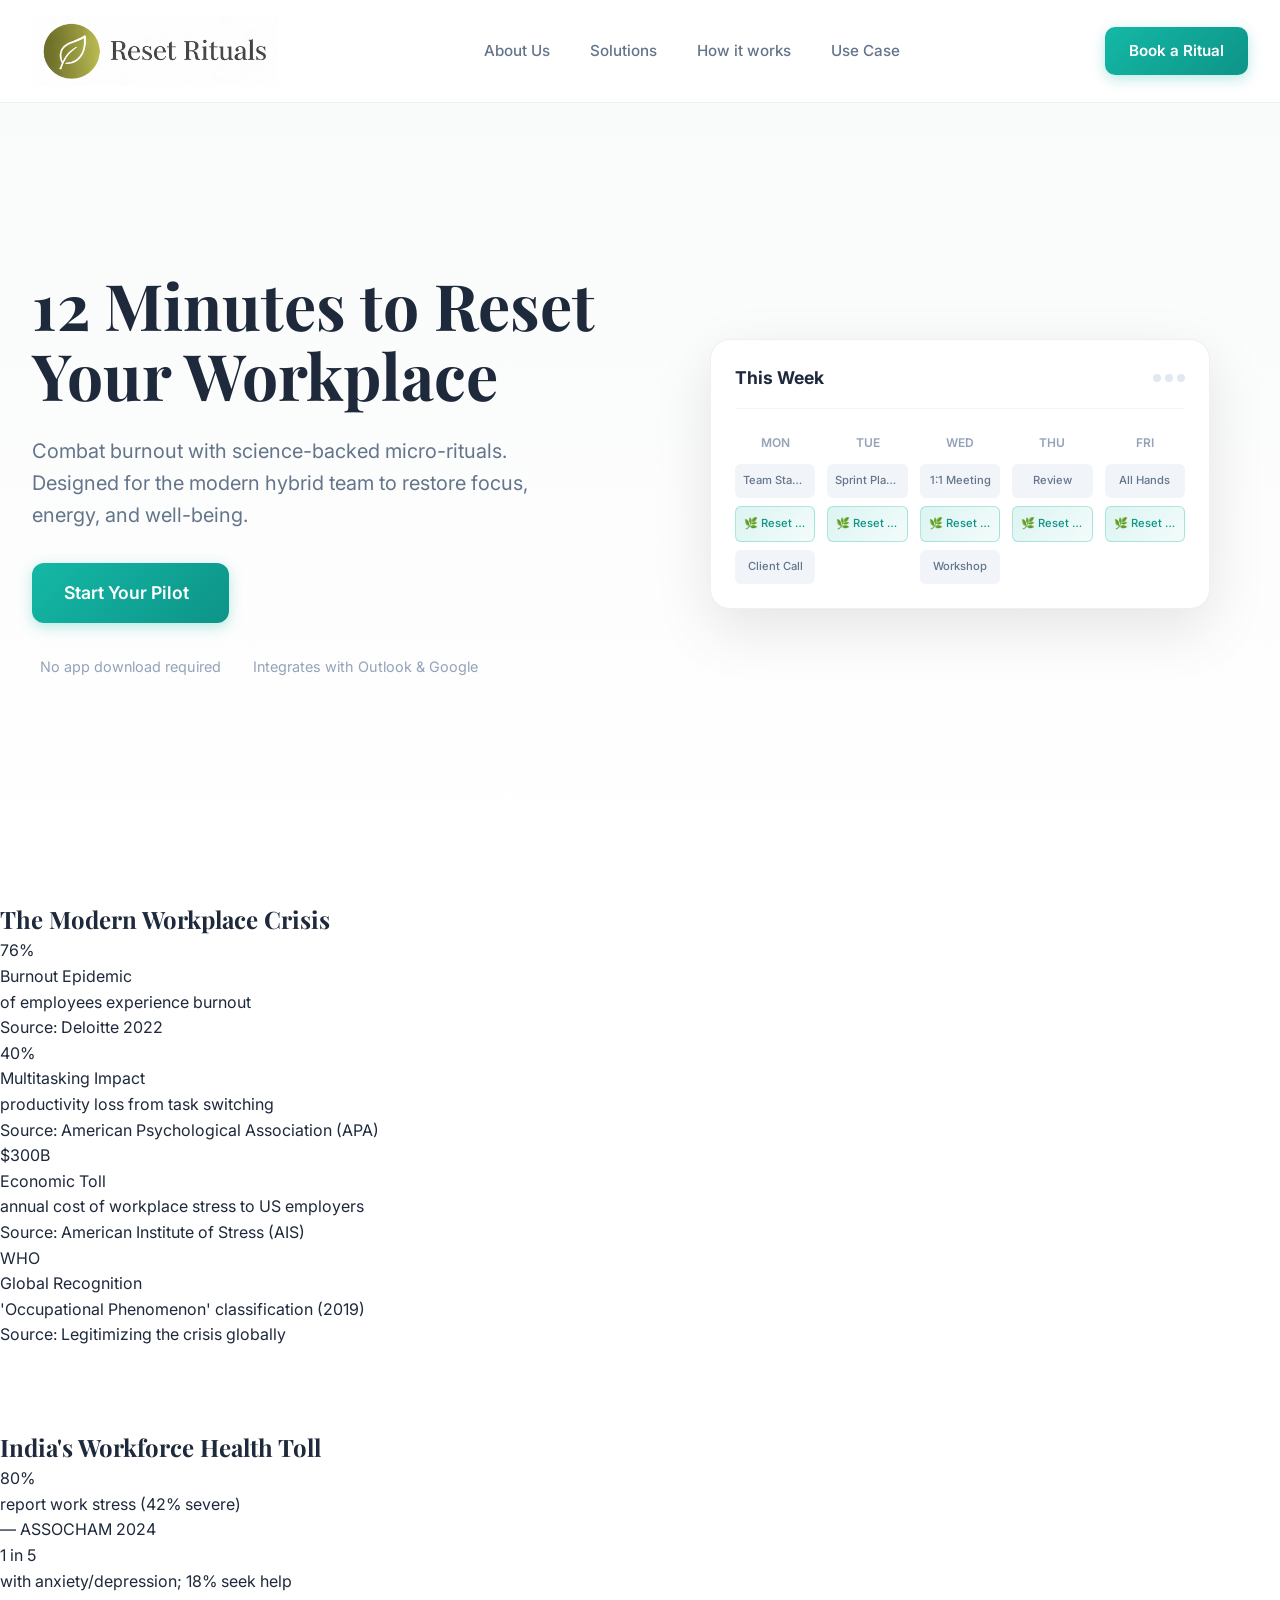
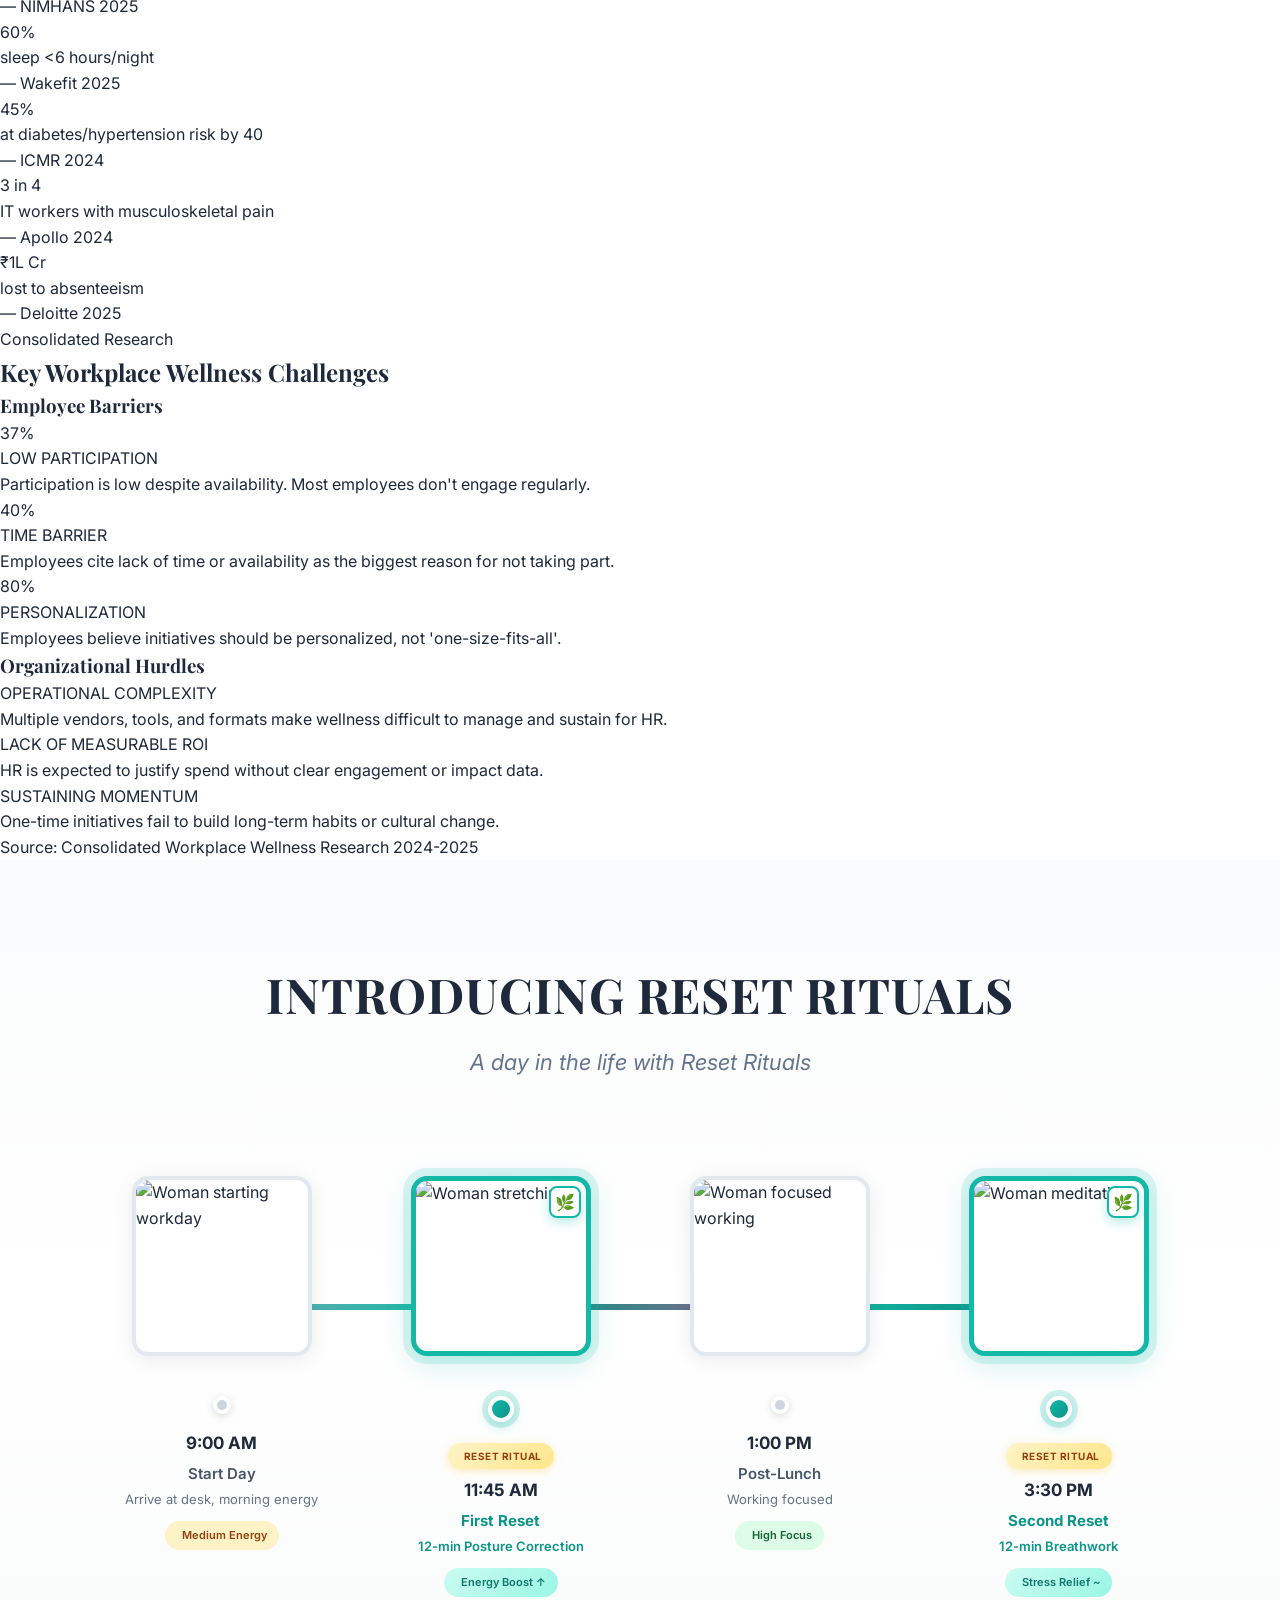
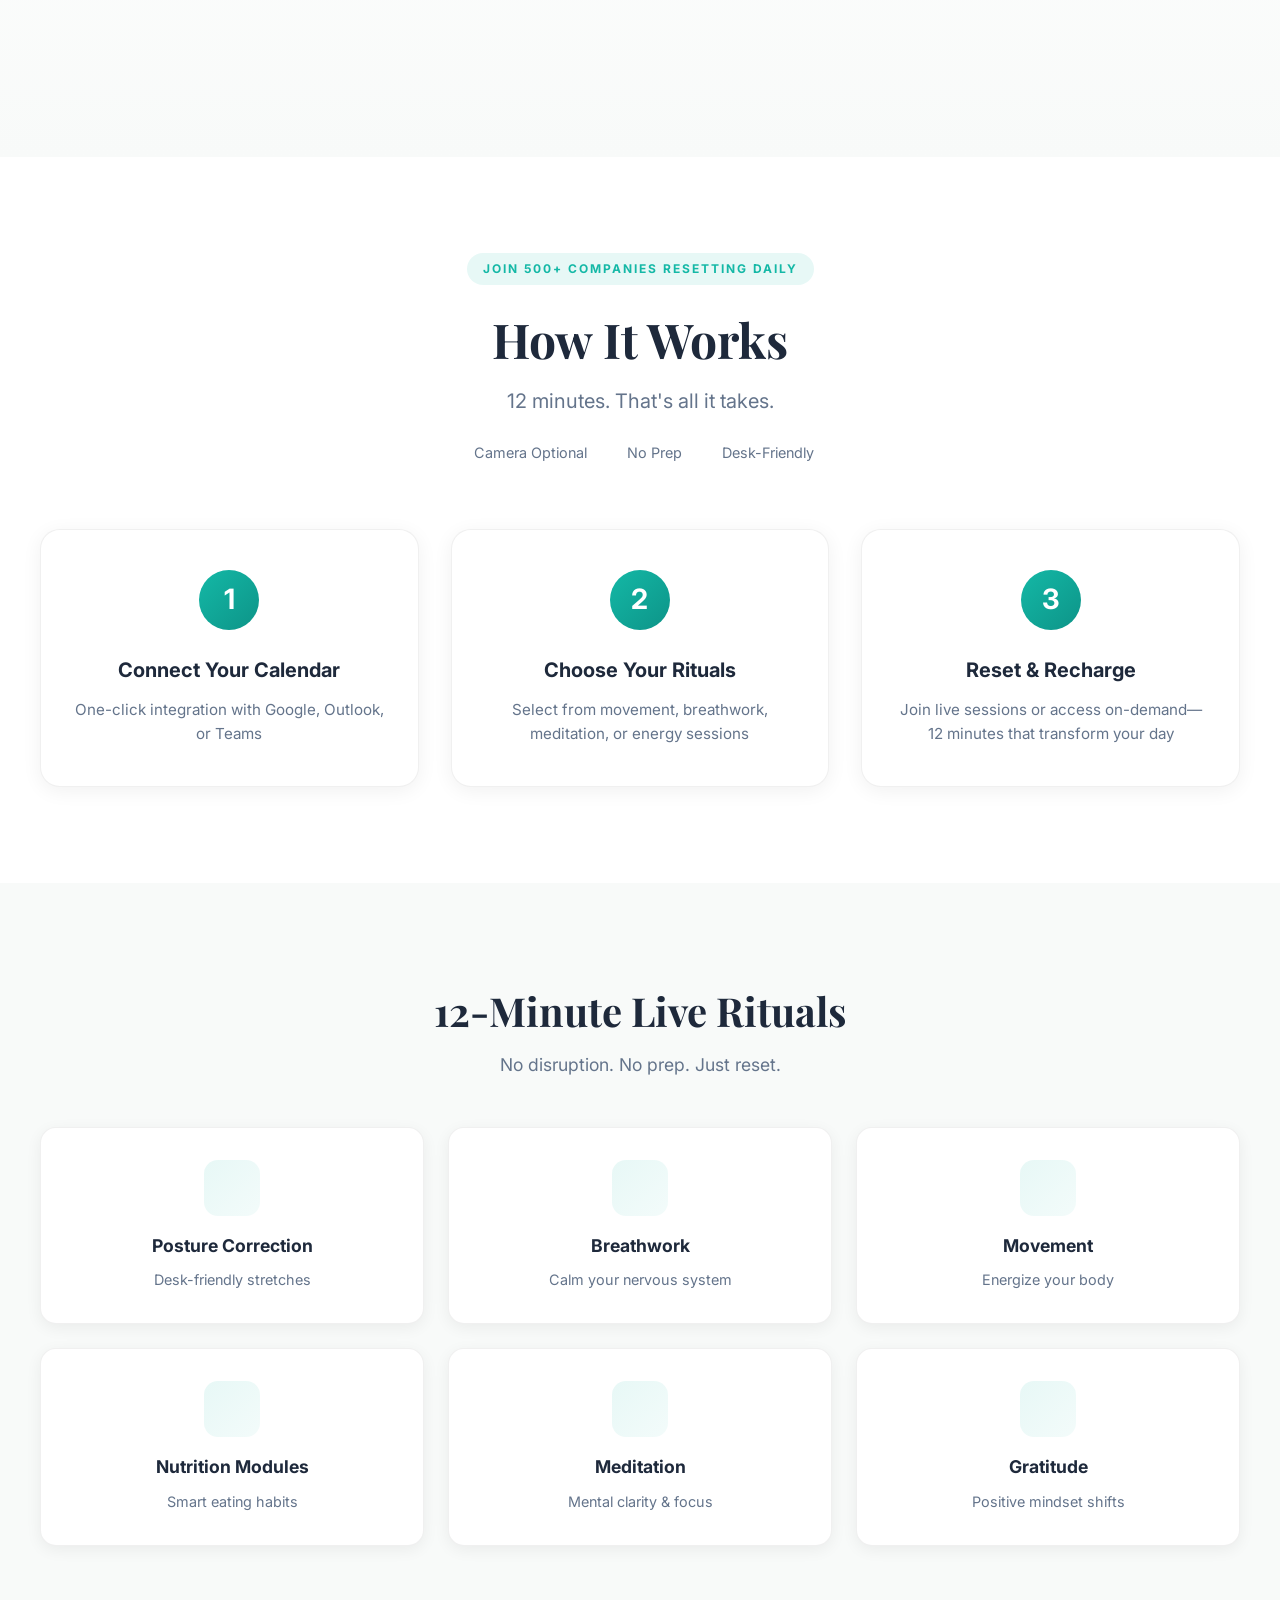
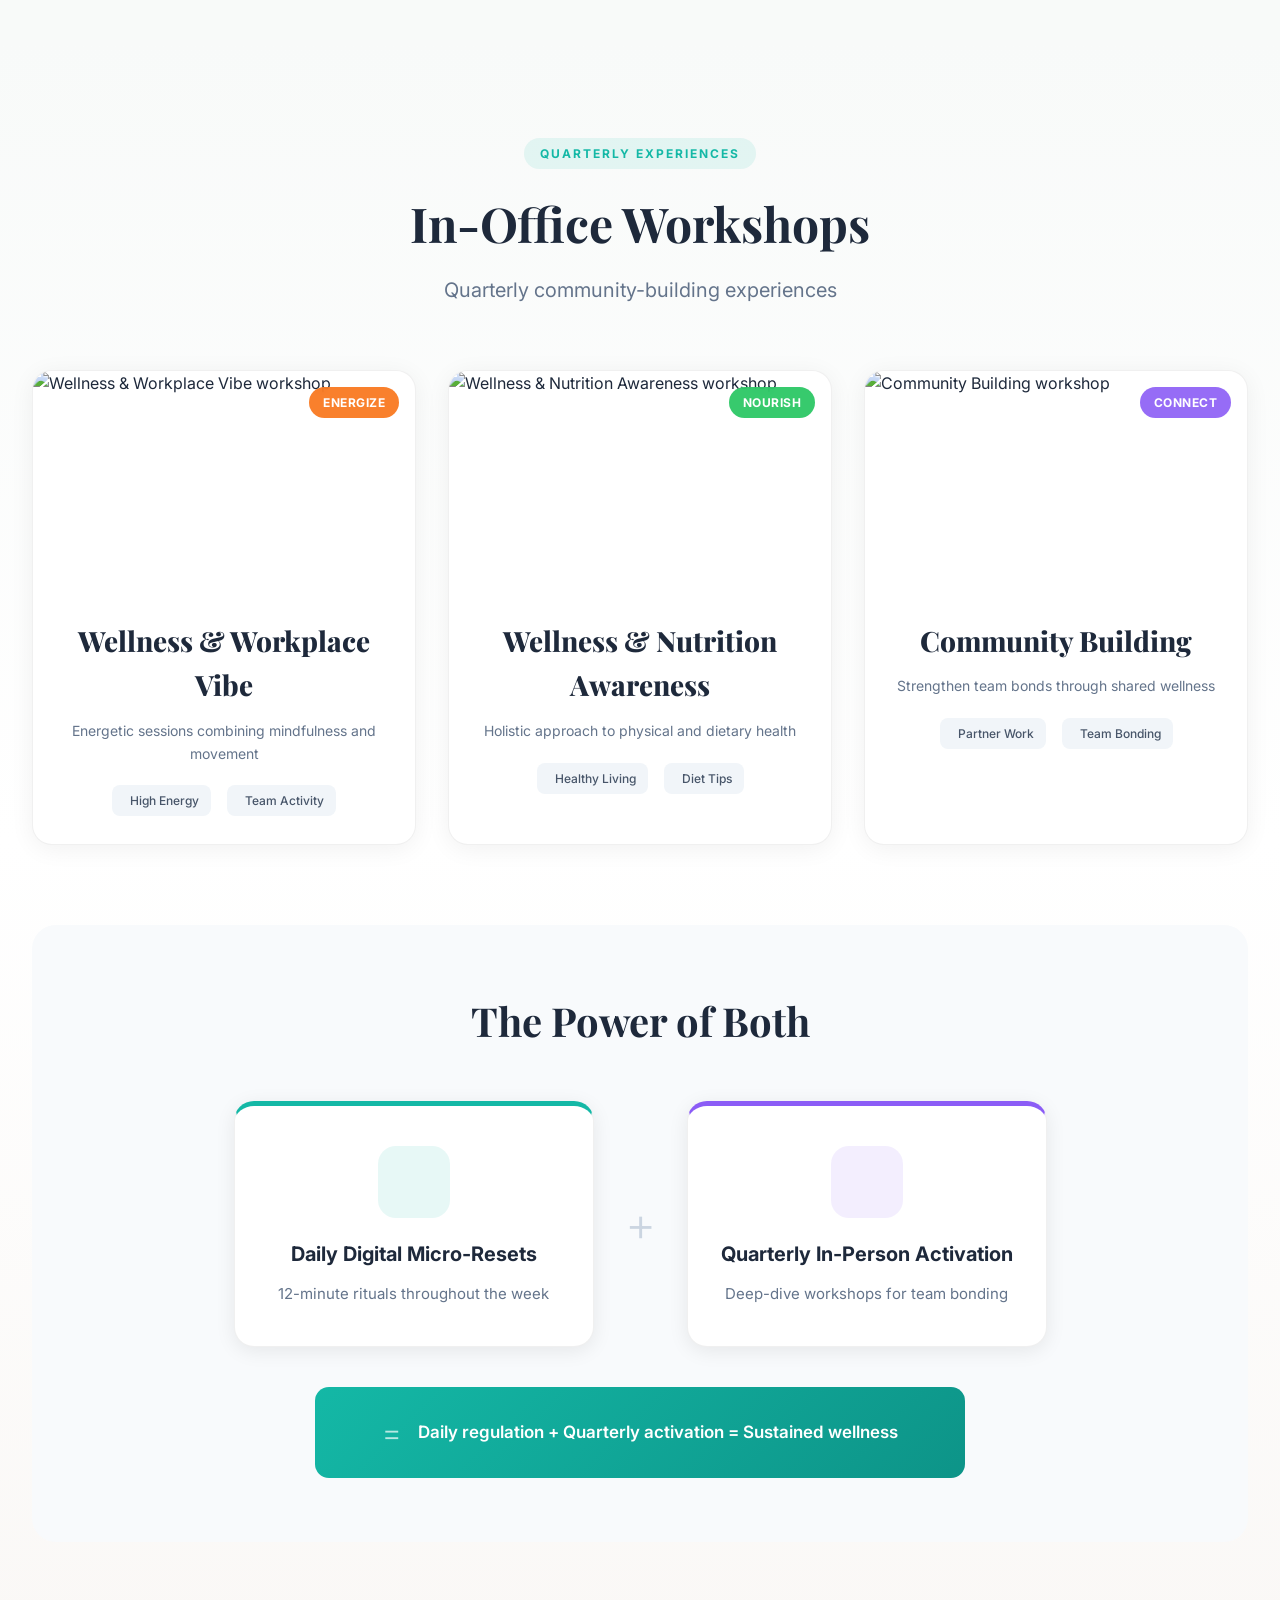
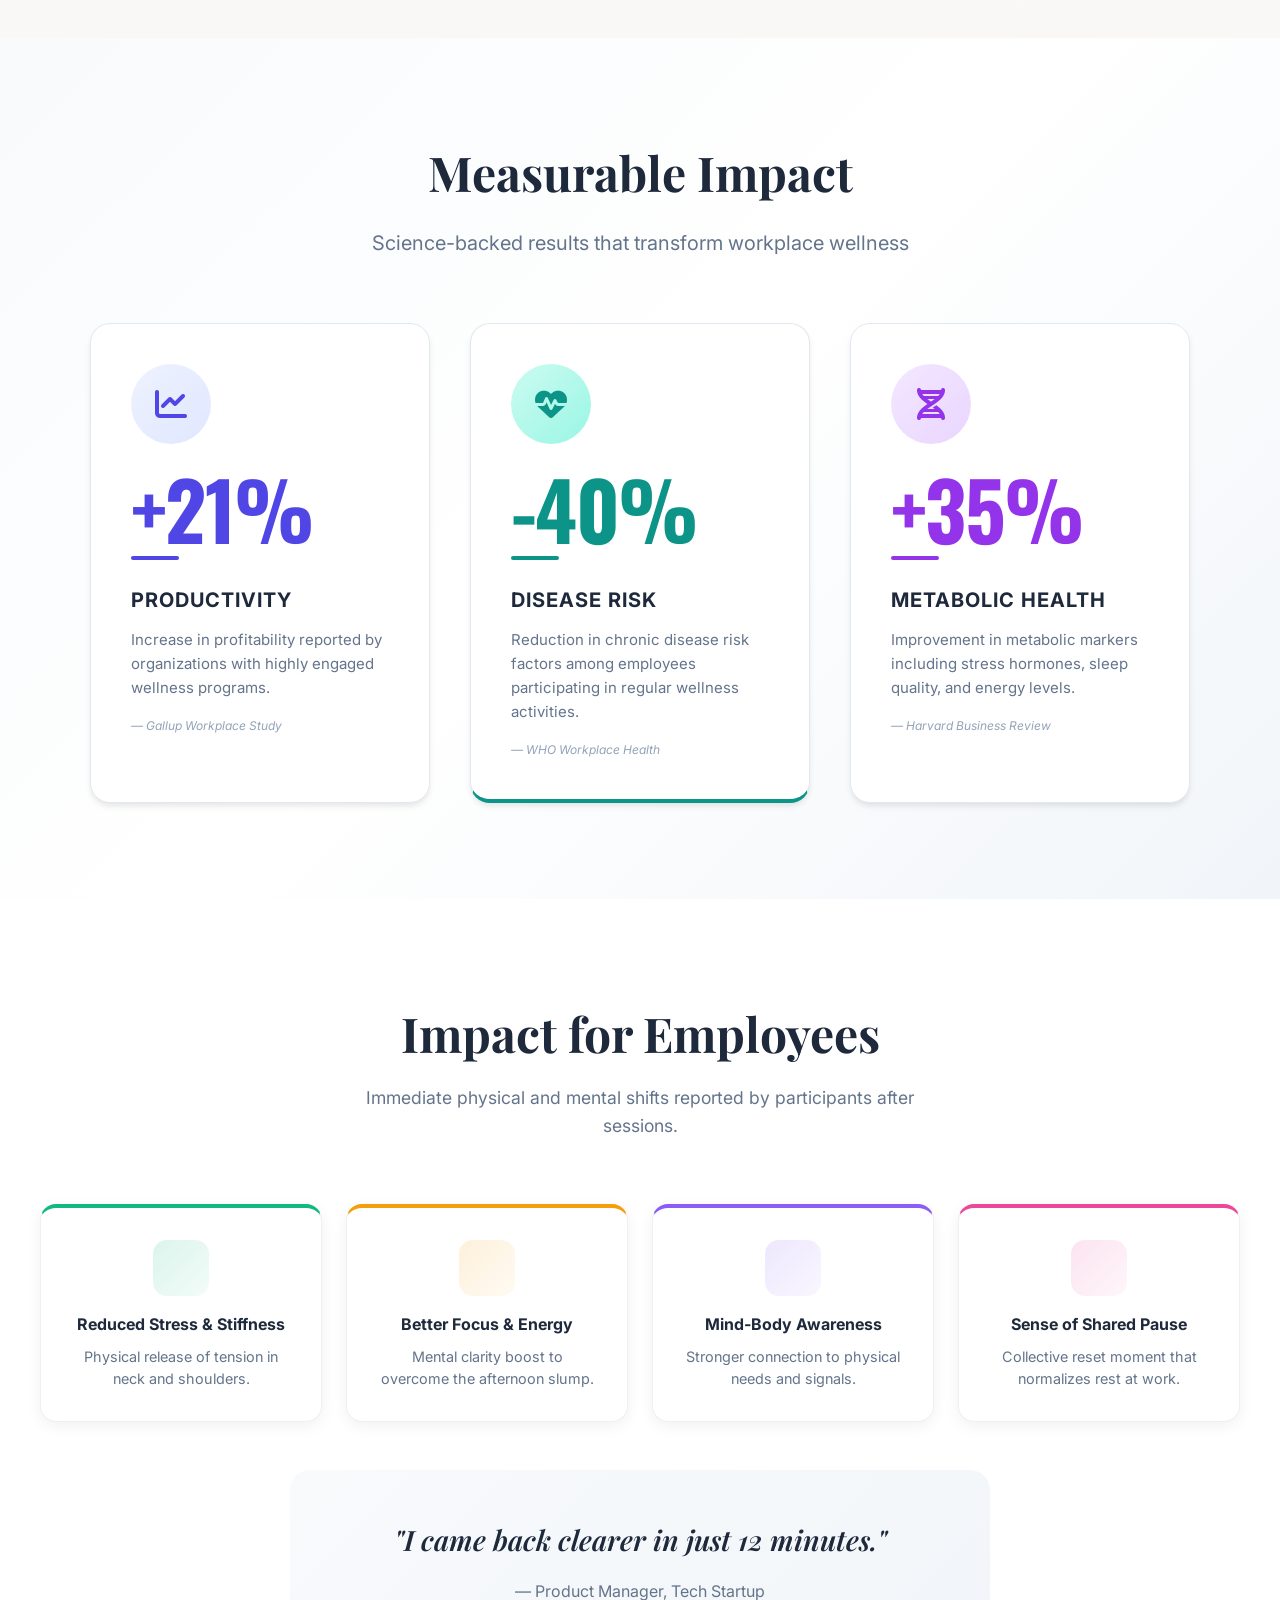
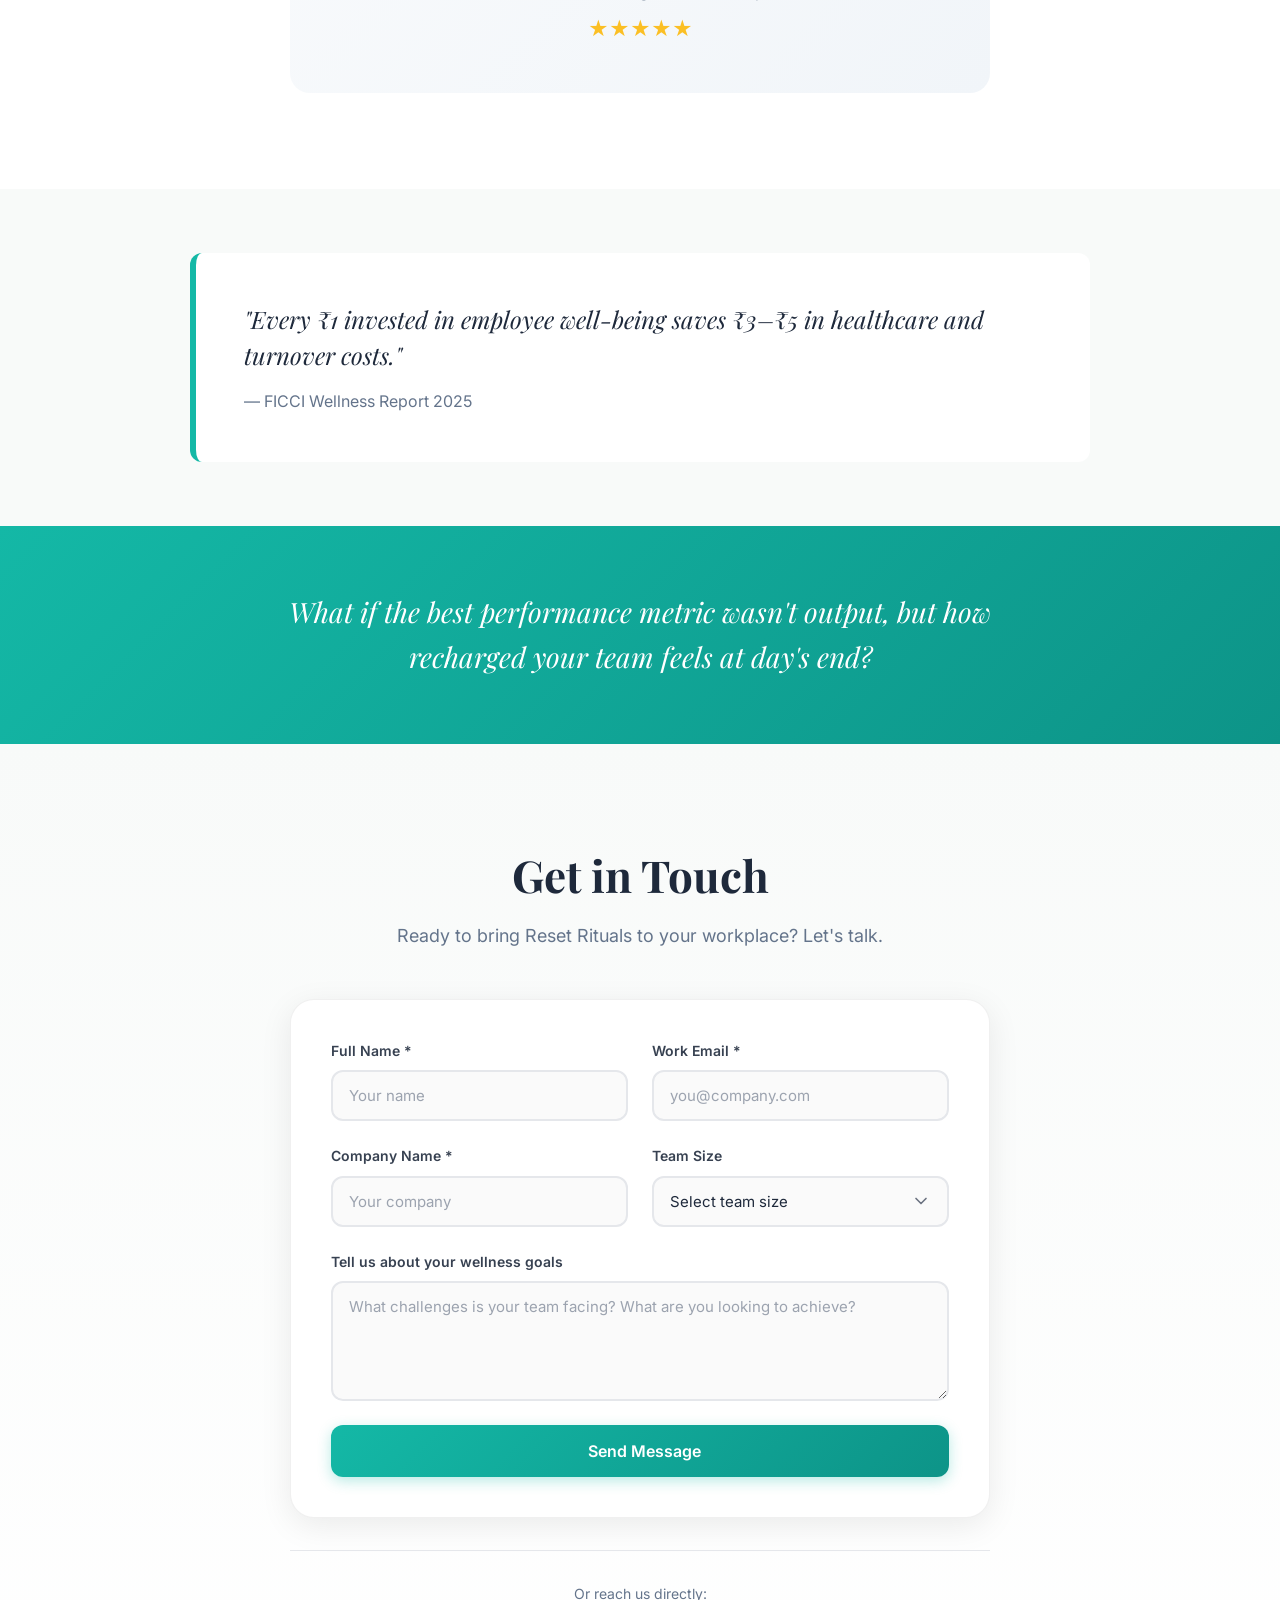
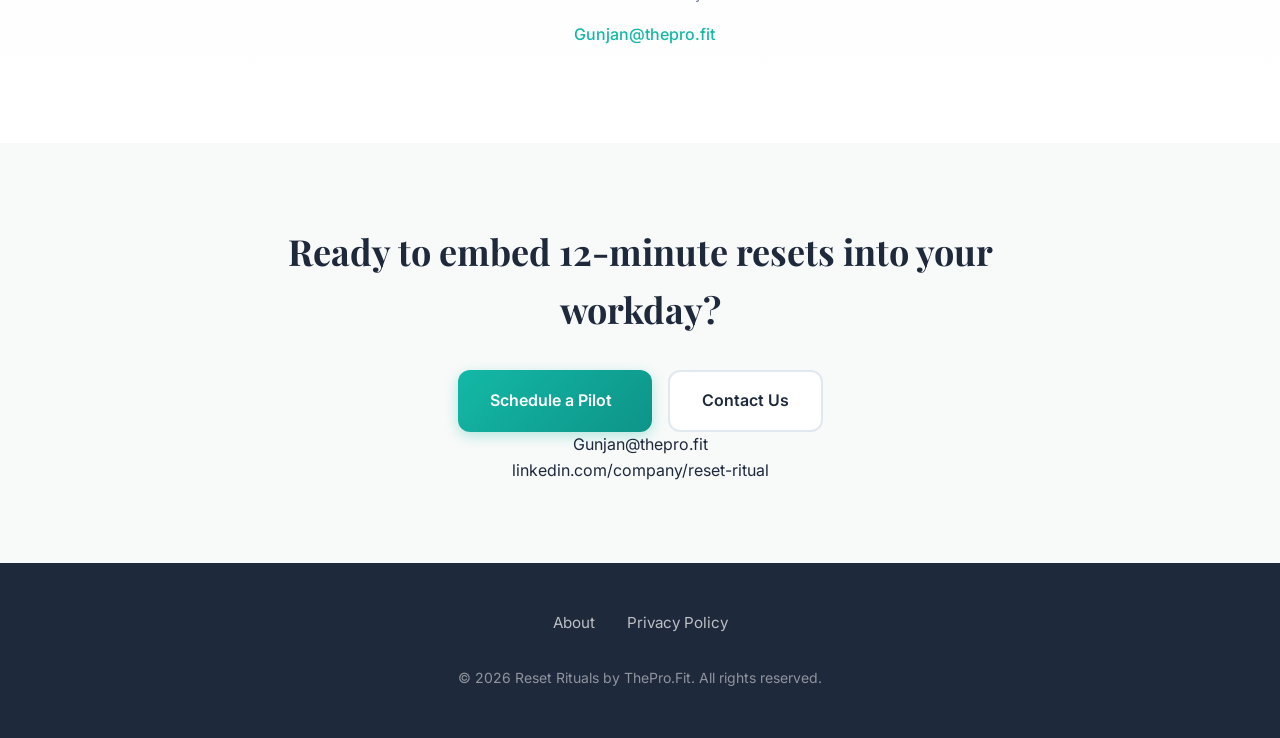
==== html-landing/index.html @ 515b5084 "auto-commit for e4793086-026e-4cef-b041-a10185ac1cf4" ====
<!DOCTYPE html>
<html lang="en">
<head>
  <meta charset="UTF-8">
  <meta name="viewport" content="width=device-width, initial-scale=1.0">
  <title>Reset Rituals - 12-Minute Workplace Wellness</title>
  <meta name="description" content="Combat burnout with science-backed micro-rituals. Designed for the modern hybrid team to restore focus, energy, and well-being.">
  
  <!-- Fonts -->
  <link rel="preconnect" href="https://fonts.googleapis.com">
  <link rel="preconnect" href="https://fonts.gstatic.com" crossorigin>
  <link href="https://fonts.googleapis.com/css2?family=Inter:wght@400;500;600;700&family=Playfair+Display:wght@600;700&family=Oswald:wght@400;500;600;700&display=swap" rel="stylesheet">
  
  <!-- Font Awesome Icons -->
  <link rel="stylesheet" href="https://cdn.jsdelivr.net/npm/@fortawesome/fontawesome-free@6.4.0/css/all.min.css">
  
  <!-- Lucide Icons -->
  <script src="https://unpkg.com/lucide@latest"></script>
  
  <!-- Styles -->
  <link rel="stylesheet" href="style.css">
</head>
<body>
  <!-- Navigation -->
  <nav class="nav-header">
    <div class="nav-content">
      <a href="#" class="nav-logo">
        <img src="logo.png" alt="Reset Rituals" class="nav-logo-image">
      </a>
      <div class="nav-menu">
        <a href="#" class="nav-link">About Us</a>
        <a href="#solutions" class="nav-link">Solutions</a>
        <a href="#how-it-works" class="nav-link">How it works</a>
        <a href="#insight" class="nav-link">Use Case</a>
      </div>
      <a href="#contact" class="nav-cta">Book a Ritual</a>
    </div>
  </nav>

  <!-- Hero Section -->
  <section class="hero-section" id="home">
    <div class="hero-container">
      <div class="hero-content">
        <h1 class="hero-headline">12 Minutes to Reset Your Workplace</h1>
        <p class="hero-subheadline">Combat burnout with science-backed micro-rituals. Designed for the modern hybrid team to restore focus, energy, and well-being.</p>
        <a href="#contact" class="hero-cta">
          Start Your Pilot
          <i data-lucide="arrow-right"></i>
        </a>
        <div class="trust-indicators">
          <span class="trust-item">
            <i data-lucide="check"></i>
            No app download required
          </span>
          <span class="trust-item">
            <i data-lucide="check"></i>
            Integrates with Outlook & Google
          </span>
        </div>
      </div>
      <div class="hero-visual">
        <div class="calendar-mockup">
          <div class="calendar-header">
            <span class="calendar-month">This Week</span>
            <div class="calendar-nav-dots">
              <span></span><span></span><span></span>
            </div>
          </div>
          <div class="calendar-days">
            <div class="calendar-day">
              <span class="day-name">Mon</span>
              <div class="day-events">
                <div class="event meeting">Team Standup</div>
                <div class="event reset">🌿 Reset Ritual</div>
                <div class="event meeting">Client Call</div>
              </div>
            </div>
            <div class="calendar-day">
              <span class="day-name">Tue</span>
              <div class="day-events">
                <div class="event meeting">Sprint Planning</div>
                <div class="event reset">🌿 Reset Ritual</div>
              </div>
            </div>
            <div class="calendar-day">
              <span class="day-name">Wed</span>
              <div class="day-events">
                <div class="event meeting">1:1 Meeting</div>
                <div class="event reset">🌿 Reset Ritual</div>
                <div class="event meeting">Workshop</div>
              </div>
            </div>
            <div class="calendar-day">
              <span class="day-name">Thu</span>
              <div class="day-events">
                <div class="event meeting">Review</div>
                <div class="event reset">🌿 Reset Ritual</div>
              </div>
            </div>
            <div class="calendar-day">
              <span class="day-name">Fri</span>
              <div class="day-events">
                <div class="event meeting">All Hands</div>
                <div class="event reset">🌿 Reset Ritual</div>
              </div>
            </div>
          </div>
        </div>
      </div>
    </div>
  </section>

  <!-- Problem Section: The Modern Workplace Crisis -->
  <section class="section" id="methodology">
    <div class="container">
      <div class="section-header">
        <h2 class="section-title">The Modern Workplace Crisis</h2>
      </div>
      
      <!-- Stats Grid -->
      <div class="stats-grid">
        <div class="stat-card">
          <div class="stat-icon"><i data-lucide="flame"></i></div>
          <div class="stat-number">76%</div>
          <div class="stat-title">Burnout Epidemic</div>
          <div class="stat-description">of employees experience burnout</div>
          <div class="stat-source">Source: Deloitte 2022</div>
        </div>
        <div class="stat-card">
          <div class="stat-icon"><i data-lucide="brain"></i></div>
          <div class="stat-number">40%</div>
          <div class="stat-title">Multitasking Impact</div>
          <div class="stat-description">productivity loss from task switching</div>
          <div class="stat-source">Source: American Psychological Association (APA)</div>
        </div>
        <div class="stat-card">
          <div class="stat-icon"><i data-lucide="dollar-sign"></i></div>
          <div class="stat-number">$300B</div>
          <div class="stat-title">Economic Toll</div>
          <div class="stat-description">annual cost of workplace stress to US employers</div>
          <div class="stat-source">Source: American Institute of Stress (AIS)</div>
        </div>
        <div class="stat-card">
          <div class="stat-icon"><i data-lucide="alert-triangle"></i></div>
          <div class="stat-number">WHO</div>
          <div class="stat-title">Global Recognition</div>
          <div class="stat-description">'Occupational Phenomenon' classification (2019)</div>
          <div class="stat-source">Source: Legitimizing the crisis globally</div>
        </div>
      </div>

      <!-- India Stats -->
      <div class="section-header" style="margin-top: 5rem;">
        <h2 class="section-title">India's Workforce Health Toll</h2>
      </div>
      <div class="india-stats-grid">
        <div class="india-stat-card">
          <div class="india-stat-number">80%</div>
          <div class="stat-description">report work stress (42% severe)</div>
          <div class="stat-source">— ASSOCHAM 2024</div>
        </div>
        <div class="india-stat-card">
          <div class="india-stat-number">1 in 5</div>
          <div class="stat-description">with anxiety/depression; 18% seek help</div>
          <div class="stat-source">— NIMHANS 2025</div>
        </div>
        <div class="india-stat-card">
          <div class="india-stat-number">60%</div>
          <div class="stat-description">sleep &lt;6 hours/night</div>
          <div class="stat-source">— Wakefit 2025</div>
        </div>
        <div class="india-stat-card">
          <div class="india-stat-number">45%</div>
          <div class="stat-description">at diabetes/hypertension risk by 40</div>
          <div class="stat-source">— ICMR 2024</div>
        </div>
        <div class="india-stat-card">
          <div class="india-stat-number">3 in 4</div>
          <div class="stat-description">IT workers with musculoskeletal pain</div>
          <div class="stat-source">— Apollo 2024</div>
        </div>
        <div class="india-stat-card">
          <div class="india-stat-number">₹1L Cr</div>
          <div class="stat-description">lost to absenteeism</div>
          <div class="stat-source">— Deloitte 2025</div>
        </div>
      </div>

      <!-- Challenges Section -->
      <section class="challenges-section">
        <div class="challenges-container">
          <div class="challenges-header">
            <div class="challenges-overline">Consolidated Research</div>
            <h2 class="challenges-title">Key Workplace Wellness Challenges</h2>
          </div>
          
          <div class="challenges-grid">
            <!-- Employee Barriers -->
            <div class="employee-barriers">
              <div class="column-header blue">
                <i data-lucide="users" class="column-header-icon blue"></i>
                <h3 class="column-header-title blue">Employee Barriers</h3>
              </div>
              <div class="barrier-item">
                <div class="barrier-percentage">37%</div>
                <div class="barrier-content">
                  <div class="barrier-title">LOW PARTICIPATION</div>
                  <p class="barrier-description">Participation is low despite availability. Most employees don't engage regularly.</p>
                </div>
              </div>
              <div class="barrier-item">
                <div class="barrier-percentage">40%</div>
                <div class="barrier-content">
                  <div class="barrier-title">TIME BARRIER</div>
                  <p class="barrier-description">Employees cite lack of time or availability as the biggest reason for not taking part.</p>
                </div>
              </div>
              <div class="barrier-item">
                <div class="barrier-percentage">80%</div>
                <div class="barrier-content">
                  <div class="barrier-title">PERSONALIZATION</div>
                  <p class="barrier-description">Employees believe initiatives should be personalized, not 'one-size-fits-all'.</p>
                </div>
              </div>
            </div>

            <!-- Organizational Hurdles -->
            <div class="organizational-hurdles">
              <div class="column-header teal">
                <i data-lucide="building" class="column-header-icon teal"></i>
                <h3 class="column-header-title teal">Organizational Hurdles</h3>
              </div>
              <div class="hurdle-card">
                <div class="hurdle-icon-badge"><i data-lucide="settings"></i></div>
                <div class="hurdle-title">OPERATIONAL COMPLEXITY</div>
                <p class="hurdle-description">Multiple vendors, tools, and formats make wellness difficult to manage and sustain for HR.</p>
              </div>
              <div class="hurdle-card">
                <div class="hurdle-icon-badge"><i data-lucide="pie-chart"></i></div>
                <div class="hurdle-title">LACK OF MEASURABLE ROI</div>
                <p class="hurdle-description">HR is expected to justify spend without clear engagement or impact data.</p>
              </div>
              <div class="hurdle-card">
                <div class="hurdle-icon-badge"><i data-lucide="refresh-cw"></i></div>
                <div class="hurdle-title">SUSTAINING MOMENTUM</div>
                <p class="hurdle-description">One-time initiatives fail to build long-term habits or cultural change.</p>
              </div>
            </div>
          </div>
          
          <div class="challenges-citation">Source: Consolidated Workplace Wellness Research 2024-2025</div>
        </div>
      </section>
    </div>
  </section>

  <!-- Journey Map Section -->
  <section class="journey-map-section" id="solutions">
    <div class="journey-map-container">
      <div class="journey-map-header">
        <h2 class="journey-map-title">Introducing Reset Rituals</h2>
        <p class="journey-map-subtitle">A day in the life with Reset Rituals</p>
      </div>

      <div class="journey-timeline-v2">
        <div class="timeline-track">
          <div class="timeline-progress"></div>
        </div>

        <div class="journey-scenes four-items">
          <!-- 9:00 AM -->
          <div class="journey-scene">
            <div class="scene-illustration square">
              <img src="https://static.prod-images.emergentagent.com/jobs/a4c3a9b8-c24e-4a97-835c-d84ae46bceea/images/841e541d6582d0bb032c5e66b49df1b6824e7a82c32ed0721f0ac07ed378cdba.png" alt="Woman starting workday" class="scene-image">
            </div>
            <div class="timeline-marker"></div>
            <div class="scene-info">
              <span class="scene-time">9:00 AM</span>
              <h4 class="scene-label">Start Day</h4>
              <p class="scene-desc">Arrive at desk, morning energy</p>
              <div class="energy-badge medium">
                <i data-lucide="activity"></i>
                <span>Medium Energy</span>
              </div>
            </div>
          </div>

          <!-- 11:45 AM -->
          <div class="journey-scene is-reset">
            <div class="reset-glow square"></div>
            <div class="scene-illustration square">
              <img src="https://static.prod-images.emergentagent.com/jobs/a4c3a9b8-c24e-4a97-835c-d84ae46bceea/images/73d11609e8ba3b41600d59f461b0cacd5966ce39d56d0f446b95ebd610f557b5.png" alt="Woman stretching" class="scene-image">
              <div class="calendar-notif">🌿</div>
            </div>
            <div class="timeline-marker reset"></div>
            <div class="scene-info">
              <div class="reset-badge">
                <i data-lucide="star"></i>
                <span>RESET RITUAL</span>
              </div>
              <span class="scene-time">11:45 AM</span>
              <h4 class="scene-label reset">First Reset</h4>
              <p class="scene-desc highlight">12-min Posture Correction</p>
              <div class="energy-badge boosted">
                <i data-lucide="trending-up"></i>
                <span>Energy Boost ↑</span>
              </div>
            </div>
          </div>

          <!-- 1:00 PM -->
          <div class="journey-scene">
            <div class="scene-illustration square">
              <img src="https://static.prod-images.emergentagent.com/jobs/a4c3a9b8-c24e-4a97-835c-d84ae46bceea/images/57ba1015fd7004246dd11dc64e9148227024897b9249e9c8bae0e9d17bd50adc.png" alt="Woman focused working" class="scene-image">
            </div>
            <div class="timeline-marker"></div>
            <div class="scene-info">
              <span class="scene-time">1:00 PM</span>
              <h4 class="scene-label">Post-Lunch</h4>
              <p class="scene-desc">Working focused</p>
              <div class="energy-badge high">
                <i data-lucide="target"></i>
                <span>High Focus</span>
              </div>
            </div>
          </div>

          <!-- 3:30 PM -->
          <div class="journey-scene is-reset">
            <div class="reset-glow square"></div>
            <div class="scene-illustration square">
              <img src="https://static.prod-images.emergentagent.com/jobs/a4c3a9b8-c24e-4a97-835c-d84ae46bceea/images/9adfbf380477e5c4d12b6859d56bc4b38b026202903f6e0455e566f000d97fb4.png" alt="Woman meditating" class="scene-image">
              <div class="calendar-notif">🌿</div>
            </div>
            <div class="timeline-marker reset"></div>
            <div class="scene-info">
              <div class="reset-badge">
                <i data-lucide="star"></i>
                <span>RESET RITUAL</span>
              </div>
              <span class="scene-time">3:30 PM</span>
              <h4 class="scene-label reset">Second Reset</h4>
              <p class="scene-desc highlight">12-min Breathwork</p>
              <div class="energy-badge recharged">
                <i data-lucide="wind"></i>
                <span>Stress Relief ~</span>
              </div>
            </div>
          </div>
        </div>
      </div>
    </div>
  </section>

  <!-- How It Works Section -->
  <section class="how-it-works-section" id="how-it-works">
    <div class="how-it-works-container">
      <div class="how-it-works-header">
        <span class="overline">Join 500+ companies resetting daily</span>
        <h2 class="how-it-works-title">How It Works</h2>
        <p class="how-it-works-subtitle">12 minutes. That's all it takes.</p>
        <div class="trust-signals">
          <span class="trust-signal"><i data-lucide="video-off"></i> Camera Optional</span>
          <span class="trust-signal"><i data-lucide="check-circle"></i> No Prep</span>
          <span class="trust-signal"><i data-lucide="monitor"></i> Desk-Friendly</span>
        </div>
      </div>

      <div class="steps-grid">
        <div class="step-card">
          <div class="step-number">1</div>
          <h3 class="step-title">Connect Your Calendar</h3>
          <p class="step-desc">One-click integration with Google, Outlook, or Teams</p>
        </div>
        <div class="step-card">
          <div class="step-number">2</div>
          <h3 class="step-title">Choose Your Rituals</h3>
          <p class="step-desc">Select from movement, breathwork, meditation, or energy sessions</p>
        </div>
        <div class="step-card">
          <div class="step-number">3</div>
          <h3 class="step-title">Reset & Recharge</h3>
          <p class="step-desc">Join live sessions or access on-demand—12 minutes that transform your day</p>
        </div>
      </div>
    </div>
  </section>

  <!-- 12-Minute Live Rituals -->
  <section class="rituals-section">
    <div class="rituals-container">
      <div class="rituals-header">
        <h2 class="rituals-title">12-Minute Live Rituals</h2>
        <p class="rituals-tagline">No disruption. No prep. Just reset.</p>
      </div>
      <div class="rituals-grid">
        <div class="ritual-card">
          <div class="ritual-icon"><i data-lucide="user-check"></i></div>
          <h3 class="ritual-name">Posture Correction</h3>
          <p class="ritual-desc">Desk-friendly stretches</p>
        </div>
        <div class="ritual-card">
          <div class="ritual-icon"><i data-lucide="wind"></i></div>
          <h3 class="ritual-name">Breathwork</h3>
          <p class="ritual-desc">Calm your nervous system</p>
        </div>
        <div class="ritual-card">
          <div class="ritual-icon"><i data-lucide="activity"></i></div>
          <h3 class="ritual-name">Movement</h3>
          <p class="ritual-desc">Energize your body</p>
        </div>
        <div class="ritual-card">
          <div class="ritual-icon"><i data-lucide="coffee"></i></div>
          <h3 class="ritual-name">Nutrition Modules</h3>
          <p class="ritual-desc">Smart eating habits</p>
        </div>
        <div class="ritual-card">
          <div class="ritual-icon"><i data-lucide="heart"></i></div>
          <h3 class="ritual-name">Meditation</h3>
          <p class="ritual-desc">Mental clarity & focus</p>
        </div>
        <div class="ritual-card">
          <div class="ritual-icon"><i data-lucide="smile"></i></div>
          <h3 class="ritual-name">Gratitude</h3>
          <p class="ritual-desc">Positive mindset shifts</p>
        </div>
      </div>
    </div>
  </section>

  <!-- Workshops Section -->
  <section class="workshops-section" id="workshops">
    <div class="workshops-container">
      <div class="workshops-header">
        <span class="workshops-overline">Quarterly Experiences</span>
        <h2 class="workshops-title">In-Office Workshops</h2>
        <p class="workshops-subtitle">Quarterly community-building experiences</p>
      </div>
      
      <div class="workshops-visual-grid">
        <div class="workshop-visual-card">
          <div class="workshop-image-wrapper">
            <img src="https://static.prod-images.emergentagent.com/jobs/a4c3a9b8-c24e-4a97-835c-d84ae46bceea/images/b8172f027412990e15efa5e1318b824f62bc2b217582eba6ca60068c31f5bde7.png" alt="Wellness & Workplace Vibe workshop" class="workshop-image">
            <div class="workshop-badge energy">Energize</div>
          </div>
          <div class="workshop-content">
            <h3 class="workshop-name">Wellness & Workplace Vibe</h3>
            <p class="workshop-desc">Energetic sessions combining mindfulness and movement</p>
            <div class="workshop-features">
              <span class="workshop-feature"><i data-lucide="activity"></i> High Energy</span>
              <span class="workshop-feature"><i data-lucide="users"></i> Team Activity</span>
            </div>
          </div>
        </div>

        <div class="workshop-visual-card">
          <div class="workshop-image-wrapper">
            <img src="https://static.prod-images.emergentagent.com/jobs/a4c3a9b8-c24e-4a97-835c-d84ae46bceea/images/871f295a9d080bd7bf556e88c100a6e66941bdbae3ad385b51c1e4ab62e101b9.png" alt="Wellness & Nutrition Awareness workshop" class="workshop-image">
            <div class="workshop-badge nourish">Nourish</div>
          </div>
          <div class="workshop-content">
            <h3 class="workshop-name">Wellness & Nutrition Awareness</h3>
            <p class="workshop-desc">Holistic approach to physical and dietary health</p>
            <div class="workshop-features">
              <span class="workshop-feature"><i data-lucide="heart"></i> Healthy Living</span>
              <span class="workshop-feature"><i data-lucide="coffee"></i> Diet Tips</span>
            </div>
          </div>
        </div>

        <div class="workshop-visual-card">
          <div class="workshop-image-wrapper">
            <img src="https://static.prod-images.emergentagent.com/jobs/a4c3a9b8-c24e-4a97-835c-d84ae46bceea/images/843197809989c9010318e48f204aacd6d6fd6399e773d7b8ac3923b262595a76.png" alt="Community Building workshop" class="workshop-image">
            <div class="workshop-badge connect">Connect</div>
          </div>
          <div class="workshop-content">
            <h3 class="workshop-name">Community Building</h3>
            <p class="workshop-desc">Strengthen team bonds through shared wellness</p>
            <div class="workshop-features">
              <span class="workshop-feature"><i data-lucide="users"></i> Partner Work</span>
              <span class="workshop-feature"><i data-lucide="smile"></i> Team Bonding</span>
            </div>
          </div>
        </div>
      </div>

      <!-- Power of Both -->
      <div class="power-of-both-section">
        <h3 class="power-title">The Power of Both</h3>
        <div class="power-grid">
          <div class="power-card daily">
            <div class="power-icon"><i data-lucide="monitor"></i></div>
            <h4 class="power-card-title">Daily Digital Micro-Resets</h4>
            <p class="power-card-desc">12-minute rituals throughout the week</p>
          </div>
          <div class="power-plus">+</div>
          <div class="power-card quarterly">
            <div class="power-icon"><i data-lucide="users"></i></div>
            <h4 class="power-card-title">Quarterly In-Person Activation</h4>
            <p class="power-card-desc">Deep-dive workshops for team bonding</p>
          </div>
        </div>
        <div class="power-synthesis">
          <span class="synthesis-equals">=</span>
          <span class="synthesis-text">Daily regulation + Quarterly activation = Sustained wellness</span>
        </div>
      </div>
    </div>
  </section>

  <!-- Infographic Section - Measurable Impact -->
  <section class="infographic-section" id="insight">
    <div class="infographic-container">
      <div class="infographic-header">
        <h2 class="infographic-title">Measurable Impact</h2>
        <p class="infographic-subtitle">Science-backed results that transform workplace wellness</p>
      </div>

      <!-- Infographic Cards Grid -->
      <div class="infographic-grid">
        <!-- Card 1: Productivity (Indigo) -->
        <div class="infographic-card indigo">
          <div class="infographic-icon-wrapper indigo">
            <i class="fas fa-chart-line"></i>
          </div>
          <h2 class="infographic-stat indigo">+21%</h2>
          <div class="infographic-stat-bar indigo"></div>
          <h3 class="infographic-card-title">Productivity</h3>
          <p class="infographic-card-desc">
            Increase in profitability reported by organizations with highly engaged wellness programs.
          </p>
          <p class="infographic-source">— Gallup Workplace Study</p>
        </div>

        <!-- Card 2: Disease Risk (Teal - Featured) -->
        <div class="infographic-card teal featured">
          <div class="infographic-icon-wrapper teal">
            <i class="fas fa-heart-pulse"></i>
          </div>
          <h2 class="infographic-stat teal">-40%</h2>
          <div class="infographic-stat-bar teal"></div>
          <h3 class="infographic-card-title">Disease Risk</h3>
          <p class="infographic-card-desc">
            Reduction in chronic disease risk factors among employees participating in regular wellness activities.
          </p>
          <p class="infographic-source">— WHO Workplace Health</p>
        </div>

        <!-- Card 3: Metabolic Health (Purple) -->
        <div class="infographic-card purple">
          <div class="infographic-icon-wrapper purple">
            <i class="fas fa-dna"></i>
          </div>
          <h2 class="infographic-stat purple">+35%</h2>
          <div class="infographic-stat-bar purple"></div>
          <h3 class="infographic-card-title">Metabolic Health</h3>
          <p class="infographic-card-desc">
            Improvement in metabolic markers including stress hormones, sleep quality, and energy levels.
          </p>
          <p class="infographic-source">— Harvard Business Review</p>
        </div>
      </div>
    </div>
  </section>

  <!-- Impact Section -->
  <section class="impact-section">
    <div class="impact-container">
      <div class="impact-header">
        <h2 class="impact-title">Impact for Employees</h2>
        <p class="impact-subtitle">Immediate physical and mental shifts reported by participants after sessions.</p>
      </div>
      
      <div class="benefits-grid">
        <div class="benefit-card" style="--card-color: #10b981;">
          <div class="benefit-icon"><i data-lucide="user-check"></i></div>
          <h3 class="benefit-title">Reduced Stress & Stiffness</h3>
          <p class="benefit-desc">Physical release of tension in neck and shoulders.</p>
        </div>
        <div class="benefit-card" style="--card-color: #f59e0b;">
          <div class="benefit-icon"><i data-lucide="zap"></i></div>
          <h3 class="benefit-title">Better Focus & Energy</h3>
          <p class="benefit-desc">Mental clarity boost to overcome the afternoon slump.</p>
        </div>
        <div class="benefit-card" style="--card-color: #8b5cf6;">
          <div class="benefit-icon"><i data-lucide="brain"></i></div>
          <h3 class="benefit-title">Mind-Body Awareness</h3>
          <p class="benefit-desc">Stronger connection to physical needs and signals.</p>
        </div>
        <div class="benefit-card" style="--card-color: #ec4899;">
          <div class="benefit-icon"><i data-lucide="users"></i></div>
          <h3 class="benefit-title">Sense of Shared Pause</h3>
          <p class="benefit-desc">Collective reset moment that normalizes rest at work.</p>
        </div>
      </div>

      <div class="testimonial-card">
        <div class="testimonial-quote">"I came back clearer in just 12 minutes."</div>
        <div class="testimonial-author">— Product Manager, Tech Startup</div>
        <div class="testimonial-stars">★★★★★</div>
      </div>
    </div>
  </section>

  <!-- ROI Quote -->
  <section class="roi-section">
    <div class="roi-container">
      <div class="roi-quote">
        <p class="roi-quote-text">"Every ₹1 invested in employee well-being saves ₹3–₹5 in healthcare and turnover costs."</p>
        <p class="roi-quote-source">— FICCI Wellness Report 2025</p>
      </div>
    </div>
  </section>

  <!-- Thought Line -->
  <section class="thought-line">
    <p class="thought-line-text">What if the best performance metric wasn't output, but how recharged your team feels at day's end?</p>
  </section>

  <!-- Contact Form -->
  <section class="contact-form-section" id="contact">
    <div class="contact-form-container">
      <div class="contact-form-header">
        <h2 class="contact-form-title">Get in Touch</h2>
        <p class="contact-form-subtitle">Ready to bring Reset Rituals to your workplace? Let's talk.</p>
      </div>
      
      <form action="https://formsubmit.co/Gunjan@thepro.fit" method="POST" class="contact-form">
        <input type="hidden" name="_subject" value="New Reset Rituals Inquiry">
        <input type="hidden" name="_captcha" value="false">
        <input type="hidden" name="_template" value="table">
        
        <div class="form-row">
          <div class="form-group">
            <label for="name" class="form-label">Full Name *</label>
            <input type="text" id="name" name="name" required class="form-input" placeholder="Your name">
          </div>
          <div class="form-group">
            <label for="email" class="form-label">Work Email *</label>
            <input type="email" id="email" name="email" required class="form-input" placeholder="you@company.com">
          </div>
        </div>
        
        <div class="form-row">
          <div class="form-group">
            <label for="company" class="form-label">Company Name *</label>
            <input type="text" id="company" name="company" required class="form-input" placeholder="Your company">
          </div>
          <div class="form-group">
            <label for="team_size" class="form-label">Team Size</label>
            <select id="team_size" name="team_size" class="form-input form-select">
              <option value="">Select team size</option>
              <option value="10-50">10-50 employees</option>
              <option value="50-100">50-100 employees</option>
              <option value="100-500">100-500 employees</option>
              <option value="500-1000">500-1000 employees</option>
              <option value="1000+">1000+ employees</option>
            </select>
          </div>
        </div>
        
        <div class="form-group full-width">
          <label for="message" class="form-label">Tell us about your wellness goals</label>
          <textarea id="message" name="message" rows="4" class="form-input form-textarea" placeholder="What challenges is your team facing? What are you looking to achieve?"></textarea>
        </div>
        
        <button type="submit" class="form-submit-btn">
          <i data-lucide="send"></i>
          Send Message
        </button>
      </form>
      
      <div class="contact-alternatives">
        <p>Or reach us directly:</p>
        <div class="contact-direct">
          <a href="mailto:Gunjan@thepro.fit" class="contact-link">
            <i data-lucide="mail"></i> Gunjan@thepro.fit
          </a>
        </div>
      </div>
    </div>
  </section>

  <!-- Final CTA -->
  <section class="final-cta">
    <div class="final-cta-container">
      <h2 class="final-cta-title">Ready to embed 12-minute resets into your workday?</h2>
      <div class="cta-buttons">
        <a href="#contact" class="btn btn-primary">Schedule a Pilot <i data-lucide="arrow-right"></i></a>
        <a href="#contact" class="btn btn-outline">Contact Us</a>
      </div>
      <div class="contact-info">
        <div class="contact-item">
          <i data-lucide="mail"></i>
          <a href="mailto:Gunjan@thepro.fit" class="contact-link-text">Gunjan@thepro.fit</a>
        </div>
        <div class="contact-item">
          <i data-lucide="linkedin"></i>
          <a href="https://www.linkedin.com/company/reset-ritual" target="_blank" rel="noopener noreferrer" class="contact-link-text">linkedin.com/company/reset-ritual</a>
        </div>
      </div>
    </div>
  </section>

  <!-- Footer -->
  <footer class="footer">
    <div class="footer-content">
      <div class="footer-nav">
        <a href="#" class="footer-link">About</a>
        <a href="privacy-policy.html" class="footer-link">Privacy Policy</a>
      </div>
      <div class="footer-copyright">
        © 2026 Reset Rituals by ThePro.Fit. All rights reserved.
      </div>
    </div>
  </footer>

  <!-- Initialize Lucide Icons -->
  <script>
    lucide.createIcons();
  </script>
</body>
</html>
---- html-landing/style.css ----
/* Reset Rituals - Landing Page CSS */

/* ========================================
   BASE STYLES & VARIABLES
   ======================================== */

* {
  margin: 0;
  padding: 0;
  box-sizing: border-box;
}

:root {
  --teal-primary: #14b8a6;
  --teal-dark: #0d9488;
  --text-primary: #1e293b;
  --text-secondary: #64748b;
  --text-muted: #94a3b8;
  --bg-light: #f8faf9;
  --bg-white: #ffffff;
  --border-subtle: rgba(0, 0, 0, 0.06);
}

body {
  font-family: 'Inter', -apple-system, BlinkMacSystemFont, sans-serif;
  color: var(--text-primary);
  line-height: 1.6;
  background: var(--bg-white);
}

h1, h2, h3, h4 {
  font-family: 'Playfair Display', Georgia, serif;
}

a {
  text-decoration: none;
  color: inherit;
}

img {
  max-width: 100%;
  height: auto;
}

/* ========================================
   NAVIGATION
   ======================================== */

.nav-header {
  position: fixed;
  top: 0;
  left: 0;
  right: 0;
  background: rgba(255, 255, 255, 0.95);
  backdrop-filter: blur(10px);
  z-index: 1000;
  border-bottom: 1px solid var(--border-subtle);
}

.nav-content {
  max-width: 1400px;
  margin: 0 auto;
  padding: 1rem 2rem;
  display: flex;
  align-items: center;
  justify-content: space-between;
}

.nav-logo {
  display: flex;
  align-items: center;
  gap: 0.75rem;
  text-decoration: none;
}

.nav-logo-image {
  height: 70px;
  width: auto;
  object-fit: contain;
}

.nav-logo-icon {
  width: 40px;
  height: 40px;
  background: linear-gradient(135deg, var(--teal-primary), var(--teal-dark));
  border-radius: 12px;
  display: flex;
  align-items: center;
  justify-content: center;
  color: white;
}

.nav-logo-icon svg {
  width: 22px;
  height: 22px;
}

.nav-logo-text {
  font-family: 'Playfair Display', serif;
  font-size: 1.5rem;
  font-weight: 700;
  color: var(--text-primary);
}

.nav-menu {
  display: flex;
  gap: 2.5rem;
}

.nav-link {
  font-size: 0.95rem;
  font-weight: 500;
  color: var(--text-secondary);
  transition: color 0.2s;
}

.nav-link:hover {
  color: var(--teal-primary);
}

.nav-cta {
  background: linear-gradient(135deg, var(--teal-primary), var(--teal-dark));
  color: white;
  padding: 0.75rem 1.5rem;
  border-radius: 10px;
  font-weight: 600;
  font-size: 0.95rem;
  transition: all 0.3s ease;
  box-shadow: 0 4px 14px rgba(20, 184, 166, 0.3);
}

.nav-cta:hover {
  transform: translateY(-2px);
  box-shadow: 0 6px 20px rgba(20, 184, 166, 0.4);
}

/* ========================================
   HERO SECTION
   ======================================== */

.hero-section {
  padding: 8rem 2rem 5rem;
  background: linear-gradient(180deg, #f8faf9 0%, #ffffff 100%);
  min-height: 100vh;
  display: flex;
  align-items: center;
}

.hero-container {
  max-width: 1400px;
  margin: 0 auto;
  display: grid;
  grid-template-columns: 1fr 1fr;
  gap: 4rem;
  align-items: center;
}

.hero-headline {
  font-size: clamp(2.5rem, 5vw, 4rem);
  font-weight: 700;
  color: var(--text-primary);
  line-height: 1.1;
  margin-bottom: 1.5rem;
}

.hero-subheadline {
  font-size: clamp(1rem, 2vw, 1.25rem);
  color: var(--text-secondary);
  margin-bottom: 2rem;
  max-width: 500px;
}

.hero-cta {
  display: inline-flex;
  align-items: center;
  gap: 0.5rem;
  background: linear-gradient(135deg, var(--teal-primary), var(--teal-dark));
  color: white;
  padding: 1rem 2rem;
  border-radius: 12px;
  font-weight: 600;
  font-size: 1.1rem;
  transition: all 0.3s ease;
  box-shadow: 0 4px 14px rgba(20, 184, 166, 0.3);
}

.hero-cta:hover {
  transform: translateY(-2px);
  box-shadow: 0 8px 25px rgba(20, 184, 166, 0.4);
}

.hero-cta svg {
  width: 20px;
  height: 20px;
}

.trust-indicators {
  display: flex;
  gap: 1.5rem;
  margin-top: 2rem;
  flex-wrap: wrap;
}

.trust-item {
  display: flex;
  align-items: center;
  gap: 0.5rem;
  font-size: 0.9rem;
  color: var(--text-muted);
}

.trust-item svg {
  width: 16px;
  height: 16px;
  color: var(--teal-primary);
}

/* Calendar Mockup */
.hero-visual {
  display: flex;
  justify-content: center;
}

.calendar-mockup {
  background: white;
  border-radius: 20px;
  padding: 1.5rem;
  box-shadow: 0 20px 60px rgba(0, 0, 0, 0.1);
  border: 1px solid var(--border-subtle);
  max-width: 500px;
  width: 100%;
}

.calendar-header {
  display: flex;
  justify-content: space-between;
  align-items: center;
  margin-bottom: 1.5rem;
  padding-bottom: 1rem;
  border-bottom: 1px solid #f1f5f9;
}

.calendar-month {
  font-weight: 700;
  font-size: 1.1rem;
  color: var(--text-primary);
}

.calendar-nav-dots {
  display: flex;
  gap: 4px;
}

.calendar-nav-dots span {
  width: 8px;
  height: 8px;
  background: #e2e8f0;
  border-radius: 50%;
}

.calendar-days {
  display: flex;
  gap: 0.75rem;
}

.calendar-day {
  flex: 1;
  min-width: 0;
}

.day-name {
  display: block;
  font-size: 0.75rem;
  font-weight: 600;
  color: var(--text-muted);
  text-align: center;
  margin-bottom: 0.75rem;
  text-transform: uppercase;
}

.day-events {
  display: flex;
  flex-direction: column;
  gap: 0.5rem;
}

.event {
  padding: 0.5rem;
  border-radius: 6px;
  font-size: 0.7rem;
  font-weight: 500;
  text-align: center;
  white-space: nowrap;
  overflow: hidden;
  text-overflow: ellipsis;
}

.event.meeting {
  background: #f1f5f9;
  color: var(--text-secondary);
}

.event.reset {
  background: linear-gradient(135deg, rgba(20, 184, 166, 0.15), rgba(20, 184, 166, 0.05));
  color: var(--teal-dark);
  border: 1px solid rgba(20, 184, 166, 0.3);
}

/* ========================================
   JOURNEY MAP SECTION
   ======================================== */

.journey-map-section {
  background: linear-gradient(180deg, #fafbfc 0%, #ffffff 50%, #f8faf9 100%);
  padding: 6rem 2rem;
}

.journey-map-container {
  max-width: 1400px;
  margin: 0 auto;
}

.journey-map-header {
  text-align: center;
  margin-bottom: 4rem;
}

.journey-map-title {
  font-size: clamp(2rem, 5vw, 3rem);
  font-weight: 700;
  color: var(--text-primary);
  margin-bottom: 0.75rem;
  text-transform: uppercase;
  letter-spacing: 0.02em;
}

.journey-map-subtitle {
  font-size: clamp(1rem, 2.5vw, 1.375rem);
  color: var(--text-secondary);
  font-style: italic;
}

.journey-timeline-v2 {
  position: relative;
  padding: 2rem 0;
  margin: 2rem 0;
}

.timeline-track {
  position: absolute;
  top: 160px;
  left: 10%;
  right: 10%;
  height: 6px;
  background: #e2e8f0;
  border-radius: 3px;
  z-index: 1;
}

.timeline-progress {
  position: absolute;
  top: 0;
  left: 0;
  right: 0;
  height: 100%;
  background: linear-gradient(90deg, #94a3b8 0%, var(--teal-primary) 30%, var(--teal-dark) 40%, #64748b 55%, var(--teal-primary) 70%, var(--teal-dark) 85%, #94a3b8 100%);
  border-radius: 3px;
}

.journey-scenes {
  display: flex;
  justify-content: space-between;
  gap: 1rem;
  position: relative;
  z-index: 10;
}

.journey-scenes.four-items {
  max-width: 1100px;
  margin: 0 auto;
  justify-content: space-around;
}

.journey-scene {
  flex: 1;
  display: flex;
  flex-direction: column;
  align-items: center;
  position: relative;
  max-width: 220px;
}

.journey-scene.is-reset {
  z-index: 20;
}

.reset-glow {
  position: absolute;
  top: -10px;
  left: 50%;
  transform: translateX(-50%);
  width: 200px;
  height: 200px;
  background: radial-gradient(ellipse, rgba(20, 184, 166, 0.3) 0%, rgba(20, 184, 166, 0.1) 40%, transparent 70%);
  border-radius: 24px;
  animation: glow-pulse 3s ease-in-out infinite;
  pointer-events: none;
}

@keyframes glow-pulse {
  0%, 100% { transform: translateX(-50%) scale(1); opacity: 0.8; }
  50% { transform: translateX(-50%) scale(1.2); opacity: 1; }
}

.scene-illustration {
  width: 140px;
  height: 140px;
  background: white;
  border-radius: 50%;
  display: flex;
  align-items: center;
  justify-content: center;
  margin-bottom: 1.5rem;
  border: 4px solid #e2e8f0;
  box-shadow: 0 4px 20px rgba(0, 0, 0, 0.08);
  position: relative;
  overflow: hidden;
  transition: all 0.4s ease;
}

.scene-illustration.square {
  border-radius: 16px;
  width: 180px;
  height: 180px;
}

.journey-scene:hover .scene-illustration {
  transform: scale(1.05);
  box-shadow: 0 8px 30px rgba(0, 0, 0, 0.12);
}

.journey-scene.is-reset .scene-illustration {
  border-color: var(--teal-primary);
  border-width: 5px;
  box-shadow: 0 0 0 8px rgba(20, 184, 166, 0.15), 0 8px 30px rgba(20, 184, 166, 0.2);
}

.scene-image {
  width: 100%;
  height: 100%;
  object-fit: cover;
  border-radius: 12px;
  transition: transform 0.4s ease;
}

.journey-scene:hover .scene-image {
  transform: scale(1.1);
}

.calendar-notif {
  position: absolute;
  top: 5px;
  right: 5px;
  width: 32px;
  height: 32px;
  background: white;
  border: 2px solid var(--teal-primary);
  border-radius: 8px;
  display: flex;
  align-items: center;
  justify-content: center;
  font-size: 16px;
  box-shadow: 0 4px 12px rgba(20, 184, 166, 0.3);
  animation: notif-bounce 2s ease-in-out infinite;
  z-index: 10;
}

@keyframes notif-bounce {
  0%, 100% { transform: translateY(0) scale(1); }
  50% { transform: translateY(-3px) scale(1.05); }
}

.timeline-marker {
  width: 18px;
  height: 18px;
  background: #cbd5e1;
  border-radius: 50%;
  border: 4px solid white;
  box-shadow: 0 2px 8px rgba(0, 0, 0, 0.15);
  margin: 1rem 0;
  position: relative;
  z-index: 10;
}

.timeline-marker.reset {
  width: 26px;
  height: 26px;
  background: linear-gradient(135deg, var(--teal-primary), var(--teal-dark));
  box-shadow: 0 0 0 6px rgba(20, 184, 166, 0.2), 0 4px 12px rgba(20, 184, 166, 0.3);
}

.scene-info {
  text-align: center;
  padding: 0 0.5rem;
}

.reset-badge {
  display: inline-flex;
  align-items: center;
  gap: 4px;
  background: linear-gradient(135deg, #fef3c7, #fde68a);
  padding: 5px 12px;
  border-radius: 14px;
  font-size: 10px;
  font-weight: 700;
  color: #92400e;
  margin-bottom: 8px;
  text-transform: uppercase;
  letter-spacing: 0.5px;
  box-shadow: 0 2px 8px rgba(251, 191, 36, 0.3);
}

.reset-badge svg {
  width: 14px;
  height: 14px;
  fill: #fbbf24;
  color: #fbbf24;
}

.scene-time {
  display: block;
  font-size: 17px;
  font-weight: 700;
  color: var(--text-primary);
  margin-bottom: 4px;
}

.scene-label {
  font-family: 'Inter', sans-serif;
  font-size: 15px;
  font-weight: 600;
  color: #475569;
  margin-bottom: 4px;
}

.scene-label.reset {
  color: var(--teal-dark);
  font-weight: 700;
}

.scene-desc {
  font-size: 13px;
  color: var(--text-secondary);
  margin-bottom: 10px;
  line-height: 1.4;
}

.scene-desc.highlight {
  color: var(--teal-dark);
  font-weight: 600;
}

.energy-badge {
  display: inline-flex;
  align-items: center;
  gap: 5px;
  padding: 6px 12px;
  border-radius: 16px;
  font-size: 11px;
  font-weight: 600;
}

.energy-badge svg {
  width: 12px;
  height: 12px;
}

.energy-badge.medium {
  background: #fef3c7;
  color: #92400e;
}

.energy-badge.high {
  background: #dcfce7;
  color: #166534;
}

.energy-badge.boosted,
.energy-badge.recharged {
  background: linear-gradient(135deg, #ccfbf1, #99f6e4);
  color: #0f766e;
}

/* ========================================
   HOW IT WORKS SECTION
   ======================================== */

.how-it-works-section {
  background: var(--bg-white);
  padding: 6rem 2rem;
}

.how-it-works-container {
  max-width: 1200px;
  margin: 0 auto;
}

.how-it-works-header {
  text-align: center;
  margin-bottom: 4rem;
}

.overline {
  display: inline-block;
  font-size: 12px;
  font-weight: 700;
  text-transform: uppercase;
  letter-spacing: 2px;
  color: var(--teal-primary);
  background: rgba(20, 184, 166, 0.1);
  padding: 6px 16px;
  border-radius: 20px;
  margin-bottom: 1rem;
}

.how-it-works-title {
  font-size: clamp(2rem, 5vw, 3rem);
  font-weight: 700;
  color: var(--text-primary);
  margin-bottom: 0.5rem;
}

.how-it-works-subtitle {
  font-size: 1.25rem;
  color: var(--text-secondary);
  margin-bottom: 1.5rem;
}

.trust-signals {
  display: flex;
  justify-content: center;
  gap: 2rem;
  flex-wrap: wrap;
}

.trust-signal {
  display: flex;
  align-items: center;
  gap: 0.5rem;
  font-size: 0.9rem;
  color: var(--text-secondary);
}

.trust-signal svg {
  width: 18px;
  height: 18px;
  color: var(--teal-primary);
}

.steps-grid {
  display: grid;
  grid-template-columns: repeat(3, 1fr);
  gap: 2rem;
}

.step-card {
  background: white;
  border-radius: 20px;
  padding: 2.5rem 2rem;
  text-align: center;
  box-shadow: 0 4px 20px rgba(0, 0, 0, 0.06);
  border: 1px solid var(--border-subtle);
  transition: all 0.3s ease;
}

.step-card:hover {
  transform: translateY(-6px);
  box-shadow: 0 12px 32px rgba(0, 0, 0, 0.1);
}

.step-number {
  width: 60px;
  height: 60px;
  background: linear-gradient(135deg, var(--teal-primary), var(--teal-dark));
  color: white;
  font-size: 1.75rem;
  font-weight: 700;
  border-radius: 50%;
  display: flex;
  align-items: center;
  justify-content: center;
  margin: 0 auto 1.5rem;
}

.step-title {
  font-family: 'Inter', sans-serif;
  font-size: 1.25rem;
  font-weight: 700;
  color: var(--text-primary);
  margin-bottom: 0.75rem;
}

.step-desc {
  font-size: 0.95rem;
  color: var(--text-secondary);
  line-height: 1.6;
}

/* ========================================
   RITUALS SECTION
   ======================================== */

.rituals-section {
  background: var(--bg-light);
  padding: 6rem 2rem;
}

.rituals-container {
  max-width: 1200px;
  margin: 0 auto;
}

.rituals-header {
  text-align: center;
  margin-bottom: 3rem;
}

.rituals-title {
  font-size: clamp(1.75rem, 4vw, 2.5rem);
  font-weight: 700;
  color: var(--text-primary);
  margin-bottom: 0.5rem;
}

.rituals-tagline {
  font-size: 1.1rem;
  color: var(--text-secondary);
}

.rituals-grid {
  display: grid;
  grid-template-columns: repeat(3, 1fr);
  gap: 1.5rem;
}

.ritual-card {
  background: white;
  border-radius: 16px;
  padding: 2rem;
  text-align: center;
  box-shadow: 0 4px 16px rgba(0, 0, 0, 0.06);
  border: 1px solid var(--border-subtle);
  transition: all 0.3s ease;
}

.ritual-card:hover {
  transform: translateY(-4px);
  box-shadow: 0 8px 24px rgba(0, 0, 0, 0.1);
}

.ritual-icon {
  width: 56px;
  height: 56px;
  background: linear-gradient(135deg, rgba(20, 184, 166, 0.1), rgba(20, 184, 166, 0.05));
  border-radius: 14px;
  display: flex;
  align-items: center;
  justify-content: center;
  margin: 0 auto 1rem;
  color: var(--teal-primary);
}

.ritual-icon svg {
  width: 28px;
  height: 28px;
}

.ritual-name {
  font-family: 'Inter', sans-serif;
  font-size: 1.1rem;
  font-weight: 700;
  color: var(--text-primary);
  margin-bottom: 0.5rem;
}

.ritual-desc {
  font-size: 0.9rem;
  color: var(--text-secondary);
}

/* ========================================
   WORKSHOPS SECTION
   ======================================== */

.workshops-section {
  background: linear-gradient(180deg, #f8faf9 0%, #ffffff 50%, #faf8f6 100%);
  padding: 6rem 2rem;
}

.workshops-container {
  max-width: 1300px;
  margin: 0 auto;
}

.workshops-header {
  text-align: center;
  margin-bottom: 4rem;
}

.workshops-overline {
  display: inline-block;
  font-size: 12px;
  font-weight: 700;
  text-transform: uppercase;
  letter-spacing: 2px;
  color: var(--teal-primary);
  background: rgba(20, 184, 166, 0.1);
  padding: 6px 16px;
  border-radius: 20px;
  margin-bottom: 1rem;
}

.workshops-title {
  font-size: clamp(2rem, 5vw, 3rem);
  font-weight: 700;
  color: var(--text-primary);
  margin-bottom: 0.75rem;
}

.workshops-subtitle {
  font-size: clamp(1rem, 2vw, 1.25rem);
  color: var(--text-secondary);
}

.workshops-visual-grid {
  display: grid;
  grid-template-columns: repeat(3, 1fr);
  gap: 2rem;
  margin-bottom: 5rem;
}

.workshop-visual-card {
  background: white;
  border-radius: 20px;
  overflow: hidden;
  box-shadow: 0 4px 24px rgba(0, 0, 0, 0.06);
  border: 1px solid var(--border-subtle);
  transition: all 0.4s ease;
}

.workshop-visual-card:hover {
  transform: translateY(-8px);
  box-shadow: 0 12px 40px rgba(0, 0, 0, 0.12);
}

.workshop-image-wrapper {
  position: relative;
  width: 100%;
  height: 220px;
  overflow: hidden;
}

.workshop-image {
  width: 100%;
  height: 100%;
  object-fit: cover;
  transition: transform 0.5s ease;
}

.workshop-visual-card:hover .workshop-image {
  transform: scale(1.08);
}

.workshop-badge {
  position: absolute;
  top: 16px;
  right: 16px;
  padding: 6px 14px;
  border-radius: 20px;
  font-size: 12px;
  font-weight: 700;
  text-transform: uppercase;
  letter-spacing: 0.5px;
  backdrop-filter: blur(8px);
}

.workshop-badge.energy {
  background: rgba(249, 115, 22, 0.9);
  color: white;
}

.workshop-badge.nourish {
  background: rgba(34, 197, 94, 0.9);
  color: white;
}

.workshop-badge.connect {
  background: rgba(139, 92, 246, 0.9);
  color: white;
}

.workshop-content {
  padding: 1.75rem;
  text-align: center;
}

.workshop-category {
  display: block;
  font-size: 11px;
  font-weight: 600;
  text-transform: uppercase;
  letter-spacing: 1px;
  color: var(--text-muted);
  margin-bottom: 8px;
}

.workshop-name {
  font-family: 'Playfair Display', serif;
  font-size: 1.75rem;
  font-weight: 800;
  color: var(--text-primary);
  margin-bottom: 12px;
  text-align: center;
}

.workshop-desc {
  font-size: 14px;
  color: var(--text-secondary);
  line-height: 1.6;
  margin-bottom: 1.25rem;
  text-align: center;
}

.workshop-features {
  display: flex;
  gap: 1rem;
  flex-wrap: wrap;
  justify-content: center;
}

.workshop-feature {
  display: inline-flex;
  align-items: center;
  gap: 6px;
  font-size: 12px;
  font-weight: 500;
  color: #475569;
  background: #f1f5f9;
  padding: 6px 12px;
  border-radius: 8px;
}

.workshop-feature svg {
  width: 14px;
  height: 14px;
  color: var(--teal-primary);
}

/* Power of Both */
.power-of-both-section {
  background: #f8fafc;
  border-radius: 24px;
  padding: 4rem 3rem;
  text-align: center;
}

.power-title {
  font-size: clamp(1.75rem, 4vw, 2.5rem);
  font-weight: 700;
  color: var(--text-primary);
  margin-bottom: 3rem;
}

.power-grid {
  display: flex;
  align-items: stretch;
  justify-content: center;
  gap: 2rem;
  margin-bottom: 2.5rem;
}

.power-card {
  background: white;
  border-radius: 20px;
  padding: 2.5rem 2rem;
  flex: 1;
  max-width: 360px;
  box-shadow: 0 4px 20px rgba(0, 0, 0, 0.08);
  border: 1px solid var(--border-subtle);
  transition: all 0.3s ease;
}

.power-card:hover {
  transform: translateY(-6px);
  box-shadow: 0 12px 32px rgba(0, 0, 0, 0.12);
}

.power-card.daily {
  border-top: 5px solid var(--teal-primary);
}

.power-card.quarterly {
  border-top: 5px solid #8b5cf6;
}

.power-icon {
  width: 72px;
  height: 72px;
  border-radius: 18px;
  display: flex;
  align-items: center;
  justify-content: center;
  margin: 0 auto 1.25rem;
}

.power-card.daily .power-icon {
  background: rgba(20, 184, 166, 0.1);
  color: var(--teal-dark);
}

.power-card.quarterly .power-icon {
  background: rgba(139, 92, 246, 0.1);
  color: #7c3aed;
}

.power-icon svg {
  width: 36px;
  height: 36px;
}

.power-card-title {
  font-family: 'Inter', sans-serif;
  font-size: 1.25rem;
  font-weight: 700;
  color: var(--text-primary);
  margin-bottom: 0.75rem;
}

.power-card-desc {
  font-size: 15px;
  color: var(--text-secondary);
  line-height: 1.6;
}

.power-plus {
  font-size: 48px;
  font-weight: 300;
  color: #cbd5e1;
  display: flex;
  align-items: center;
}

.power-synthesis {
  display: flex;
  align-items: center;
  justify-content: center;
  gap: 1rem;
  background: linear-gradient(135deg, var(--teal-primary), var(--teal-dark));
  padding: 1.25rem 2.5rem;
  border-radius: 14px;
  max-width: 650px;
  margin: 0 auto;
}

.synthesis-equals {
  font-size: 32px;
  font-weight: 300;
  color: rgba(255, 255, 255, 0.7);
}

.synthesis-text {
  font-size: 17px;
  font-weight: 600;
  color: white;
}

/* ========================================
   IMPACT SECTION
   ======================================== */

.impact-section {
  background: var(--bg-white);
  padding: 6rem 2rem;
}

.impact-container {
  max-width: 1200px;
  margin: 0 auto;
}

.impact-header {
  text-align: center;
  margin-bottom: 4rem;
}

.impact-title {
  font-size: clamp(2rem, 5vw, 3rem);
  font-weight: 700;
  color: var(--text-primary);
  margin-bottom: 0.75rem;
}

.impact-subtitle {
  font-size: 1.1rem;
  color: var(--text-secondary);
  max-width: 600px;
  margin: 0 auto;
}

.benefits-grid {
  display: grid;
  grid-template-columns: repeat(4, 1fr);
  gap: 1.5rem;
  margin-bottom: 3rem;
}

.benefit-card {
  background: white;
  border-radius: 16px;
  padding: 2rem;
  text-align: center;
  box-shadow: 0 4px 16px rgba(0, 0, 0, 0.06);
  border: 1px solid var(--border-subtle);
  border-top: 4px solid var(--card-color);
  transition: all 0.3s ease;
}

.benefit-card:hover {
  transform: translateY(-4px);
  box-shadow: 0 8px 24px rgba(0, 0, 0, 0.1);
}

.benefit-icon {
  width: 56px;
  height: 56px;
  background: linear-gradient(135deg, color-mix(in srgb, var(--card-color) 15%, transparent), color-mix(in srgb, var(--card-color) 5%, transparent));
  border-radius: 14px;
  display: flex;
  align-items: center;
  justify-content: center;
  margin: 0 auto 1rem;
  color: var(--card-color);
}

.benefit-icon svg {
  width: 28px;
  height: 28px;
}

.benefit-title {
  font-family: 'Inter', sans-serif;
  font-size: 1rem;
  font-weight: 700;
  color: var(--text-primary);
  margin-bottom: 0.5rem;
}

.benefit-desc {
  font-size: 0.9rem;
  color: var(--text-secondary);
  line-height: 1.5;
}

.testimonial-card {
  background: linear-gradient(135deg, #f8fafc, #f1f5f9);
  border-radius: 20px;
  padding: 3rem;
  text-align: center;
  max-width: 700px;
  margin: 0 auto;
}

.testimonial-quote {
  font-family: 'Playfair Display', serif;
  font-size: 1.75rem;
  font-weight: 600;
  color: var(--text-primary);
  font-style: italic;
  margin-bottom: 1rem;
}

.testimonial-author {
  font-size: 1rem;
  color: var(--text-secondary);
  margin-bottom: 0.5rem;
}

.testimonial-stars {
  color: #fbbf24;
  font-size: 1.25rem;
}

/* ========================================
   ROI SECTION
   ======================================== */

.roi-section {
  background: var(--bg-light);
  padding: 4rem 2rem;
}

.roi-container {
  max-width: 900px;
  margin: 0 auto;
}

.roi-quote {
  background: white;
  border-left: 6px solid var(--teal-primary);
  border-radius: 12px;
  padding: 3rem;
}

.roi-quote-text {
  font-family: 'Playfair Display', serif;
  font-size: 1.5rem;
  line-height: 1.5;
  color: var(--text-primary);
  font-style: italic;
  margin-bottom: 1rem;
}

.roi-quote-source {
  font-size: 1rem;
  color: var(--text-secondary);
}

/* ========================================
   THOUGHT LINE
   ======================================== */

.thought-line {
  background: linear-gradient(135deg, var(--teal-primary), var(--teal-dark));
  padding: 4rem 2rem;
  text-align: center;
}

.thought-line-text {
  font-family: 'Playfair Display', serif;
  font-size: clamp(1.25rem, 3vw, 1.75rem);
  color: white;
  max-width: 800px;
  margin: 0 auto;
  font-style: italic;
  line-height: 1.6;
}

/* ========================================
   CONTACT FORM SECTION
   ======================================== */

.contact-form-section {
  background: linear-gradient(180deg, #f8faf9 0%, #ffffff 100%);
  padding: 6rem 2rem;
}

.contact-form-container {
  max-width: 700px;
  margin: 0 auto;
}

.contact-form-header {
  text-align: center;
  margin-bottom: 3rem;
}

.contact-form-title {
  font-size: clamp(2rem, 5vw, 2.75rem);
  font-weight: 700;
  color: var(--text-primary);
  margin-bottom: 0.75rem;
}

.contact-form-subtitle {
  font-size: clamp(1rem, 2vw, 1.125rem);
  color: var(--text-secondary);
}

.contact-form {
  background: white;
  border-radius: 24px;
  padding: 2.5rem;
  box-shadow: 0 8px 32px rgba(0, 0, 0, 0.08);
  border: 1px solid var(--border-subtle);
}

.form-row {
  display: grid;
  grid-template-columns: 1fr 1fr;
  gap: 1.5rem;
  margin-bottom: 1.5rem;
}

.form-group {
  display: flex;
  flex-direction: column;
}

.form-group.full-width {
  grid-column: 1 / -1;
  margin-bottom: 1.5rem;
}

.form-label {
  font-size: 14px;
  font-weight: 600;
  color: #374151;
  margin-bottom: 0.5rem;
}

.form-input {
  padding: 0.875rem 1rem;
  border: 2px solid #e5e7eb;
  border-radius: 12px;
  font-size: 15px;
  font-family: 'Inter', sans-serif;
  color: var(--text-primary);
  transition: all 0.2s ease;
  background: #fafafa;
}

.form-input:focus {
  outline: none;
  border-color: var(--teal-primary);
  background: white;
  box-shadow: 0 0 0 4px rgba(20, 184, 166, 0.1);
}

.form-input::placeholder {
  color: #9ca3af;
}

.form-select {
  cursor: pointer;
  appearance: none;
  background-image: url("data:image/svg+xml,%3Csvg xmlns='http://www.w3.org/2000/svg' width='20' height='20' viewBox='0 0 24 24' fill='none' stroke='%236b7280' stroke-width='2' stroke-linecap='round' stroke-linejoin='round'%3E%3Cpolyline points='6 9 12 15 18 9'%3E%3C/polyline%3E%3C/svg%3E");
  background-repeat: no-repeat;
  background-position: right 1rem center;
  padding-right: 3rem;
}

.form-textarea {
  resize: vertical;
  min-height: 120px;
}

.form-submit-btn {
  display: inline-flex;
  align-items: center;
  justify-content: center;
  gap: 0.5rem;
  width: 100%;
  padding: 1rem 2rem;
  background: linear-gradient(135deg, var(--teal-primary), var(--teal-dark));
  color: white;
  font-size: 16px;
  font-weight: 600;
  font-family: 'Inter', sans-serif;
  border: none;
  border-radius: 12px;
  cursor: pointer;
  transition: all 0.3s ease;
  box-shadow: 0 4px 14px rgba(20, 184, 166, 0.3);
}

.form-submit-btn:hover {
  transform: translateY(-2px);
  box-shadow: 0 6px 20px rgba(20, 184, 166, 0.4);
}

.form-submit-btn svg {
  width: 18px;
  height: 18px;
}

.contact-alternatives {
  text-align: center;
  margin-top: 2rem;
  padding-top: 2rem;
  border-top: 1px solid #e5e7eb;
}

.contact-alternatives p {
  font-size: 14px;
  color: var(--text-secondary);
  margin-bottom: 1rem;
}

.contact-direct {
  display: flex;
  justify-content: center;
  gap: 1.5rem;
  flex-wrap: wrap;
}

.contact-link {
  display: inline-flex;
  align-items: center;
  gap: 0.5rem;
  color: var(--teal-primary);
  font-weight: 500;
  transition: color 0.2s ease;
}

.contact-link:hover {
  color: var(--teal-dark);
}

.contact-link svg {
  width: 16px;
  height: 16px;
}

/* ========================================
   FINAL CTA
   ======================================== */

.final-cta {
  background: var(--bg-light);
  padding: 5rem 2rem;
  text-align: center;
}

.final-cta-container {
  max-width: 800px;
  margin: 0 auto;
}

.final-cta-title {
  font-size: clamp(1.5rem, 4vw, 2.25rem);
  font-weight: 700;
  color: var(--text-primary);
  margin-bottom: 2rem;
}

.cta-buttons {
  display: flex;
  justify-content: center;
  gap: 1rem;
  flex-wrap: wrap;
}

.btn {
  display: inline-flex;
  align-items: center;
  gap: 0.5rem;
  padding: 1rem 2rem;
  border-radius: 12px;
  font-weight: 600;
  font-size: 1rem;
  transition: all 0.3s ease;
  cursor: pointer;
}

.btn-primary {
  background: linear-gradient(135deg, var(--teal-primary), var(--teal-dark));
  color: white;
  box-shadow: 0 4px 14px rgba(20, 184, 166, 0.3);
}

.btn-primary:hover {
  transform: translateY(-2px);
  box-shadow: 0 6px 20px rgba(20, 184, 166, 0.4);
}

.btn-primary svg {
  width: 18px;
  height: 18px;
}

.btn-outline {
  background: white;
  color: var(--text-primary);
  border: 2px solid #e2e8f0;
}

.btn-outline:hover {
  border-color: var(--teal-primary);
  color: var(--teal-primary);
}

/* ========================================
   FOOTER
   ======================================== */

.footer {
  background: var(--text-primary);
  padding: 3rem 2rem;
}

.footer-content {
  max-width: 1200px;
  margin: 0 auto;
  text-align: center;
}

.footer-nav {
  display: flex;
  justify-content: center;
  gap: 2rem;
  flex-wrap: wrap;
  margin-bottom: 2rem;
}

.footer-link {
  color: rgba(255, 255, 255, 0.7);
  font-size: 0.95rem;
  transition: color 0.2s;
}

.footer-link:hover {
  color: white;
}

.footer-copyright {
  color: rgba(255, 255, 255, 0.5);
  font-size: 0.875rem;
}

/* ========================================
   RESPONSIVE STYLES
   ======================================== */

@media (max-width: 1024px) {
  .hero-container {
    grid-template-columns: 1fr;
    text-align: center;
  }
  
  .hero-subheadline {
    margin: 0 auto 2rem;
  }
  
  .trust-indicators {
    justify-content: center;
  }
  
  .steps-grid {
    grid-template-columns: 1fr;
    max-width: 400px;
    margin: 0 auto;
  }
  
  .rituals-grid {
    grid-template-columns: repeat(2, 1fr);
  }
  
  .workshops-visual-grid {
    grid-template-columns: repeat(2, 1fr);
  }
  
  .benefits-grid {
    grid-template-columns: repeat(2, 1fr);
  }
  
  .power-grid {
    flex-direction: column;
    align-items: center;
  }
  
  .power-card {
    max-width: 100%;
    width: 100%;
  }
  
  .power-plus {
    transform: rotate(90deg);
    font-size: 40px;
    margin: 1rem 0;
  }
  
  .journey-scenes {
    flex-wrap: wrap;
    justify-content: center;
    gap: 2rem;
  }
  
  .journey-scenes.four-items {
    justify-content: center;
  }
  
  .journey-scene {
    flex: 0 0 calc(50% - 2rem);
    max-width: 250px;
  }
  
  .timeline-track {
    display: none;
  }
}

@media (max-width: 768px) {
  .nav-menu {
    display: none;
  }
  
  .hero-section {
    padding: 6rem 1.5rem 4rem;
    min-height: auto;
  }
  
  .journey-map-section,
  .how-it-works-section,
  .rituals-section,
  .workshops-section,
  .impact-section {
    padding: 4rem 1.5rem;
  }
  
  .journey-scenes {
    flex-direction: column;
    align-items: center;
  }
  
  .journey-scene {
    flex: 1;
    width: 100%;
    max-width: 280px;
  }
  
  .scene-illustration.square {
    width: 160px;
    height: 160px;
  }
  
  .timeline-marker {
    display: none;
  }
  
  .rituals-grid {
    grid-template-columns: 1fr;
  }
  
  .workshops-visual-grid {
    grid-template-columns: 1fr;
    gap: 1.5rem;
  }
  
  .workshop-image-wrapper {
    height: 180px;
  }
  
  .benefits-grid {
    grid-template-columns: 1fr;
  }
  
  .form-row {
    grid-template-columns: 1fr;
    gap: 1rem;
  }
  
  .contact-form {
    padding: 1.5rem;
  }
  
  .power-of-both-section {
    padding: 2.5rem 1.5rem;
  }
  
  .power-synthesis {
    flex-direction: column;
    gap: 0.5rem;
    padding: 1rem 1.5rem;
  }
  
  .cta-buttons {
    flex-direction: column;
    align-items: center;
  }
  
  .btn {
    width: 100%;
    max-width: 300px;
    justify-content: center;
  }
}


/* ========================================
   INFOGRAPHIC SECTION - Impact Metrics
   ======================================== */

.infographic-section {
  background: linear-gradient(135deg, #f8fafc 0%, #ffffff 50%, #f1f5f9 100%);
  padding: 6rem 2rem;
  position: relative;
  overflow: hidden;
}

.infographic-container {
  max-width: 1200px;
  margin: 0 auto;
}

.infographic-header {
  text-align: center;
  margin-bottom: 4rem;
}

.infographic-title {
  font-family: 'Playfair Display', serif;
  font-size: clamp(32px, 5vw, 48px);
  font-weight: 700;
  color: #1e293b;
  margin-bottom: 1rem;
}

.infographic-subtitle {
  font-size: clamp(16px, 2vw, 20px);
  color: #64748b;
  max-width: 600px;
  margin: 0 auto;
}

/* Infographic Cards Grid */
.infographic-grid {
  display: grid;
  grid-template-columns: repeat(3, 1fr);
  gap: 2.5rem;
  max-width: 1100px;
  margin: 0 auto;
}

/* Individual Card Styling */
.infographic-card {
  background: white;
  border-radius: 20px;
  padding: 2.5rem;
  box-shadow: 0 4px 6px -1px rgba(0, 0, 0, 0.1);
  border: 1px solid #e2e8f0;
  transition: all 0.3s cubic-bezier(0.4, 0, 0.2, 1);
  position: relative;
  overflow: hidden;
  animation: fadeInUp 0.8s cubic-bezier(0.4, 0, 0.2, 1) forwards;
}

.infographic-card:hover {
  transform: translateY(-12px);
  box-shadow: 0 20px 25px -5px rgba(0, 0, 0, 0.1), 0 10px 10px -5px rgba(0, 0, 0, 0.04);
}

/* Featured Card (Teal - middle) */
.infographic-card.featured {
  transform: scale(1.05);
  border-bottom: 4px solid #0d9488;
  z-index: 10;
}

.infographic-card.featured:hover {
  transform: scale(1.05) translateY(-12px);
}

/* Icon Wrapper */
.infographic-icon-wrapper {
  width: 80px;
  height: 80px;
  border-radius: 50%;
  display: flex;
  align-items: center;
  justify-content: center;
  font-size: 32px;
  margin-bottom: 1.5rem;
  transition: transform 0.3s ease;
}

.infographic-card:hover .infographic-icon-wrapper {
  transform: scale(1.1);
}

/* Color Variants - Icon Wrappers */
.infographic-icon-wrapper.indigo {
  background: linear-gradient(135deg, #eef2ff 0%, #e0e7ff 100%);
  color: #4f46e5;
}

.infographic-icon-wrapper.teal {
  background: linear-gradient(135deg, #ccfbf1 0%, #99f6e4 100%);
  color: #0d9488;
}

.infographic-icon-wrapper.purple {
  background: linear-gradient(135deg, #f3e8ff 0%, #e9d5ff 100%);
  color: #9333ea;
}

/* Large Stat Number - Oswald Font */
.infographic-stat {
  font-family: 'Oswald', sans-serif;
  font-size: clamp(56px, 8vw, 80px);
  font-weight: 700;
  line-height: 1;
  margin-bottom: 0.5rem;
  letter-spacing: -0.02em;
}

.infographic-stat.indigo {
  color: #4f46e5;
}

.infographic-stat.teal {
  color: #0d9488;
}

.infographic-stat.purple {
  color: #9333ea;
}

/* Decorative Bar Under Stat */
.infographic-stat-bar {
  width: 48px;
  height: 4px;
  border-radius: 2px;
  margin-bottom: 1.5rem;
}

.infographic-stat-bar.indigo {
  background: #4f46e5;
}

.infographic-stat-bar.teal {
  background: #0d9488;
}

.infographic-stat-bar.purple {
  background: #9333ea;
}

/* Card Title */
.infographic-card-title {
  font-family: 'Inter', sans-serif;
  font-size: 20px;
  font-weight: 700;
  text-transform: uppercase;
  letter-spacing: 0.05em;
  color: #1e293b;
  margin-bottom: 0.75rem;
}

/* Card Description */
.infographic-card-desc {
  font-size: 15px;
  color: #64748b;
  line-height: 1.6;
  margin-bottom: 1rem;
}

/* Source Citation */
.infographic-source {
  font-size: 12px;
  color: #94a3b8;
  font-style: italic;
}

/* Animation */
@keyframes fadeInUp {
  from {
    opacity: 0;
    transform: translateY(30px);
  }
  to {
    opacity: 1;
    transform: translateY(0);
  }
}

.infographic-card:nth-child(1) {
  animation-delay: 0.1s;
}

.infographic-card:nth-child(2) {
  animation-delay: 0.2s;


/* Contact Info in Final CTA */
.contact-info {
  display: flex;
  justify-content: center;
  gap: 3rem;
  margin-top: 2rem;
  flex-wrap: wrap;
}

.contact-item {
  display: flex;
  align-items: center;
  gap: 0.5rem;
  color: var(--text-secondary);
  font-size: 0.9375rem;
}

.contact-item i {
  color: var(--olive-primary);
  width: 18px;
  height: 18px;
}

.contact-link-text {
  color: var(--text-secondary);
  text-decoration: none;
  transition: color 0.2s ease;
}

.contact-link-text:hover {
  color: var(--olive-primary);
}
}

.infographic-card:nth-child(3) {
  animation-delay: 0.3s;
}

/* Responsive Design */
@media (max-width: 1024px) {
  .infographic-grid {
    grid-template-columns: 1fr;
    gap: 2rem;
    max-width: 500px;
  }
  
  .infographic-card.featured {
    transform: scale(1);
  }
  
  .infographic-card.featured:hover {
    transform: translateY(-12px);
  }
}

@media (max-width: 640px) {
  .infographic-section {
    padding: 4rem 1.5rem;
  }
  
  .infographic-card {
    padding: 2rem;
  }
  
  .infographic-stat {
    font-size: 56px;
  }
  
  .infographic-icon-wrapper {
    width: 64px;
    height: 64px;
    font-size: 26px;
  }
}
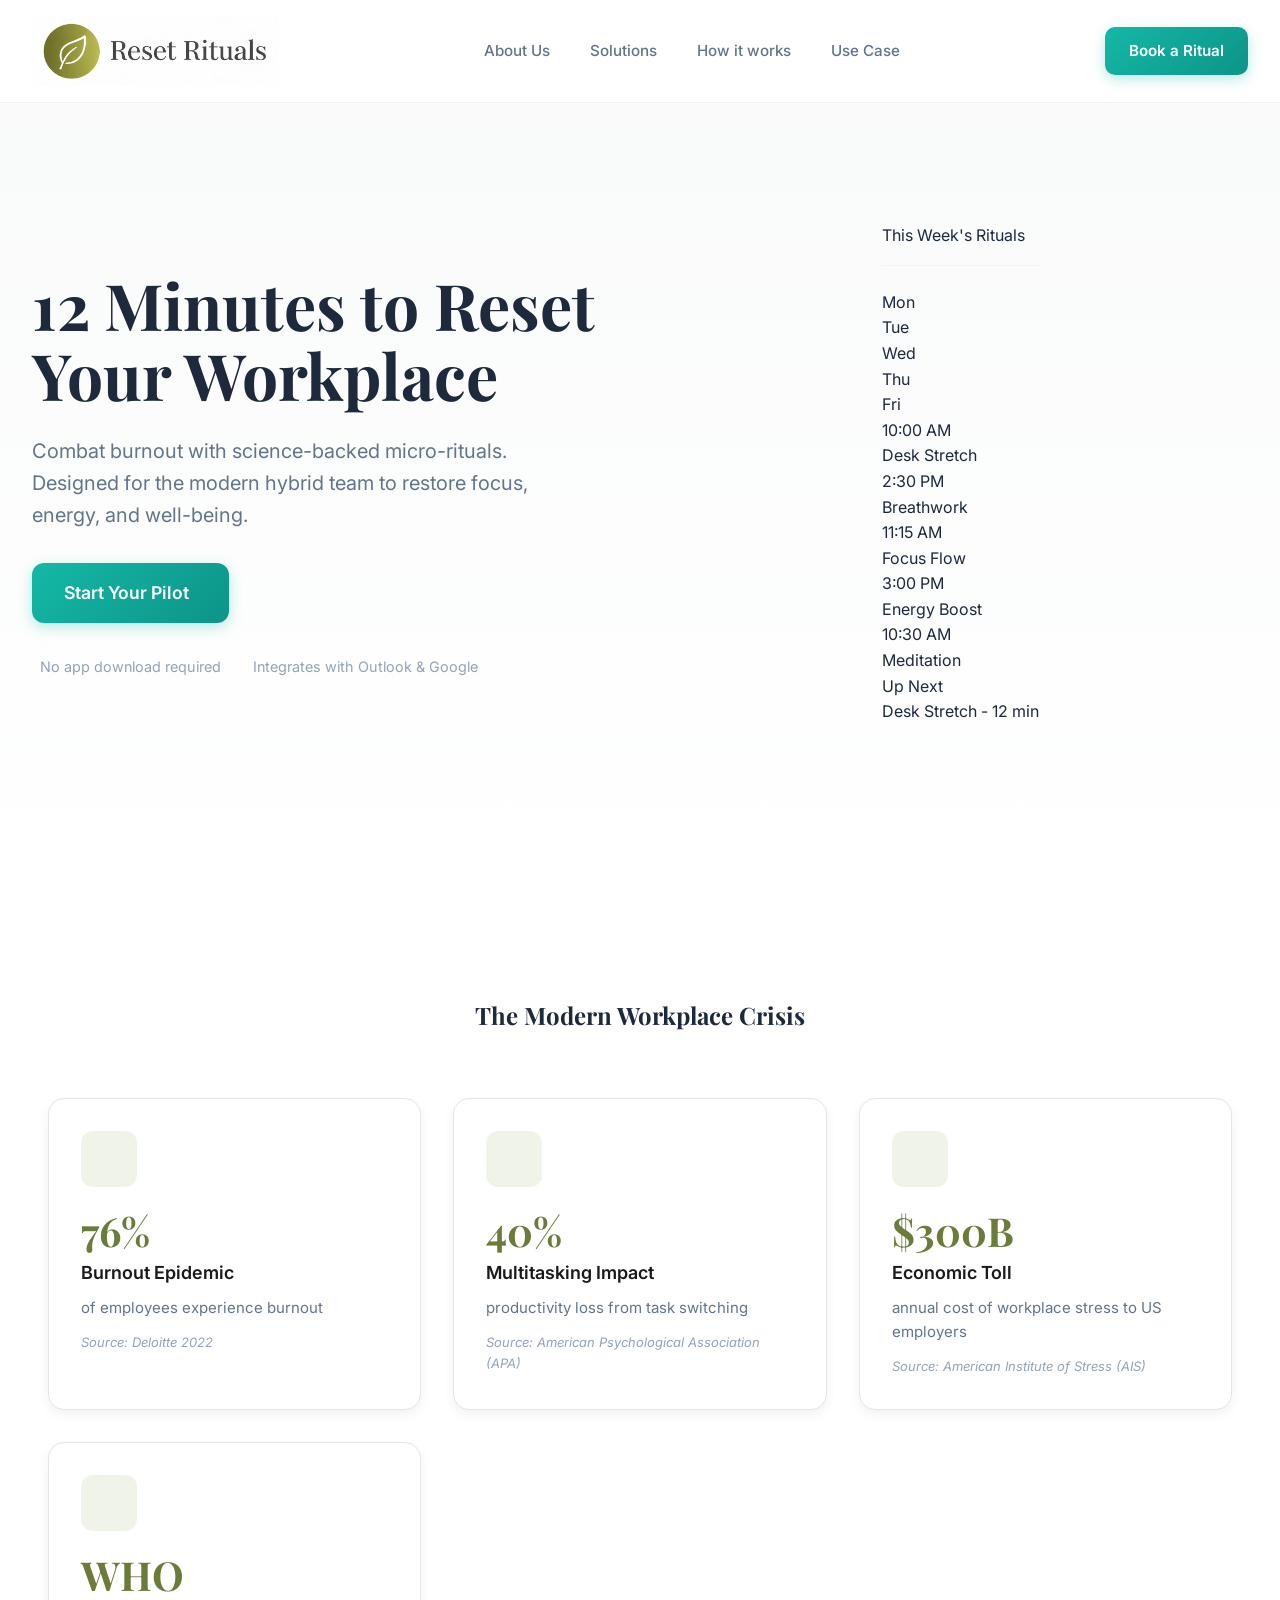
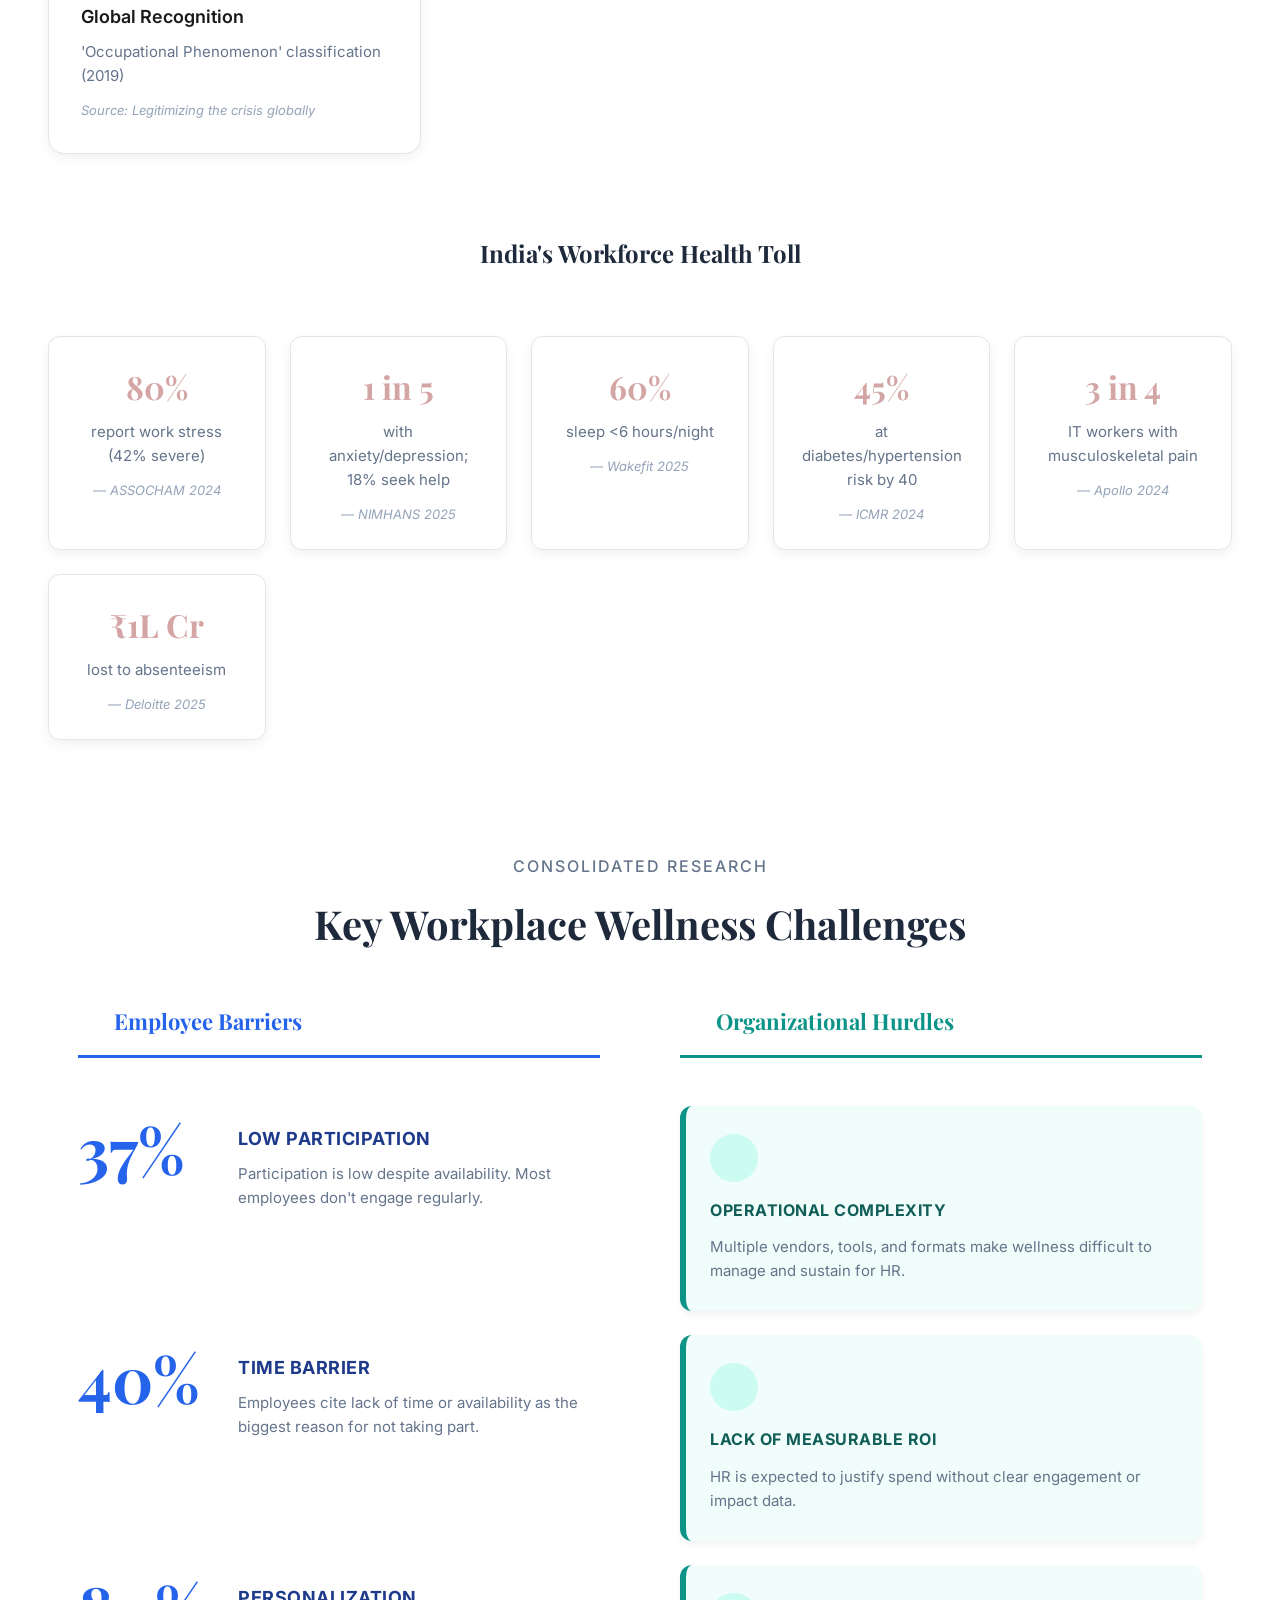
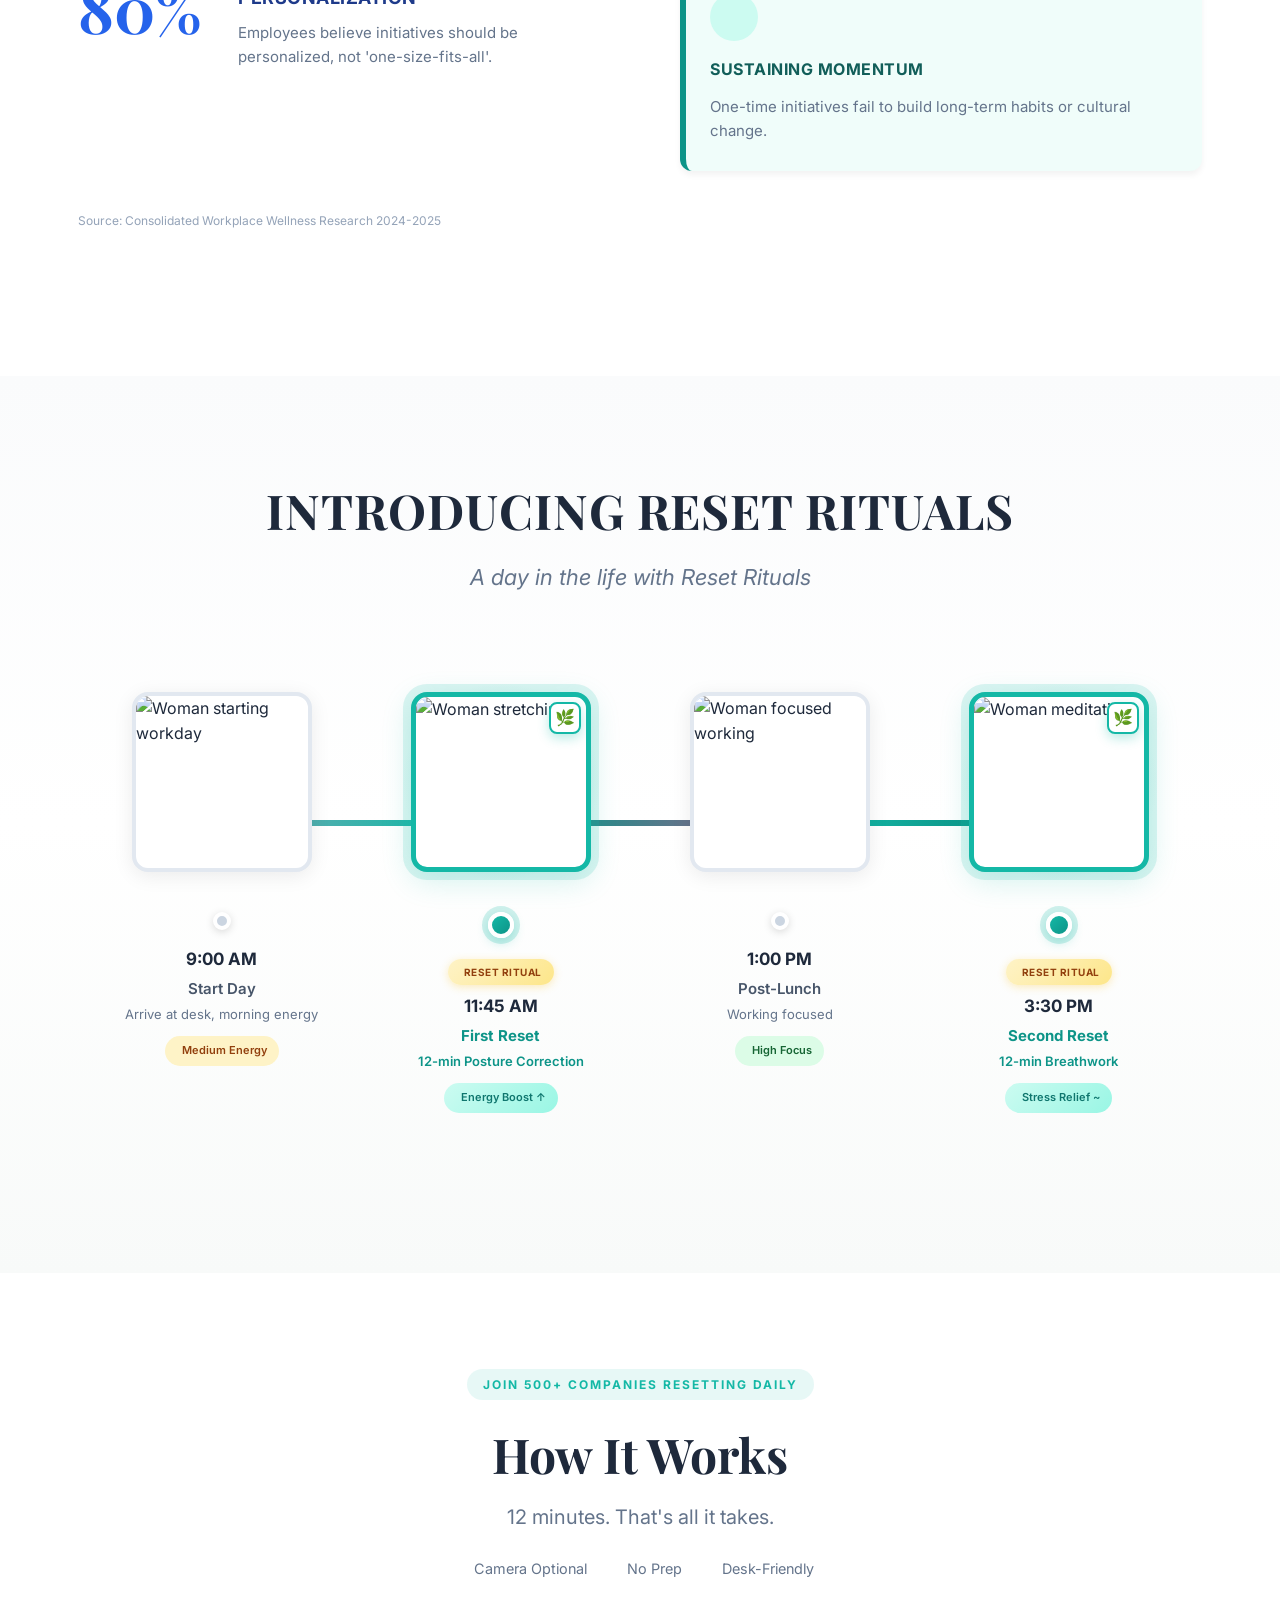
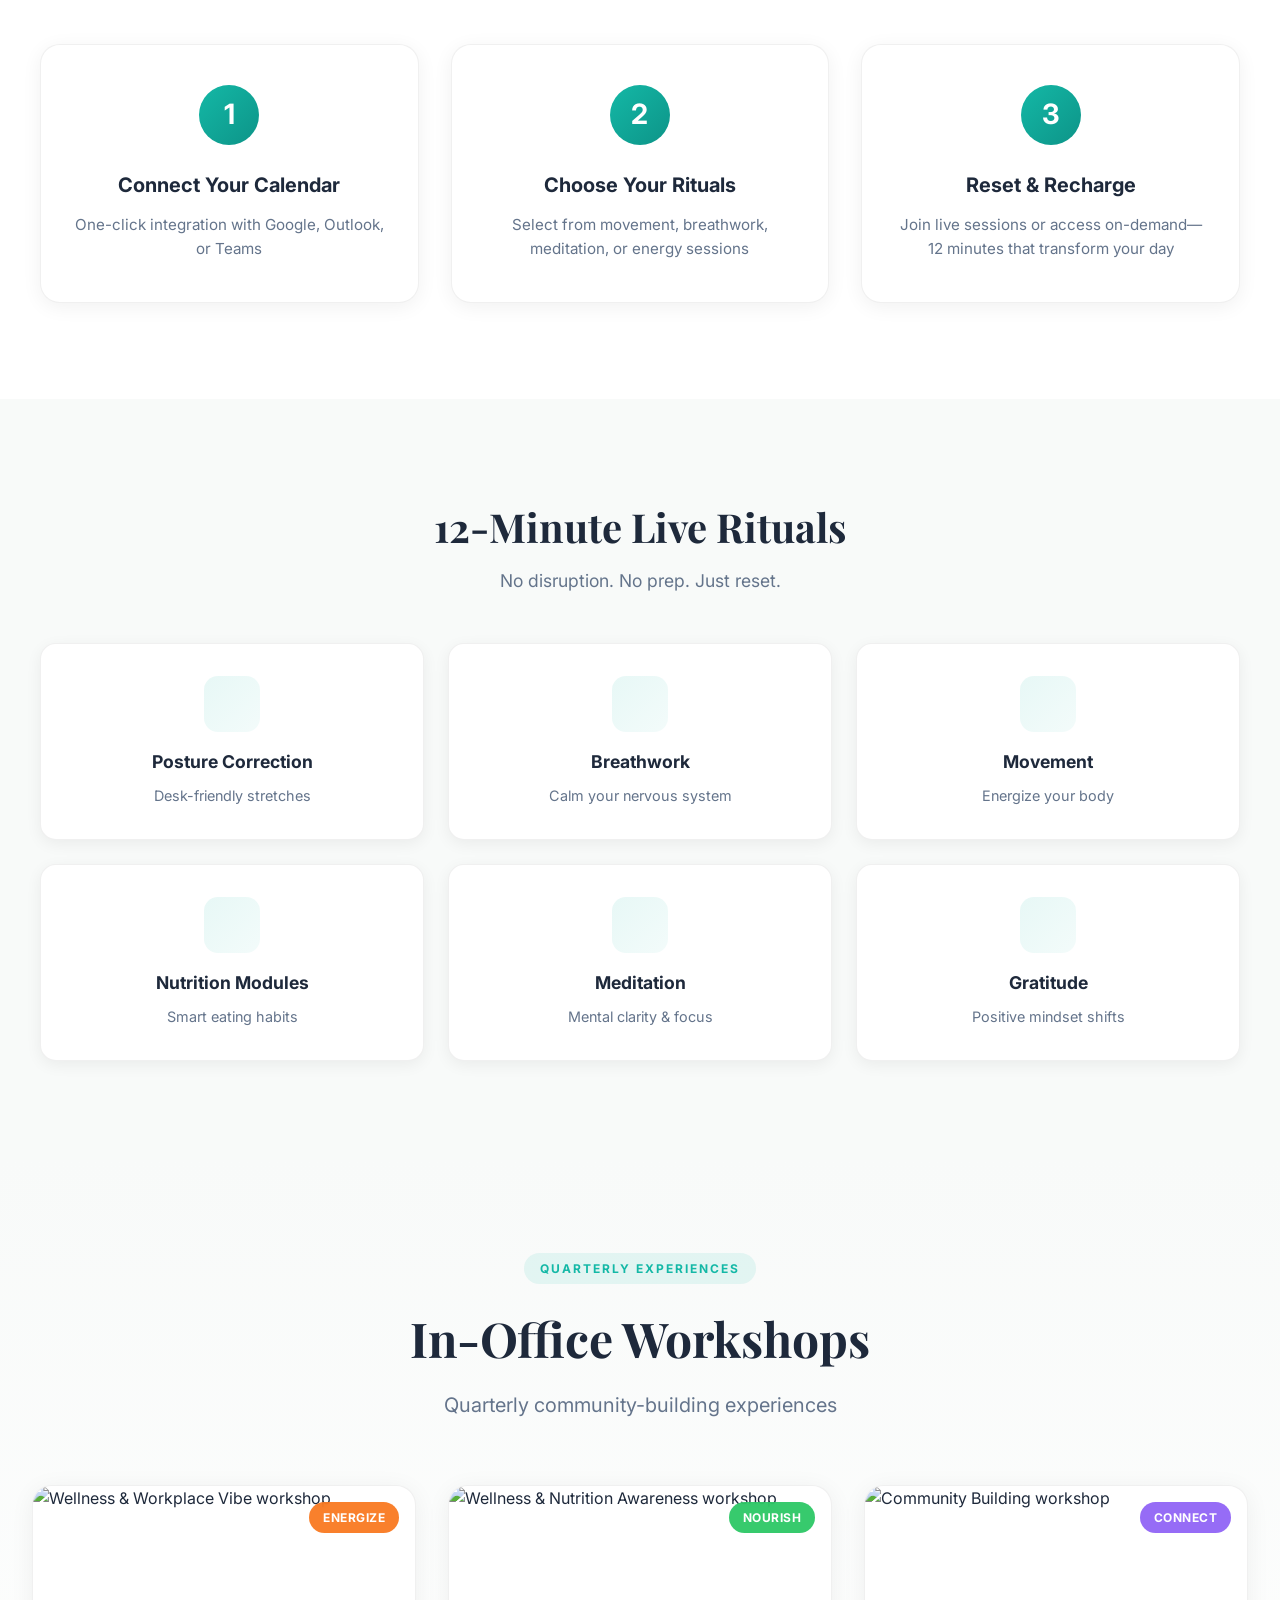
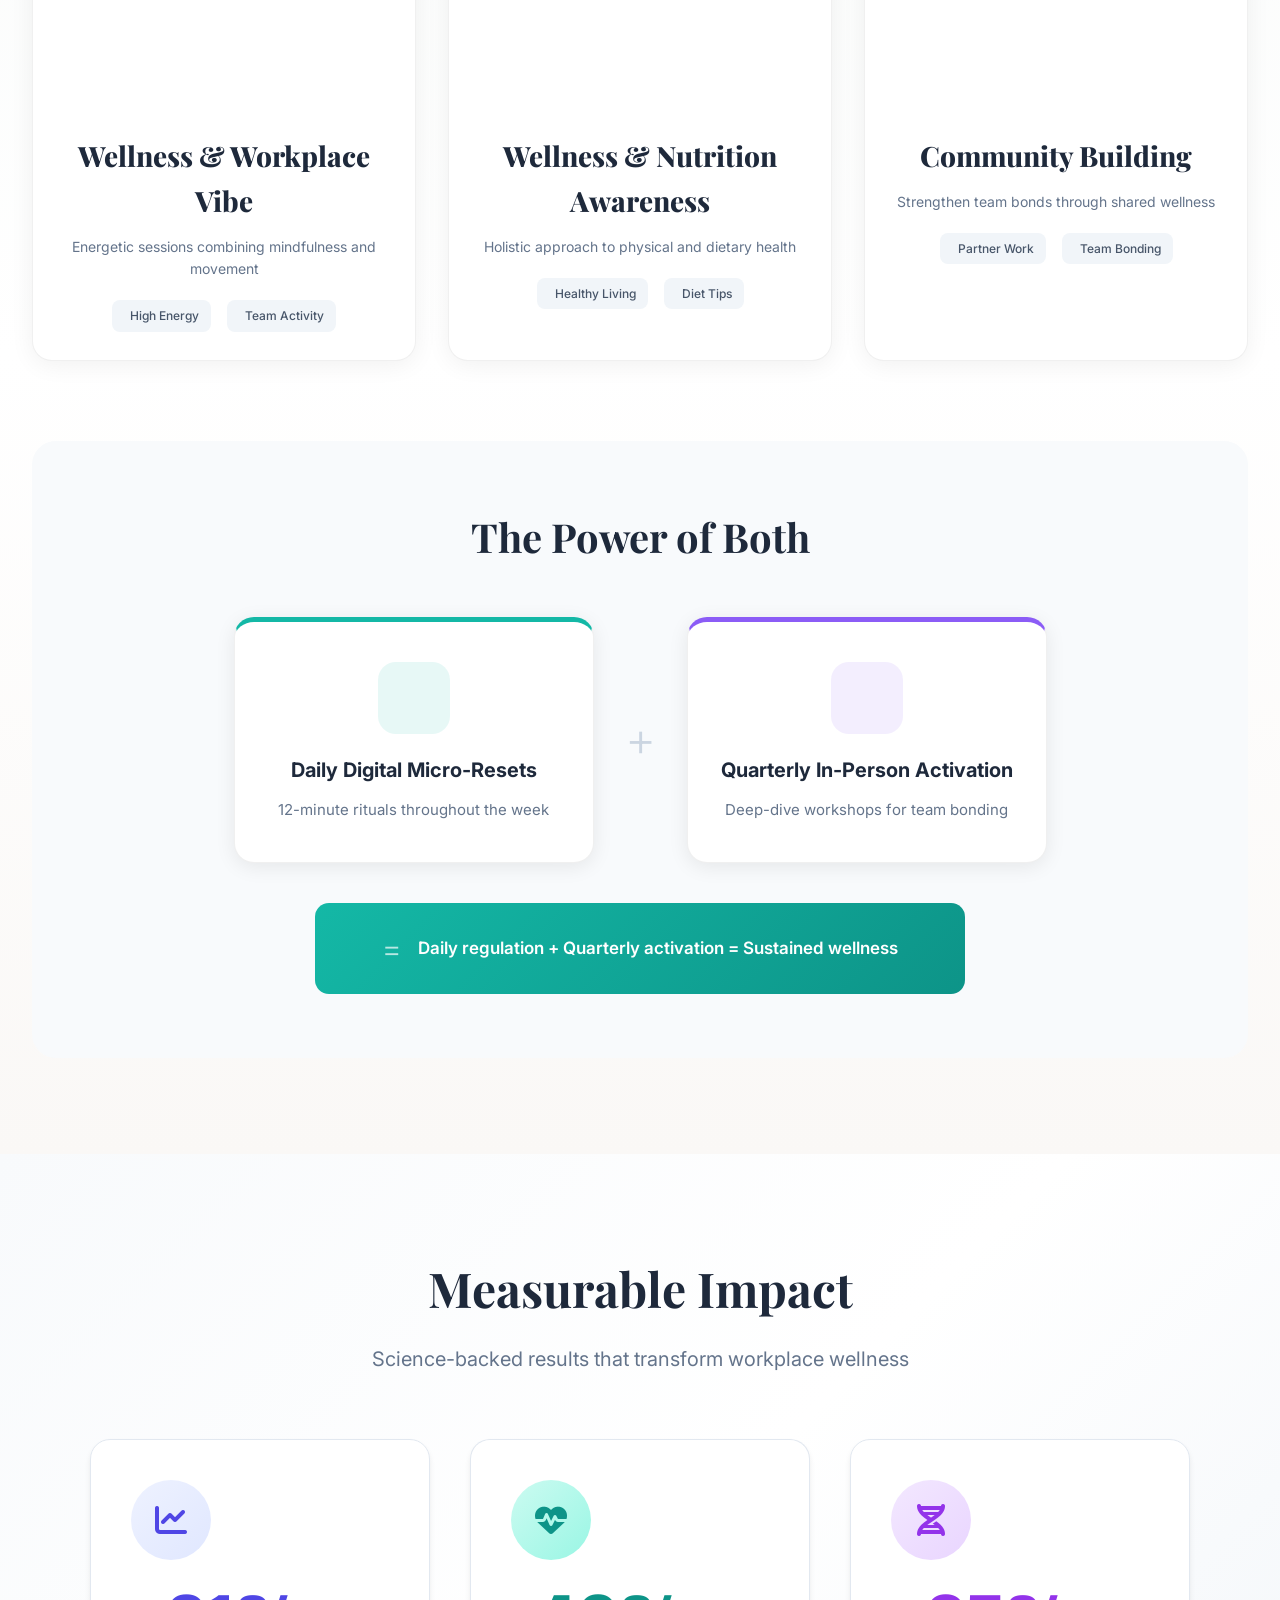
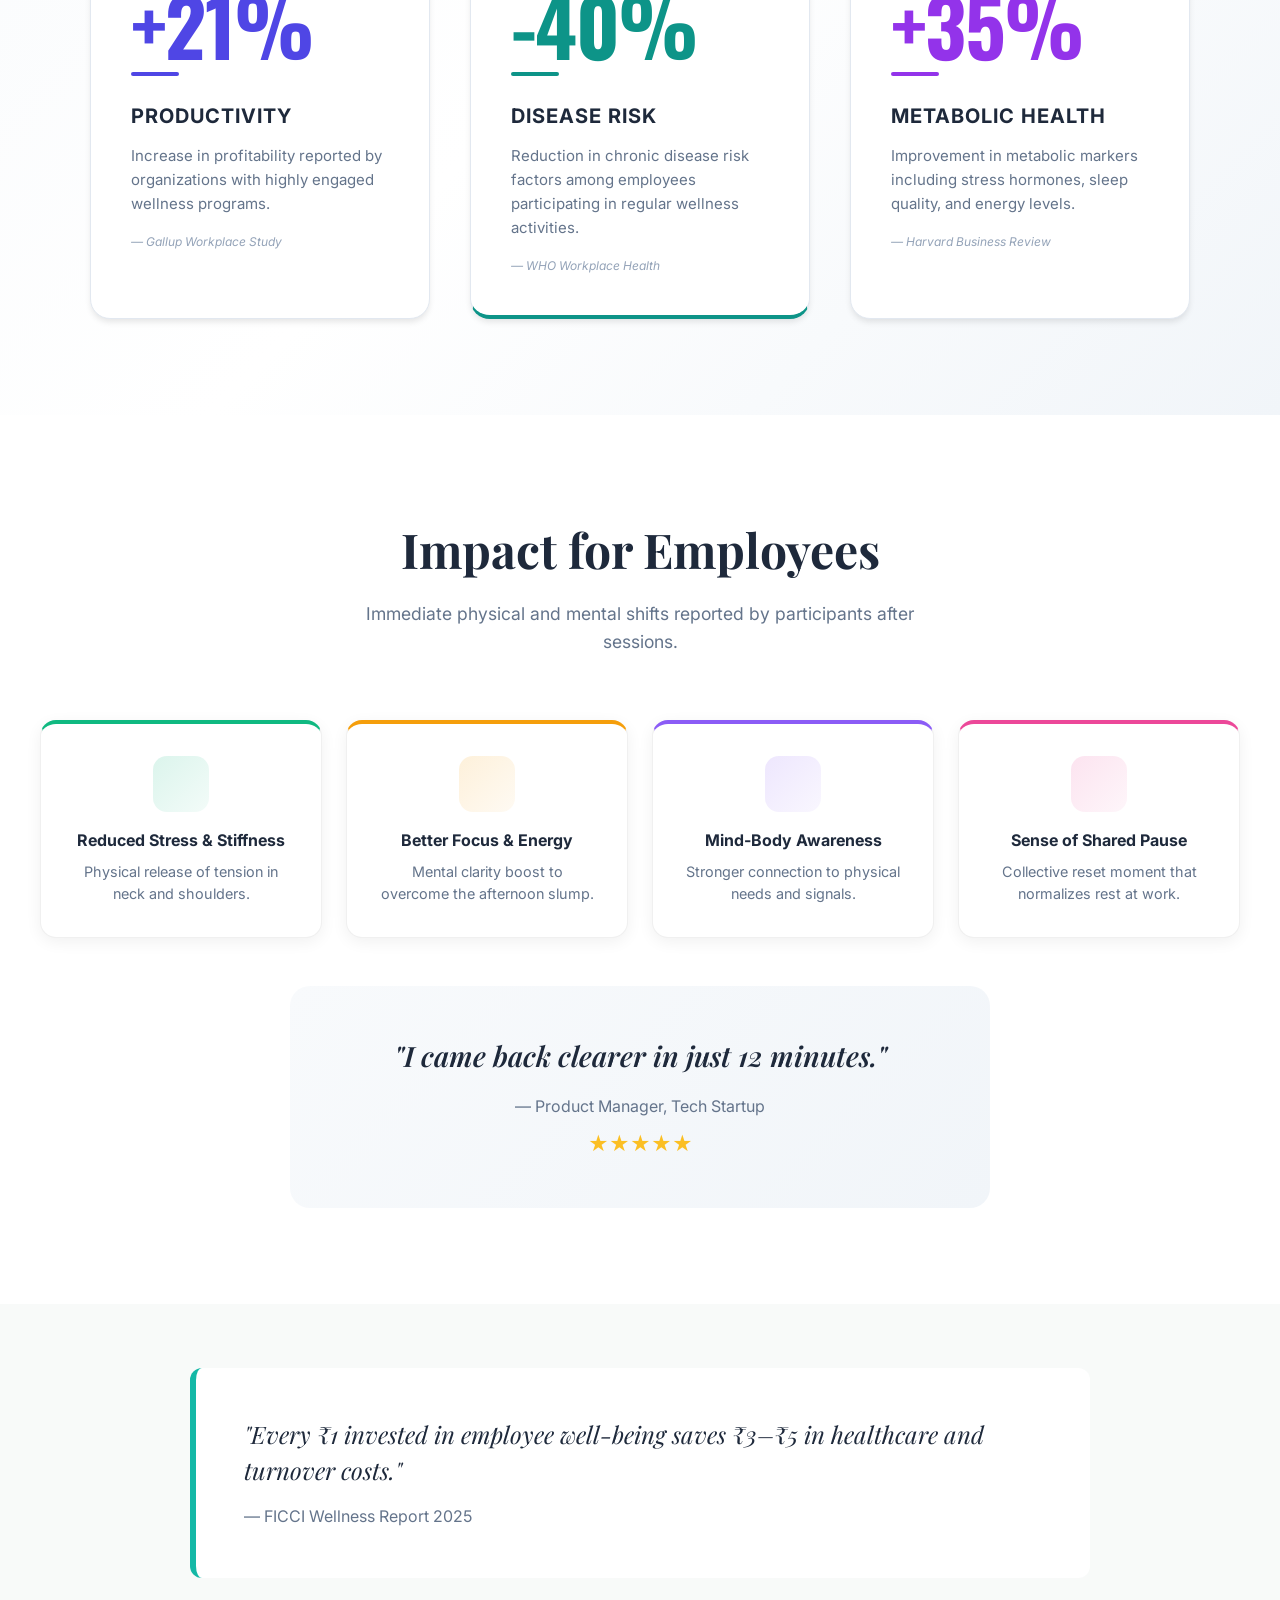
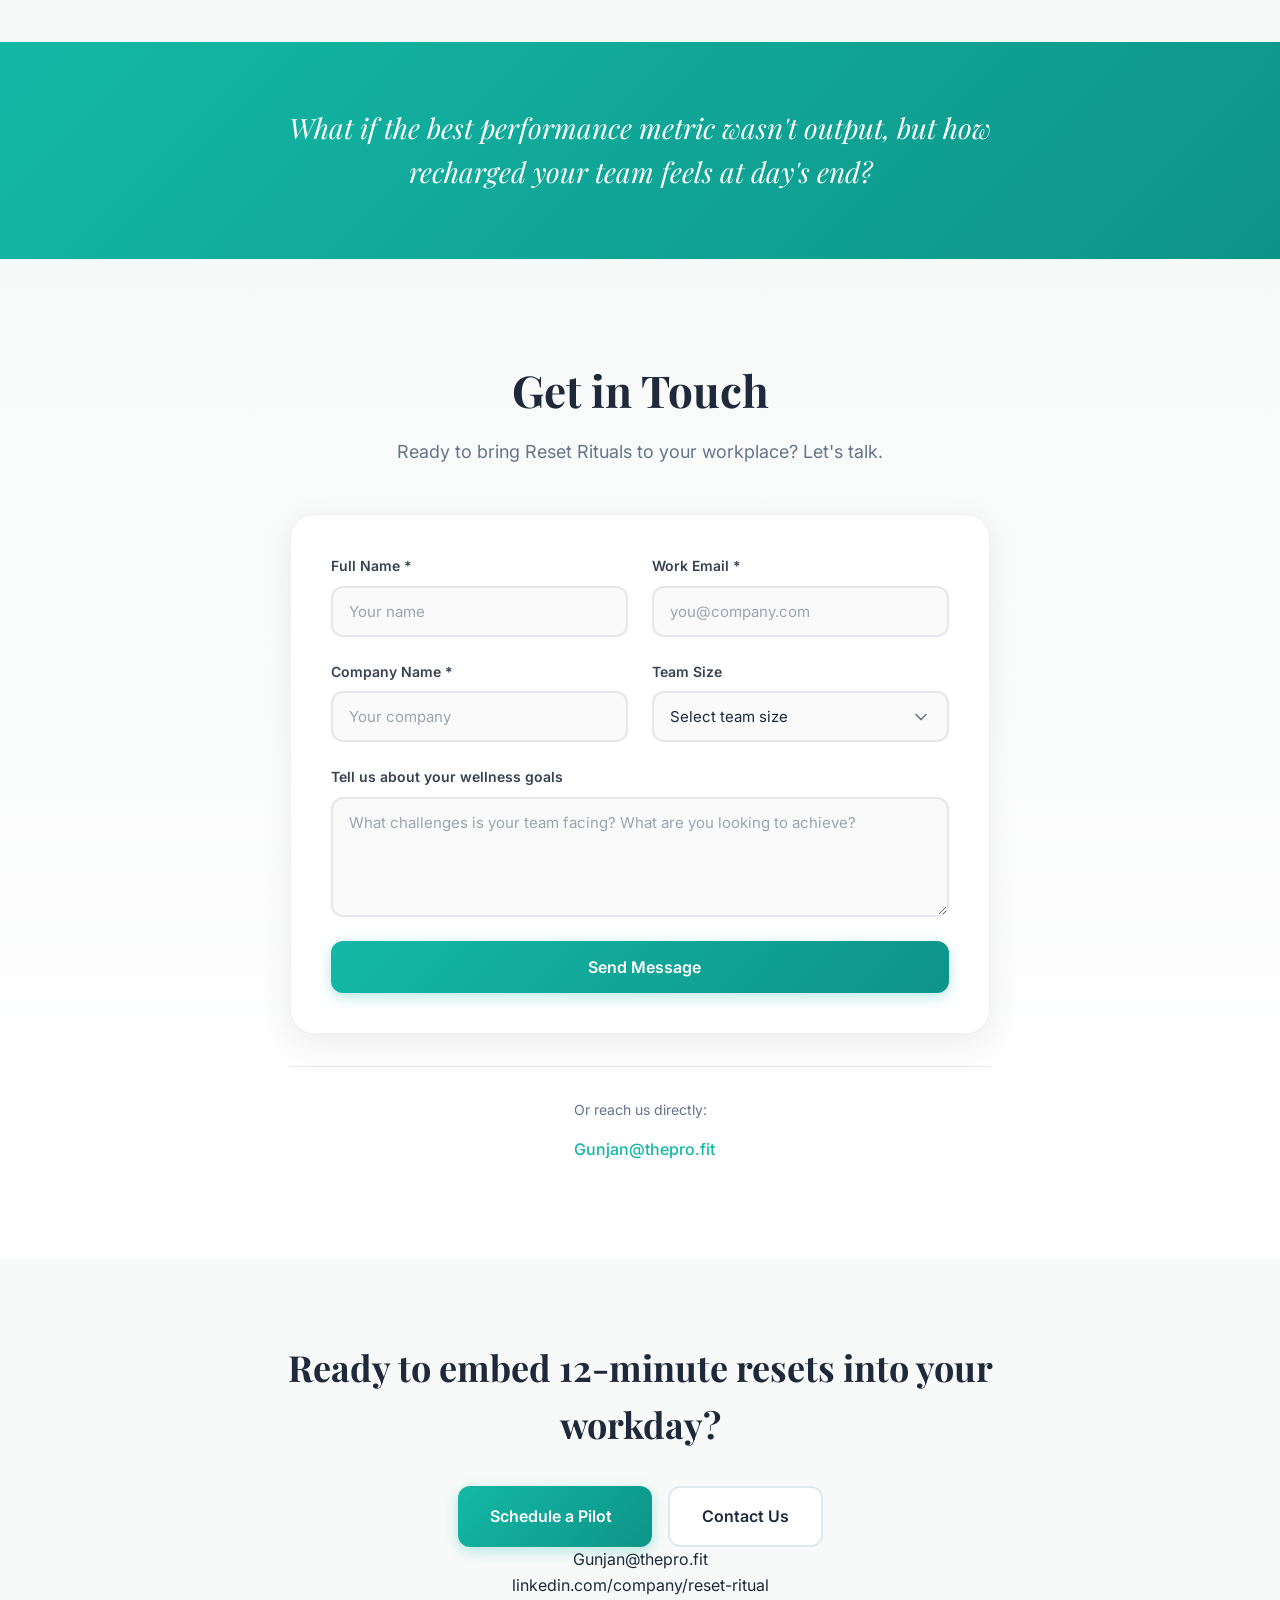
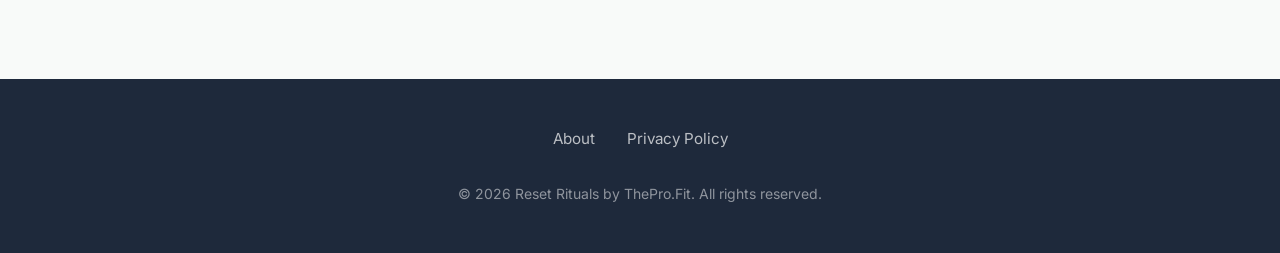
==== commit e58afe0d: "auto-commit for fea5f95c-3dc9-4ed9-8275-e58ad02e71ff" ====
--- a/html-landing/index.html
+++ b/html-landing/index.html
@@ -59,50 +59,53 @@
         </div>
       </div>
       <div class="hero-visual">
-        <div class="calendar-mockup">
+        <div class="hero-calendar-mockup">
           <div class="calendar-header">
-            <span class="calendar-month">This Week</span>
-            <div class="calendar-nav-dots">
-              <span></span><span></span><span></span>
-            </div>
-          </div>
-          <div class="calendar-days">
-            <div class="calendar-day">
-              <span class="day-name">Mon</span>
-              <div class="day-events">
-                <div class="event meeting">Team Standup</div>
-                <div class="event reset">🌿 Reset Ritual</div>
-                <div class="event meeting">Client Call</div>
-              </div>
-            </div>
-            <div class="calendar-day">
-              <span class="day-name">Tue</span>
-              <div class="day-events">
-                <div class="event meeting">Sprint Planning</div>
-                <div class="event reset">🌿 Reset Ritual</div>
-              </div>
-            </div>
-            <div class="calendar-day">
-              <span class="day-name">Wed</span>
-              <div class="day-events">
-                <div class="event meeting">1:1 Meeting</div>
-                <div class="event reset">🌿 Reset Ritual</div>
-                <div class="event meeting">Workshop</div>
-              </div>
-            </div>
-            <div class="calendar-day">
-              <span class="day-name">Thu</span>
-              <div class="day-events">
-                <div class="event meeting">Review</div>
-                <div class="event reset">🌿 Reset Ritual</div>
-              </div>
-            </div>
-            <div class="calendar-day">
-              <span class="day-name">Fri</span>
-              <div class="day-events">
-                <div class="event meeting">All Hands</div>
-                <div class="event reset">🌿 Reset Ritual</div>
-              </div>
+            <span class="calendar-title">This Week's Rituals</span>
+          </div>
+          <div class="calendar-grid">
+            <div class="calendar-day">Mon</div>
+            <div class="calendar-day">Tue</div>
+            <div class="calendar-day">Wed</div>
+            <div class="calendar-day">Thu</div>
+            <div class="calendar-day">Fri</div>
+            
+            <div>
+              <div class="session-card">
+                <div class="session-time">10:00 AM</div>
+                <div class="session-title">Desk Stretch</div>
+              </div>
+            </div>
+            <div>
+              <div class="session-card breathwork">
+                <div class="session-time">2:30 PM</div>
+                <div class="session-title">Breathwork</div>
+              </div>
+            </div>
+            <div>
+              <div class="session-card movement">
+                <div class="session-time">11:15 AM</div>
+                <div class="session-title">Focus Flow</div>
+              </div>
+            </div>
+            <div>
+              <div class="session-card">
+                <div class="session-time">3:00 PM</div>
+                <div class="session-title">Energy Boost</div>
+              </div>
+            </div>
+            <div>
+              <div class="session-card breathwork">
+                <div class="session-time">10:30 AM</div>
+                <div class="session-title">Meditation</div>
+              </div>
+            </div>
+          </div>
+          <div class="up-next-card">
+            <div class="up-next-label">Up Next</div>
+            <div class="up-next-title">Desk Stretch - 12 min</div>
+            <div class="play-button">
+              <i data-lucide="play" fill="white"></i>
             </div>
           </div>
         </div>
--- a/html-landing/style.css
+++ b/html-landing/style.css
@@ -1945,3 +1945,366 @@
     font-size: 26px;
   }
 }
+
+
+/* ========================================
+   PROBLEM SECTION - Stats & Challenges
+   ======================================== */
+
+/* Section Containers */
+.section {
+  padding: 6rem 3rem;
+}
+
+.section-alt {
+  background: var(--bg-cream);
+}
+
+.container {
+  max-width: 1400px;
+  margin: 0 auto;
+}
+
+.section-header {
+  text-align: center;
+  max-width: 800px;
+  margin: 0 auto 4rem;
+}
+
+/* Problem Section - Stats Grid */
+.stats-grid {
+  display: grid;
+  grid-template-columns: repeat(auto-fit, minmax(280px, 1fr));
+  gap: 2rem;
+  margin-top: 3rem;
+}
+
+.stat-card {
+  background: white;
+  border-radius: 16px;
+  padding: 2rem;
+  box-shadow: 0 4px 12px rgba(0, 0, 0, 0.06);
+  transition: all 0.3s ease;
+  border: 1px solid #e5e5e5;
+}
+
+.stat-card:hover {
+  transform: translateY(-4px);
+  box-shadow: 0 8px 24px rgba(0, 0, 0, 0.1);
+}
+
+.stat-icon {
+  width: 56px;
+  height: 56px;
+  background: #f0f4e8;
+  border-radius: 12px;
+  display: flex;
+  align-items: center;
+  justify-content: center;
+  color: #6b7b3a;
+  margin-bottom: 1.5rem;
+}
+
+.stat-icon svg {
+  width: 28px;
+  height: 28px;
+}
+
+.stat-number {
+  font-family: 'Playfair Display', serif;
+  font-size: 2.5rem;
+  font-weight: 700;
+  color: #6b7b3a;
+  line-height: 1;
+  margin-bottom: 0.5rem;
+}
+
+.stat-title {
+  font-weight: 600;
+  font-size: 1.125rem;
+  color: #1a1a1a;
+  margin-bottom: 0.5rem;
+}
+
+.stat-description {
+  font-size: 0.9375rem;
+  color: #64748b;
+  line-height: 1.6;
+}
+
+.stat-source {
+  font-size: 0.8125rem;
+  color: #94a3b8;
+  margin-top: 0.75rem;
+  font-style: italic;
+}
+
+/* India Stats - 6 column grid */
+.india-stats-grid {
+  display: grid;
+  grid-template-columns: repeat(auto-fit, minmax(200px, 1fr));
+  gap: 1.5rem;
+  margin-top: 3rem;
+}
+
+.india-stat-card {
+  background: white;
+  border-radius: 12px;
+  padding: 1.5rem;
+  text-align: center;
+  box-shadow: 0 4px 12px rgba(0, 0, 0, 0.06);
+  border: 1px solid #e5e5e5;
+}
+
+.india-stat-number {
+  font-family: 'Playfair Display', serif;
+  font-size: 2rem;
+  font-weight: 700;
+  color: #d4a5a5;
+  margin-bottom: 0.5rem;
+}
+
+/* Challenges Section - Two Column Comparison */
+.challenges-section {
+  background: white;
+  padding: 50px 30px;
+  position: relative;
+  overflow: hidden;
+  margin-top: 4rem;
+  border-radius: 24px;
+}
+
+.challenges-container {
+  max-width: 1280px;
+  margin: 0 auto;
+}
+
+.challenges-header {
+  text-align: center;
+  margin-bottom: 40px;
+}
+
+.challenges-overline {
+  font-size: 16px;
+  text-transform: uppercase;
+  letter-spacing: 2px;
+  color: #64748b;
+  margin-bottom: 12px;
+  font-weight: 500;
+}
+
+.challenges-title {
+  font-family: 'Playfair Display', serif;
+  font-size: 40px;
+  font-weight: 700;
+  color: #1e293b;
+  margin: 0;
+}
+
+.challenges-grid {
+  display: grid;
+  grid-template-columns: 1fr 1fr;
+  gap: 80px;
+  margin-top: 3rem;
+  align-items: start;
+}
+
+/* Employee Barriers - Left Column */
+.employee-barriers {
+  display: flex;
+  flex-direction: column;
+  gap: 35px;
+  height: 100%;
+}
+
+.organizational-hurdles {
+  display: flex;
+  flex-direction: column;
+  gap: 24px;
+  height: 100%;
+}
+
+.column-header {
+  display: flex;
+  align-items: center;
+  gap: 12px;
+  padding-bottom: 16px;
+  margin-bottom: 24px;
+}
+
+.column-header.blue {
+  border-bottom: 3px solid #2563eb;
+}
+
+.column-header.teal {
+  border-bottom: 3px solid #0d9488;
+}
+
+.column-header-icon {
+  width: 24px;
+  height: 24px;
+}
+
+.column-header-icon.blue {
+  color: #2563eb;
+}
+
+.column-header-icon.teal {
+  color: #0d9488;
+}
+
+.column-header-title {
+  font-size: 22px;
+  font-weight: 700;
+  margin: 0;
+}
+
+.column-header-title.blue {
+  color: #2563eb;
+}
+
+.column-header-title.teal {
+  color: #0d9488;
+}
+
+.barrier-item {
+  display: flex;
+  align-items: flex-start;
+  gap: 20px;
+  flex: 1;
+}
+
+.barrier-percentage {
+  font-family: 'Playfair Display', serif;
+  font-size: 64px;
+  font-weight: 700;
+  color: #2563eb;
+  line-height: 1;
+  min-width: 140px;
+  flex-shrink: 0;
+}
+
+.barrier-content {
+  flex: 1;
+  padding-top: 8px;
+}
+
+.barrier-title {
+  font-size: 18px;
+  font-weight: 700;
+  text-transform: uppercase;
+  color: #1e3a8a;
+  margin-bottom: 8px;
+  letter-spacing: 0.5px;
+}
+
+.barrier-description {
+  font-size: 15px;
+  color: #64748b;
+  line-height: 1.6;
+  margin: 0;
+}
+
+/* Organizational Hurdles - Right Column */
+.hurdle-card {
+  background: #f0fdfa;
+  border-left: 6px solid #0d9488;
+  border-radius: 12px;
+  padding: 28px 24px;
+  box-shadow: 0 4px 6px rgba(0, 0, 0, 0.05);
+  transition: all 0.3s ease;
+  flex: 1;
+  display: flex;
+  flex-direction: column;
+}
+
+.hurdle-card:hover {
+  transform: translateY(-2px);
+  box-shadow: 0 8px 16px rgba(0, 0, 0, 0.1);
+}
+
+.hurdle-icon-badge {
+  width: 48px;
+  height: 48px;
+  background: #ccfbf1;
+  border-radius: 50%;
+  display: flex;
+  align-items: center;
+  justify-content: center;
+  color: #0d9488;
+  margin-bottom: 16px;
+}
+
+.hurdle-icon-badge svg {
+  width: 24px;
+  height: 24px;
+}
+
+.hurdle-title {
+  font-size: 16px;
+  font-weight: 700;
+  text-transform: uppercase;
+  color: #115e59;
+  margin-bottom: 12px;
+  letter-spacing: 0.5px;
+}
+
+.hurdle-description {
+  font-size: 15px;
+  color: #64748b;
+  line-height: 1.6;
+  margin: 0;
+  flex: 1;
+}
+
+.challenges-citation {
+  font-size: 12px;
+  color: #94a3b8;
+  margin-top: 40px;
+  text-align: left;
+}
+
+/* Responsive Design for Challenges */
+@media (max-width: 1024px) {
+  .challenges-grid {
+    grid-template-columns: 1fr;
+    gap: 40px;
+  }
+  
+  .challenges-title {
+    font-size: 32px;
+  }
+  
+  .barrier-percentage {
+    font-size: 48px;
+    min-width: 100px;
+  }
+}
+
+@media (max-width: 640px) {
+  .section {
+    padding: 4rem 1.5rem;
+  }
+  
+  .stats-grid {
+    grid-template-columns: 1fr;
+  }
+  
+  .india-stats-grid {
+    grid-template-columns: repeat(2, 1fr);
+  }
+  
+  .challenges-section {
+    padding: 30px 20px;
+  }
+  
+  .barrier-item {
+    flex-direction: column;
+    gap: 10px;
+  }
+  
+  .barrier-percentage {
+    font-size: 40px;
+    min-width: auto;
+  }
+}
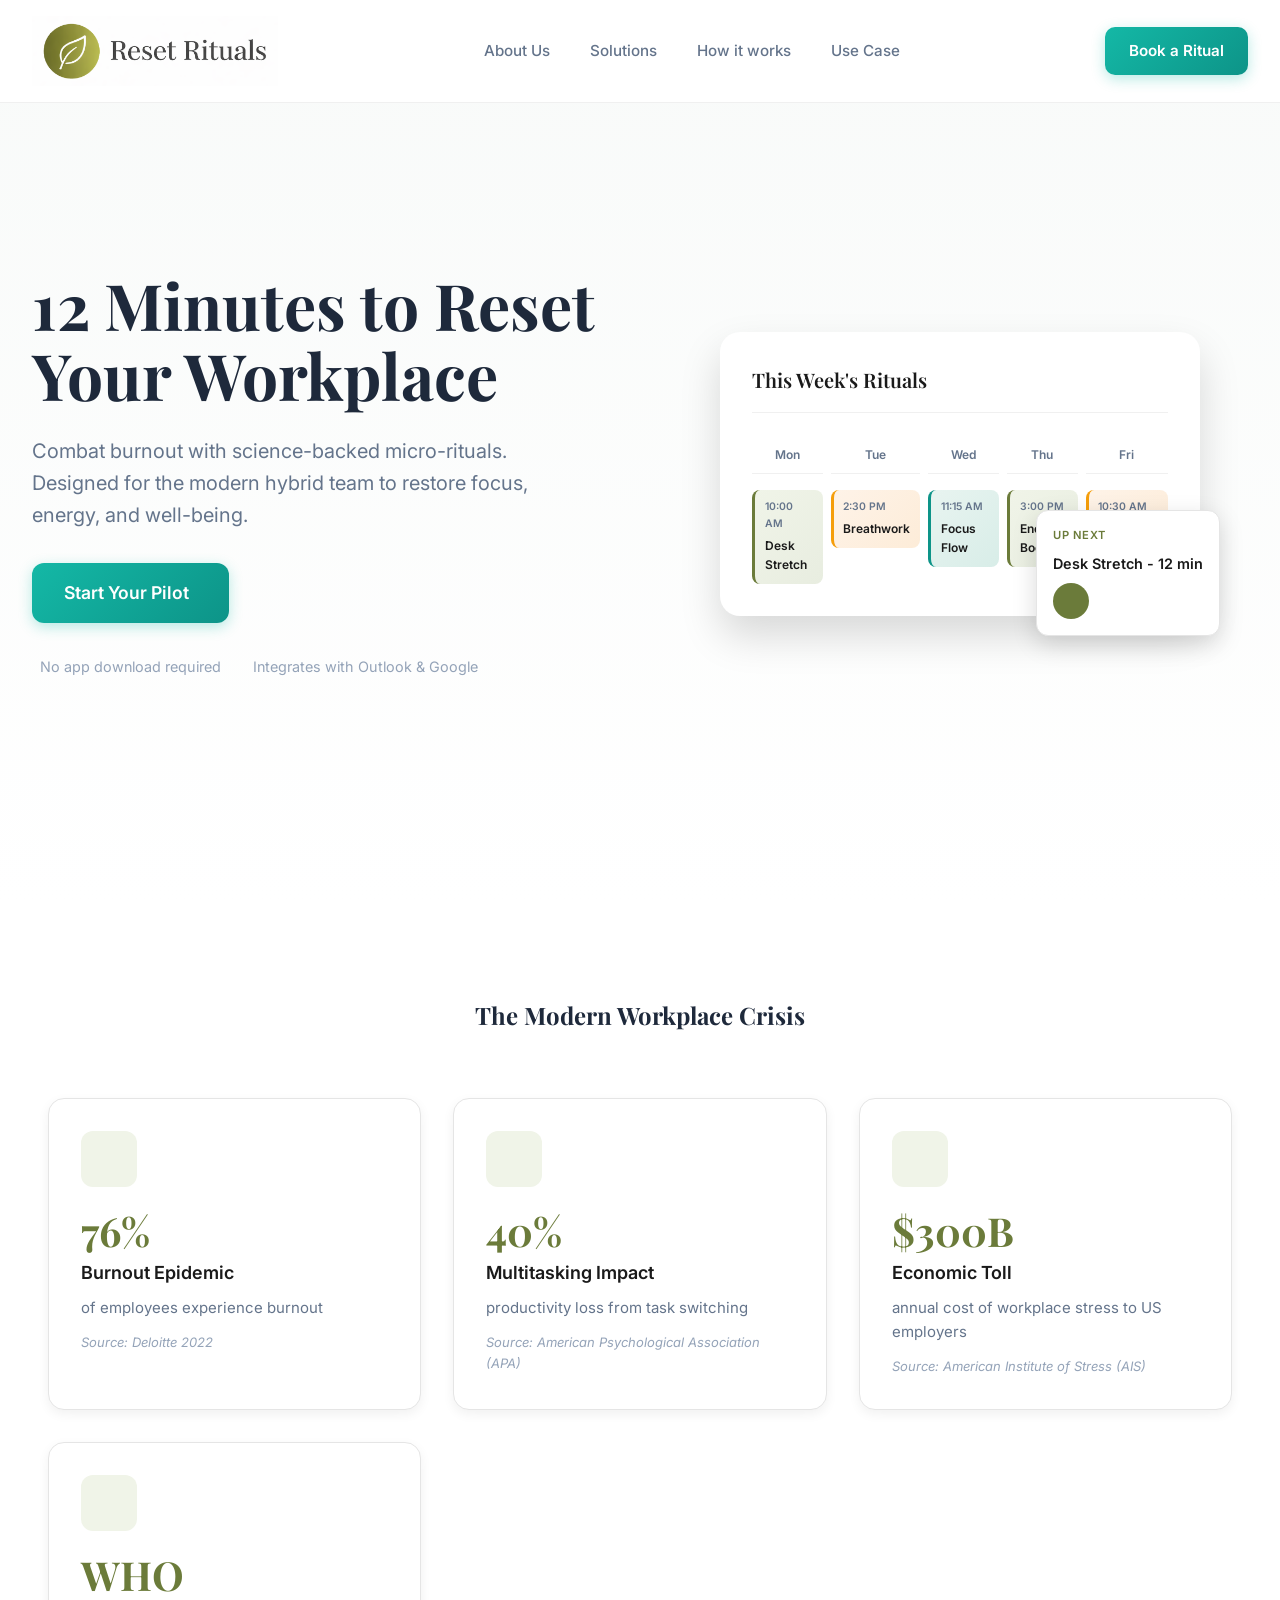
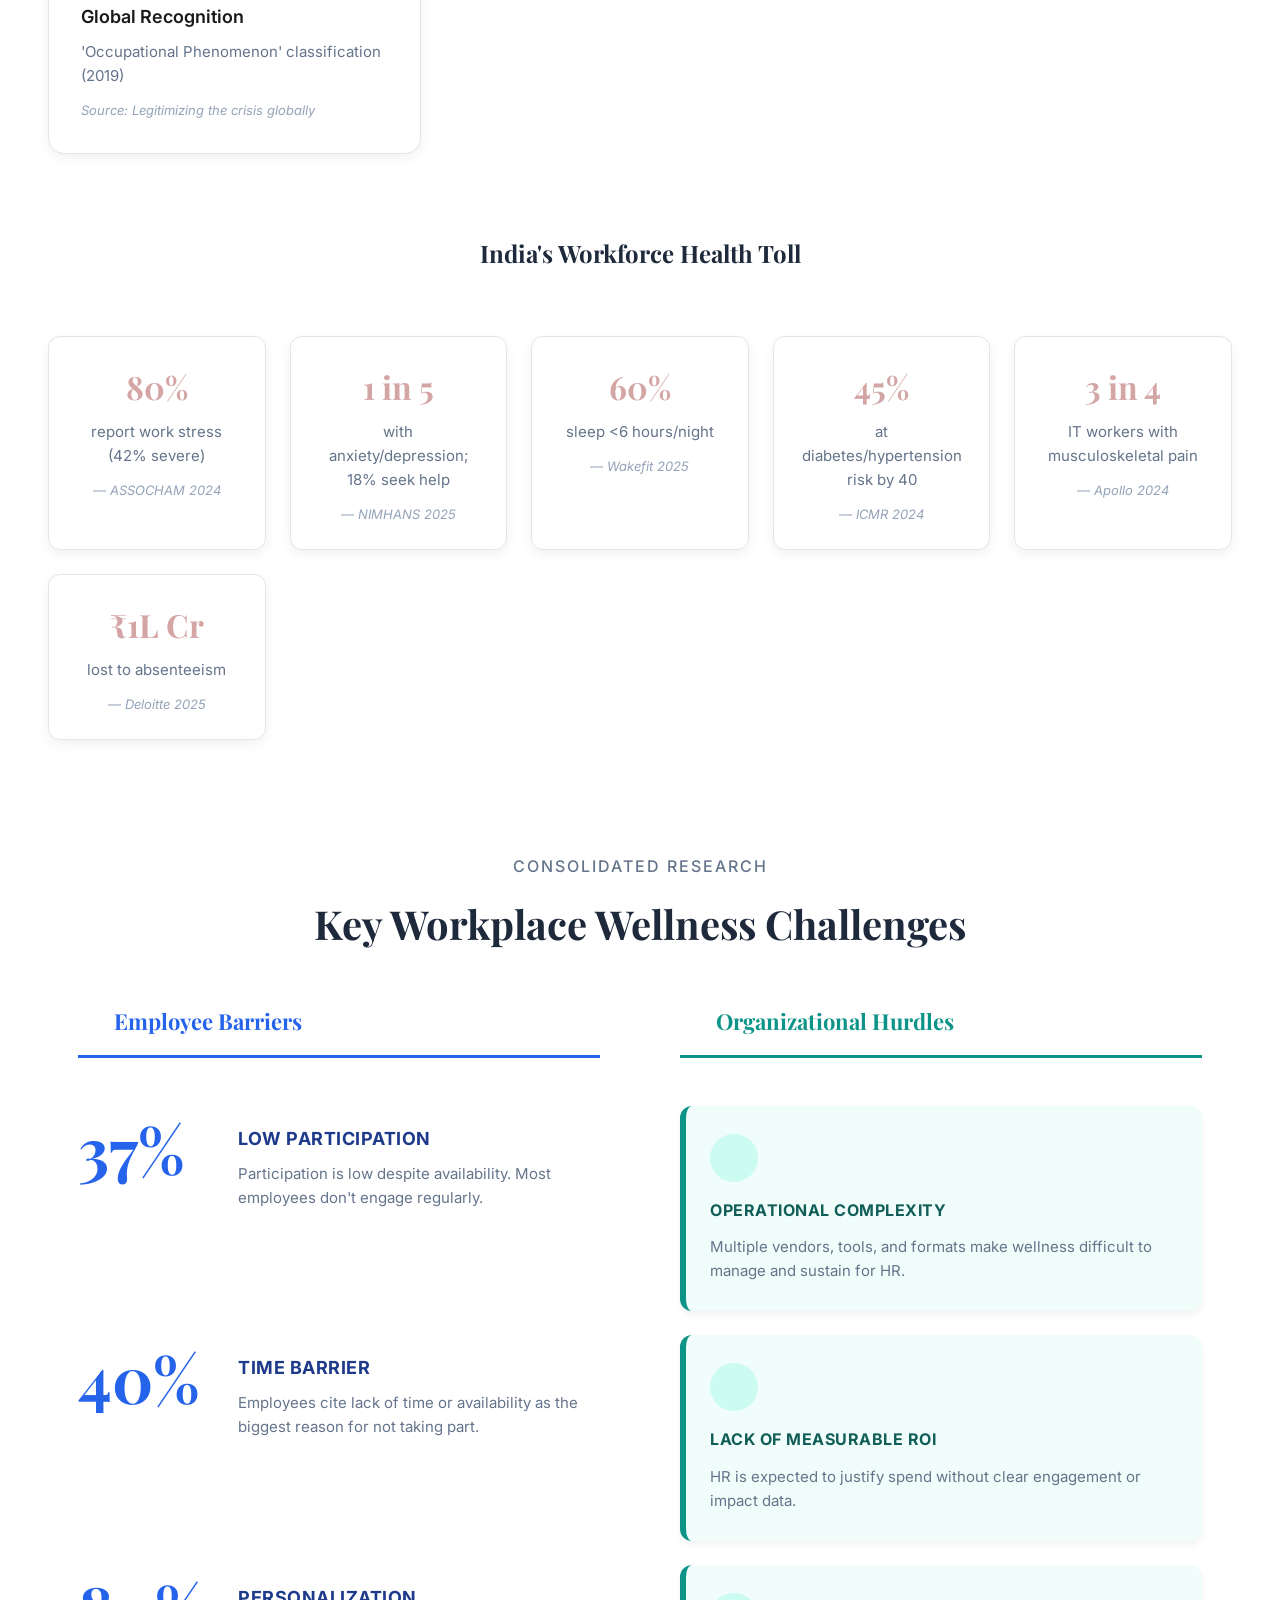
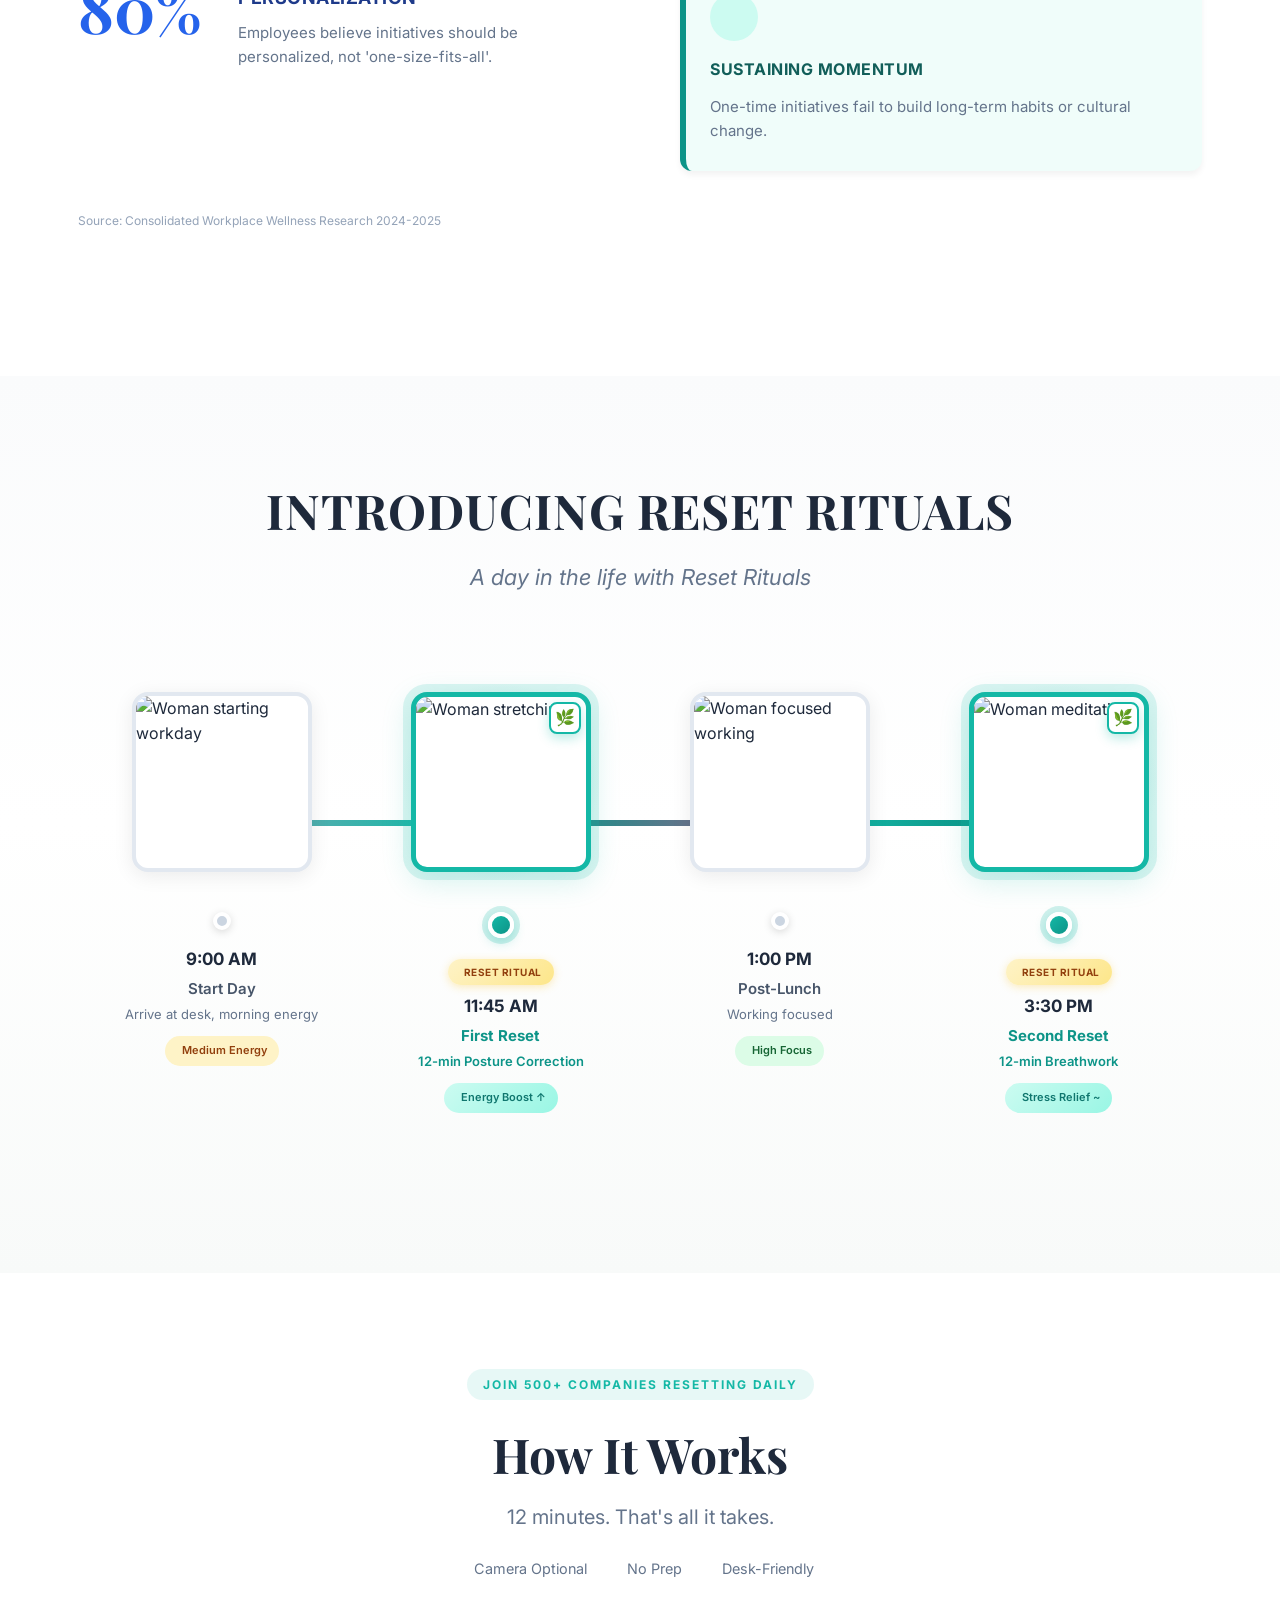
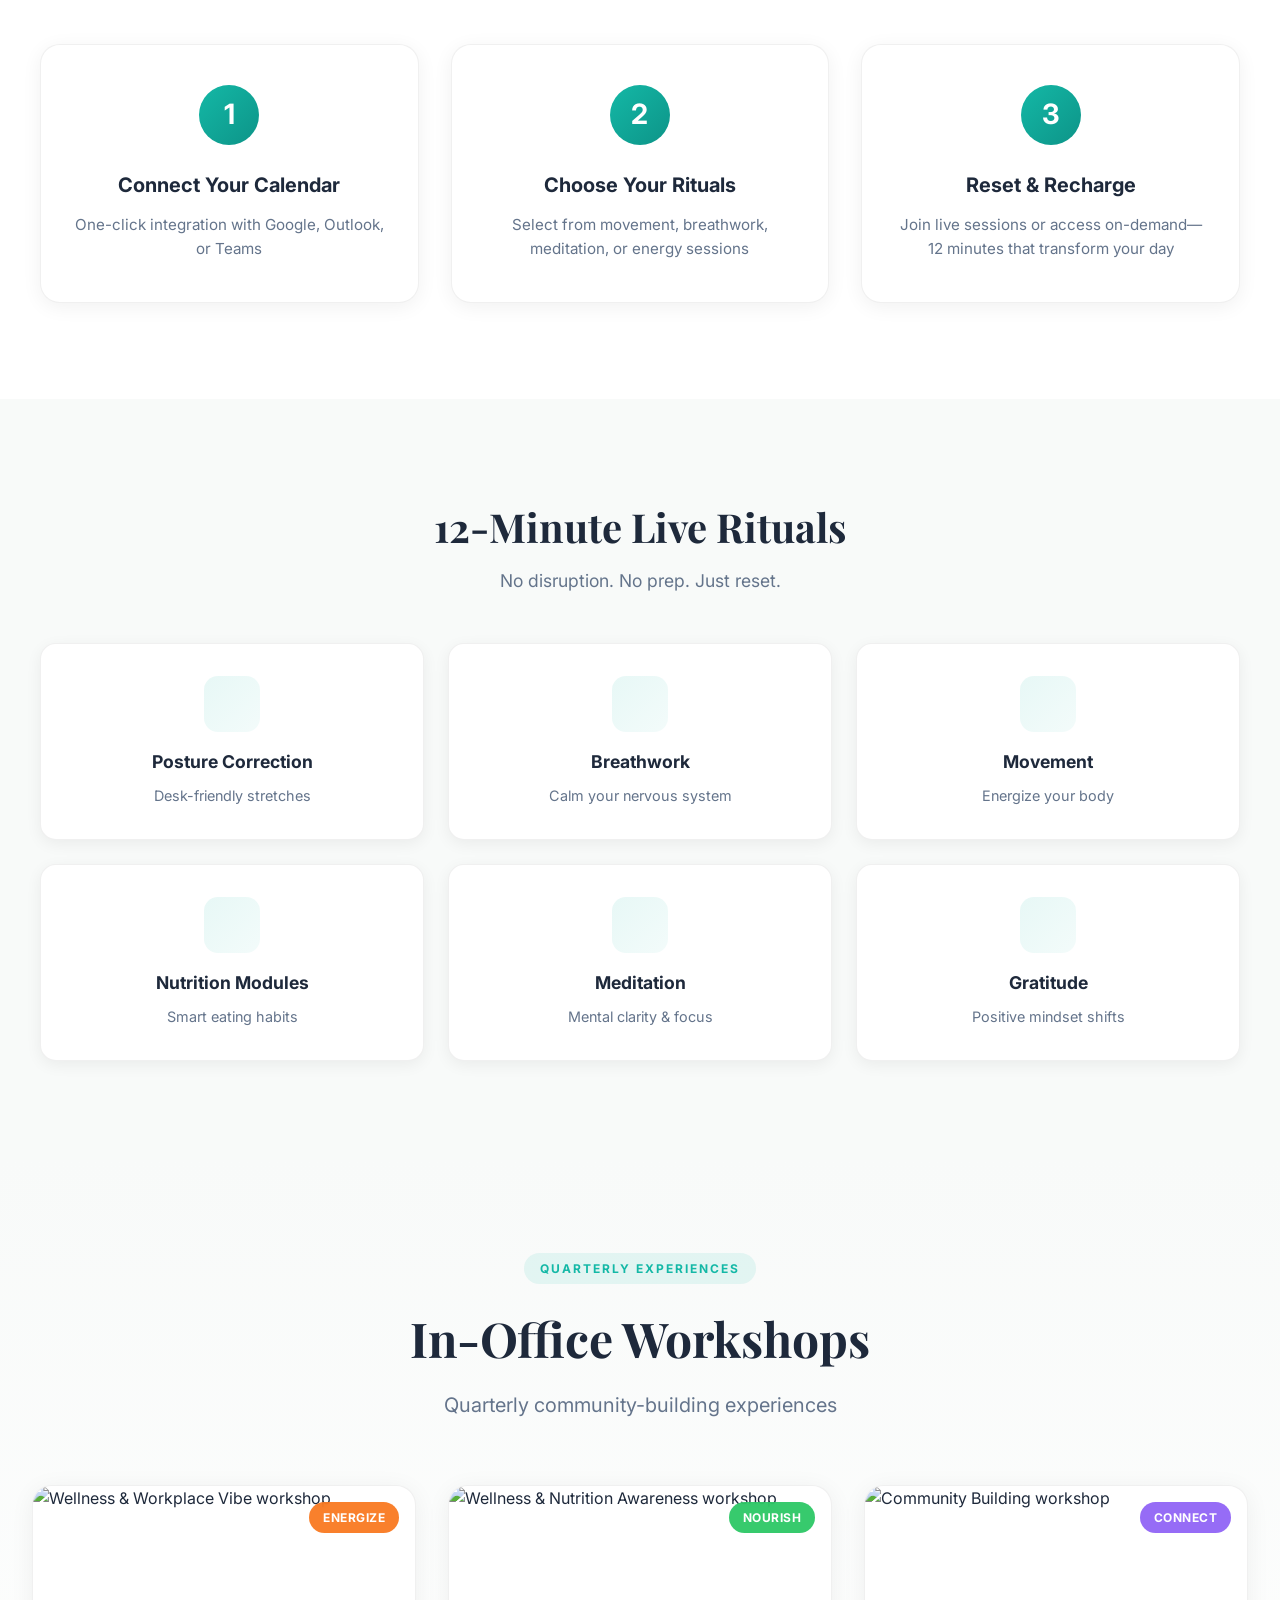
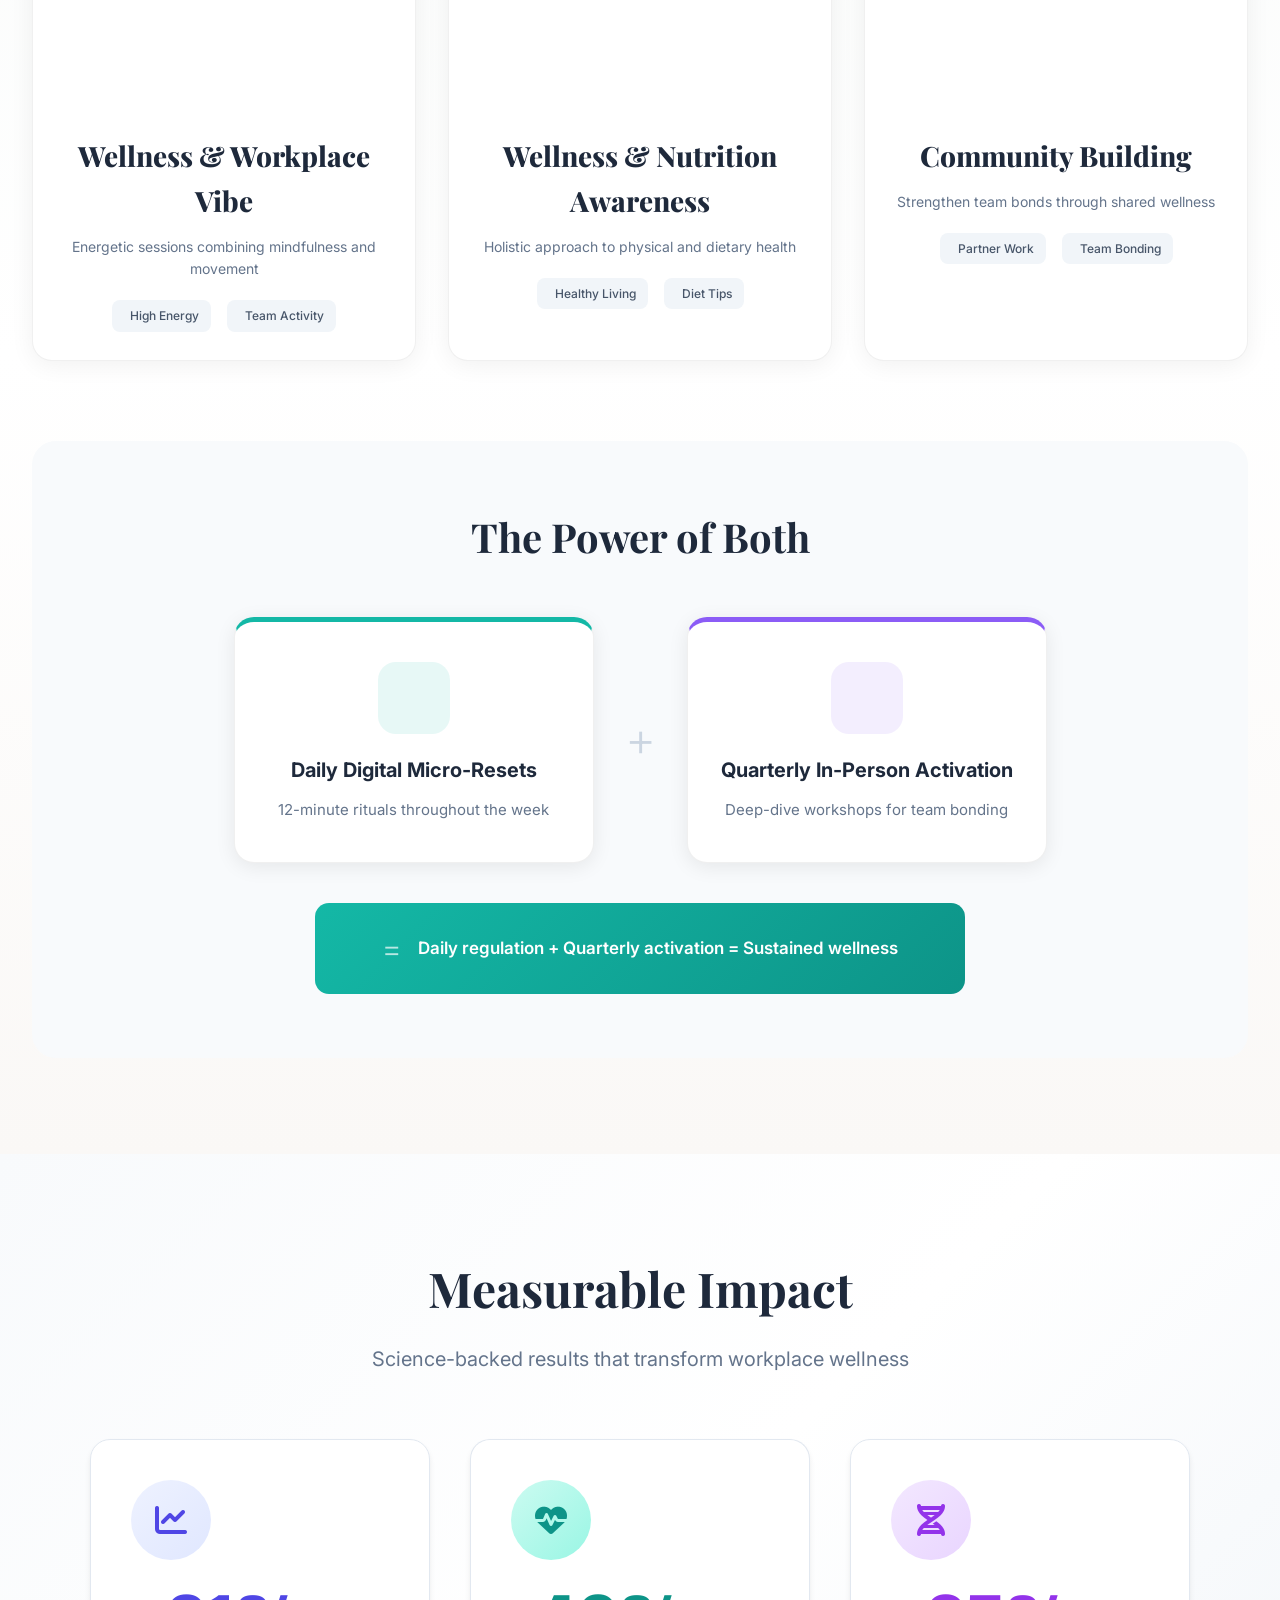
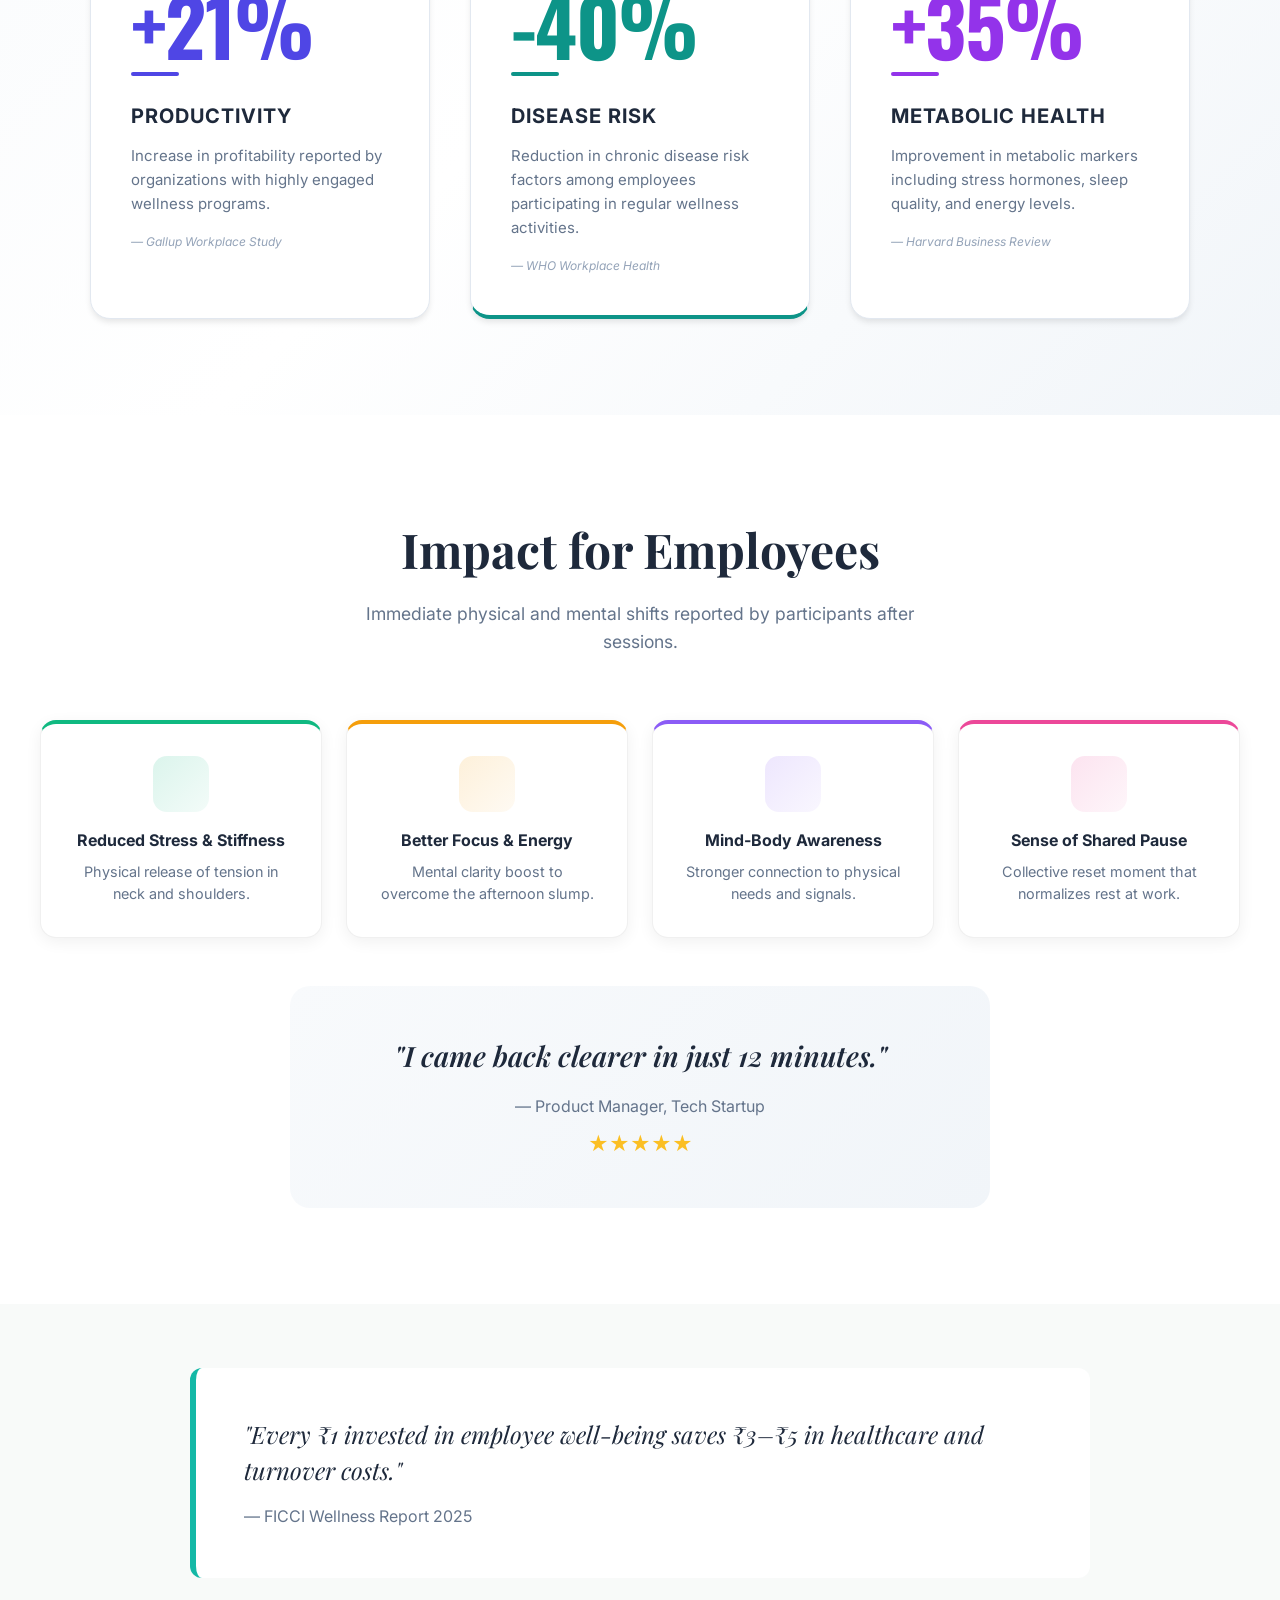
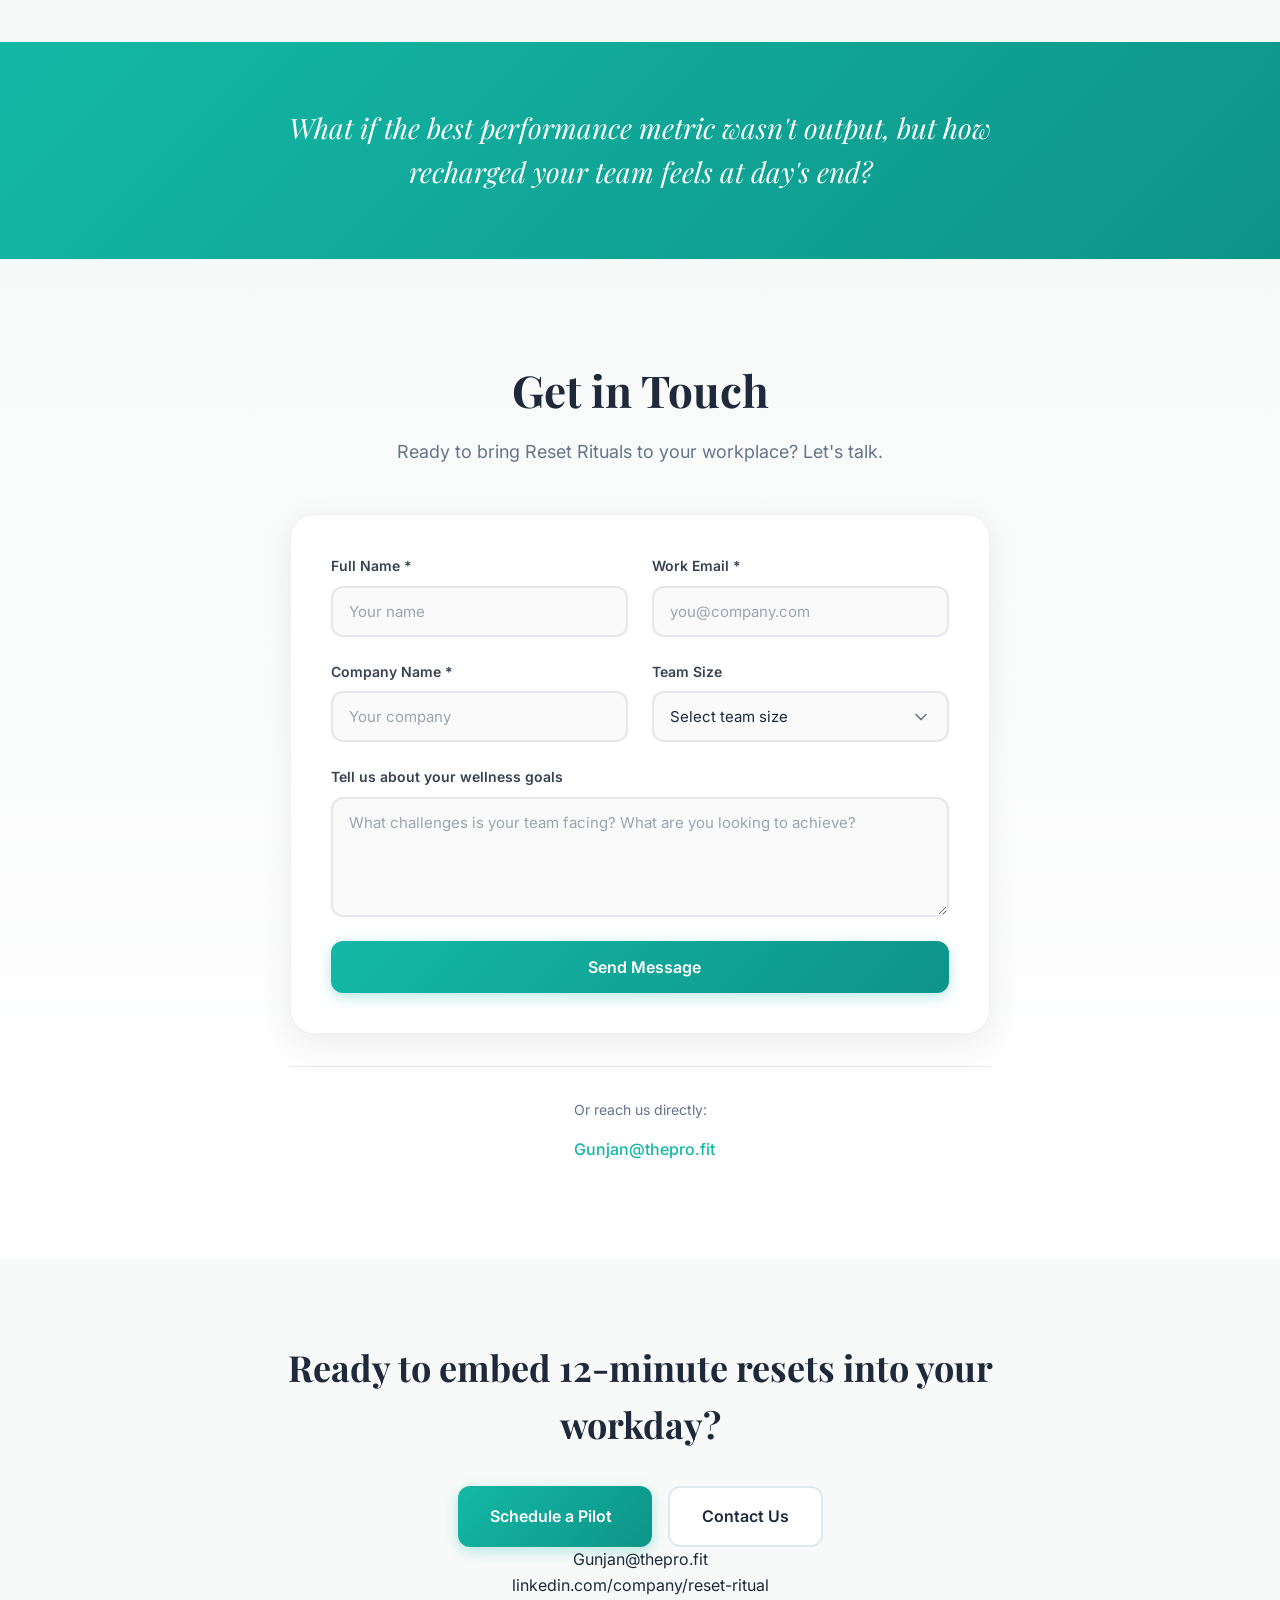
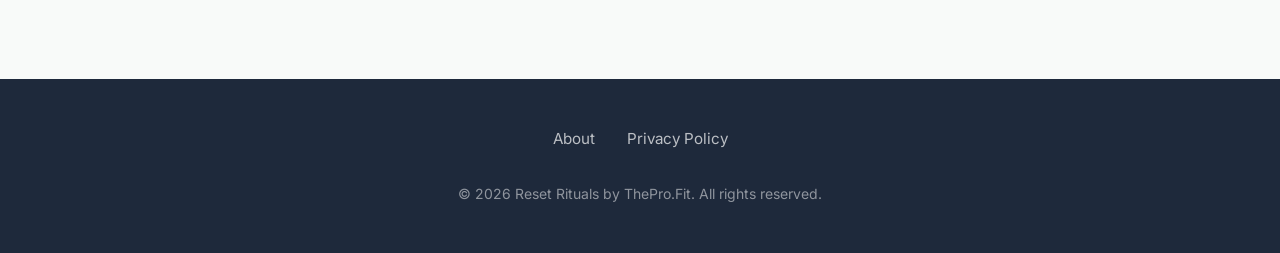
==== commit eb0320c4: "auto-commit for 3698ebd4-2479-4b50-93fe-4364b1d5beda" ====
--- a/html-landing/index.html
+++ b/html-landing/index.html
@@ -59,53 +59,56 @@
         </div>
       </div>
       <div class="hero-visual">
-        <div class="hero-calendar-mockup">
-          <div class="calendar-header">
-            <span class="calendar-title">This Week's Rituals</span>
-          </div>
-          <div class="calendar-grid">
-            <div class="calendar-day">Mon</div>
-            <div class="calendar-day">Tue</div>
-            <div class="calendar-day">Wed</div>
-            <div class="calendar-day">Thu</div>
-            <div class="calendar-day">Fri</div>
+        <div style="background: white; border-radius: 20px; padding: 2rem; box-shadow: 0 20px 40px rgba(0,0,0,0.15); max-width: 480px; position: relative;">
+          <div style="margin-bottom: 1.5rem; padding-bottom: 1rem; border-bottom: 1px solid #f0f0f0;">
+            <span style="font-family: 'Playfair Display', serif; font-weight: 600; font-size: 1.25rem; color: #1a1a1a;">This Week's Rituals</span>
+          </div>
+          <div style="display: grid; grid-template-columns: repeat(5, 1fr); gap: 0.5rem;">
+            <!-- Day Headers -->
+            <div style="text-align: center; font-size: 0.75rem; font-weight: 600; color: #64748b; padding: 0.5rem; border-bottom: 1px solid #f0f0f0;">Mon</div>
+            <div style="text-align: center; font-size: 0.75rem; font-weight: 600; color: #64748b; padding: 0.5rem; border-bottom: 1px solid #f0f0f0;">Tue</div>
+            <div style="text-align: center; font-size: 0.75rem; font-weight: 600; color: #64748b; padding: 0.5rem; border-bottom: 1px solid #f0f0f0;">Wed</div>
+            <div style="text-align: center; font-size: 0.75rem; font-weight: 600; color: #64748b; padding: 0.5rem; border-bottom: 1px solid #f0f0f0;">Thu</div>
+            <div style="text-align: center; font-size: 0.75rem; font-weight: 600; color: #64748b; padding: 0.5rem; border-bottom: 1px solid #f0f0f0;">Fri</div>
             
-            <div>
-              <div class="session-card">
-                <div class="session-time">10:00 AM</div>
-                <div class="session-title">Desk Stretch</div>
-              </div>
-            </div>
-            <div>
-              <div class="session-card breathwork">
-                <div class="session-time">2:30 PM</div>
-                <div class="session-title">Breathwork</div>
-              </div>
-            </div>
-            <div>
-              <div class="session-card movement">
-                <div class="session-time">11:15 AM</div>
-                <div class="session-title">Focus Flow</div>
-              </div>
-            </div>
-            <div>
-              <div class="session-card">
-                <div class="session-time">3:00 PM</div>
-                <div class="session-title">Energy Boost</div>
-              </div>
-            </div>
-            <div>
-              <div class="session-card breathwork">
-                <div class="session-time">10:30 AM</div>
-                <div class="session-title">Meditation</div>
-              </div>
-            </div>
-          </div>
-          <div class="up-next-card">
-            <div class="up-next-label">Up Next</div>
-            <div class="up-next-title">Desk Stretch - 12 min</div>
-            <div class="play-button">
-              <i data-lucide="play" fill="white"></i>
+            <!-- Session Cards -->
+            <div style="padding-top: 0.5rem;">
+              <div style="background: linear-gradient(135deg, #f0f4e8, #e8ede0); border-radius: 8px; padding: 0.6rem; border-left: 3px solid #6b7b3a;">
+                <div style="font-size: 0.65rem; font-weight: 600; color: #64748b;">10:00 AM</div>
+                <div style="font-size: 0.75rem; font-weight: 600; color: #1a1a1a; margin-top: 0.2rem;">Desk Stretch</div>
+              </div>
+            </div>
+            <div style="padding-top: 0.5rem;">
+              <div style="background: linear-gradient(135deg, #fef3e8, #fdecd8); border-radius: 8px; padding: 0.6rem; border-left: 3px solid #f59e0b;">
+                <div style="font-size: 0.65rem; font-weight: 600; color: #64748b;">2:30 PM</div>
+                <div style="font-size: 0.75rem; font-weight: 600; color: #1a1a1a; margin-top: 0.2rem;">Breathwork</div>
+              </div>
+            </div>
+            <div style="padding-top: 0.5rem;">
+              <div style="background: linear-gradient(135deg, #e8f4f0, #d8ede8); border-radius: 8px; padding: 0.6rem; border-left: 3px solid #0d9488;">
+                <div style="font-size: 0.65rem; font-weight: 600; color: #64748b;">11:15 AM</div>
+                <div style="font-size: 0.75rem; font-weight: 600; color: #1a1a1a; margin-top: 0.2rem;">Focus Flow</div>
+              </div>
+            </div>
+            <div style="padding-top: 0.5rem;">
+              <div style="background: linear-gradient(135deg, #f0f4e8, #e8ede0); border-radius: 8px; padding: 0.6rem; border-left: 3px solid #6b7b3a;">
+                <div style="font-size: 0.65rem; font-weight: 600; color: #64748b;">3:00 PM</div>
+                <div style="font-size: 0.75rem; font-weight: 600; color: #1a1a1a; margin-top: 0.2rem;">Energy Boost</div>
+              </div>
+            </div>
+            <div style="padding-top: 0.5rem;">
+              <div style="background: linear-gradient(135deg, #fef3e8, #fdecd8); border-radius: 8px; padding: 0.6rem; border-left: 3px solid #f59e0b;">
+                <div style="font-size: 0.65rem; font-weight: 600; color: #64748b;">10:30 AM</div>
+                <div style="font-size: 0.75rem; font-weight: 600; color: #1a1a1a; margin-top: 0.2rem;">Meditation</div>
+              </div>
+            </div>
+          </div>
+          <!-- Up Next Card -->
+          <div style="position: absolute; bottom: -20px; right: -20px; background: white; border-radius: 12px; padding: 1rem; box-shadow: 0 8px 24px rgba(0,0,0,0.15); border: 1px solid #e5e5e5;">
+            <div style="font-size: 0.7rem; font-weight: 600; text-transform: uppercase; letter-spacing: 0.05em; color: #6b7b3a; margin-bottom: 0.4rem;">Up Next</div>
+            <div style="font-weight: 600; color: #1a1a1a; margin-bottom: 0.5rem; font-size: 0.9rem;">Desk Stretch - 12 min</div>
+            <div style="width: 36px; height: 36px; background: #6b7b3a; border-radius: 50%; display: flex; align-items: center; justify-content: center; color: white;">
+              <i data-lucide="play" style="width: 16px; height: 16px;"></i>
             </div>
           </div>
         </div>
--- a/html-landing/style.css
+++ b/html-landing/style.css
@@ -2244,6 +2244,165 @@
   font-size: 16px;
   font-weight: 700;
   text-transform: uppercase;
+
+
+/* ========================================
+   HERO CALENDAR - Updated Style
+   ======================================== */
+
+.hero-calendar-mockup {
+  background: white;
+  border-radius: 20px;
+  padding: 2rem;
+  box-shadow: 0 20px 40px rgba(0, 0, 0, 0.15);
+  position: relative;
+  border: 1px solid #e5e5e5;
+  max-width: 500px;
+}
+
+.hero-calendar-mockup .calendar-header {
+  margin-bottom: 1.5rem;
+  padding-bottom: 1rem;
+  border-bottom: 1px solid #f0f0f0;
+}
+
+.hero-calendar-mockup .calendar-title {
+  font-family: 'Playfair Display', serif;
+  font-weight: 600;
+  font-size: 1.25rem;
+  color: #1a1a1a;
+}
+
+.hero-calendar-mockup .calendar-grid {
+  display: grid;
+  grid-template-columns: repeat(5, 1fr);
+  gap: 0.75rem;
+}
+
+.calendar-day-header {
+  text-align: center;
+  font-size: 0.75rem;
+  font-weight: 600;
+  color: #64748b;
+  padding: 0.5rem;
+  border-bottom: 1px solid #f0f0f0;
+}
+
+.calendar-day-content {
+  min-height: 80px;
+}
+
+.session-card {
+  background: linear-gradient(135deg, #f0f4e8 0%, #e8ede0 100%);
+  border-radius: 8px;
+  padding: 0.75rem;
+  border-left: 3px solid #6b7b3a;
+  transition: all 0.2s ease;
+}
+
+.session-card:hover {
+  transform: translateX(4px);
+  box-shadow: 0 4px 12px rgba(0, 0, 0, 0.1);
+}
+
+.session-card.breathwork {
+  background: linear-gradient(135deg, #fef3e8 0%, #fdecd8 100%);
+  border-left-color: #f59e0b;
+}
+
+.session-card.movement {
+  background: linear-gradient(135deg, #e8f4f0 0%, #d8ede8 100%);
+  border-left-color: #0d9488;
+}
+
+.session-time {
+  font-size: 0.7rem;
+  font-weight: 600;
+  color: #64748b;
+}
+
+.session-title {
+  font-size: 0.8rem;
+  font-weight: 600;
+  color: #1a1a1a;
+  margin-top: 0.25rem;
+}
+
+.up-next-card {
+  position: absolute;
+  bottom: -20px;
+  right: -20px;
+  background: white;
+  border-radius: 12px;
+  padding: 1.25rem;
+  box-shadow: 0 8px 24px rgba(0, 0, 0, 0.15);
+  border: 1px solid #e5e5e5;
+}
+
+.up-next-label {
+  font-size: 0.75rem;
+  font-weight: 600;
+  text-transform: uppercase;
+  letter-spacing: 0.05em;
+  color: #6b7b3a;
+  margin-bottom: 0.5rem;
+}
+
+.up-next-title {
+  font-weight: 600;
+  color: #1a1a1a;
+  margin-bottom: 0.75rem;
+}
+
+.play-button {
+  width: 40px;
+  height: 40px;
+  background: #6b7b3a;
+  border-radius: 50%;
+  display: flex;
+  align-items: center;
+  justify-content: center;
+  color: white;
+  cursor: pointer;
+  transition: all 0.3s ease;
+}
+
+.play-button:hover {
+  background: #1a1a1a;
+  transform: scale(1.1);
+}
+
+.play-button svg {
+  width: 18px;
+  height: 18px;
+  fill: white;
+}
+
+/* Hero Visual Layout */
+.hero-visual {
+  display: flex;
+  justify-content: center;
+  align-items: center;
+}
+
+@media (max-width: 768px) {
+  .hero-calendar-mockup {
+    max-width: 100%;
+    padding: 1.5rem;
+  }
+  
+  .hero-calendar-mockup .calendar-grid {
+    gap: 0.5rem;
+  }
+  
+  .session-card {
+    padding: 0.5rem;
+  }
+  
+  .session-title {
+    font-size: 0.7rem;
+  }
+}
   color: #115e59;
   margin-bottom: 12px;
   letter-spacing: 0.5px;
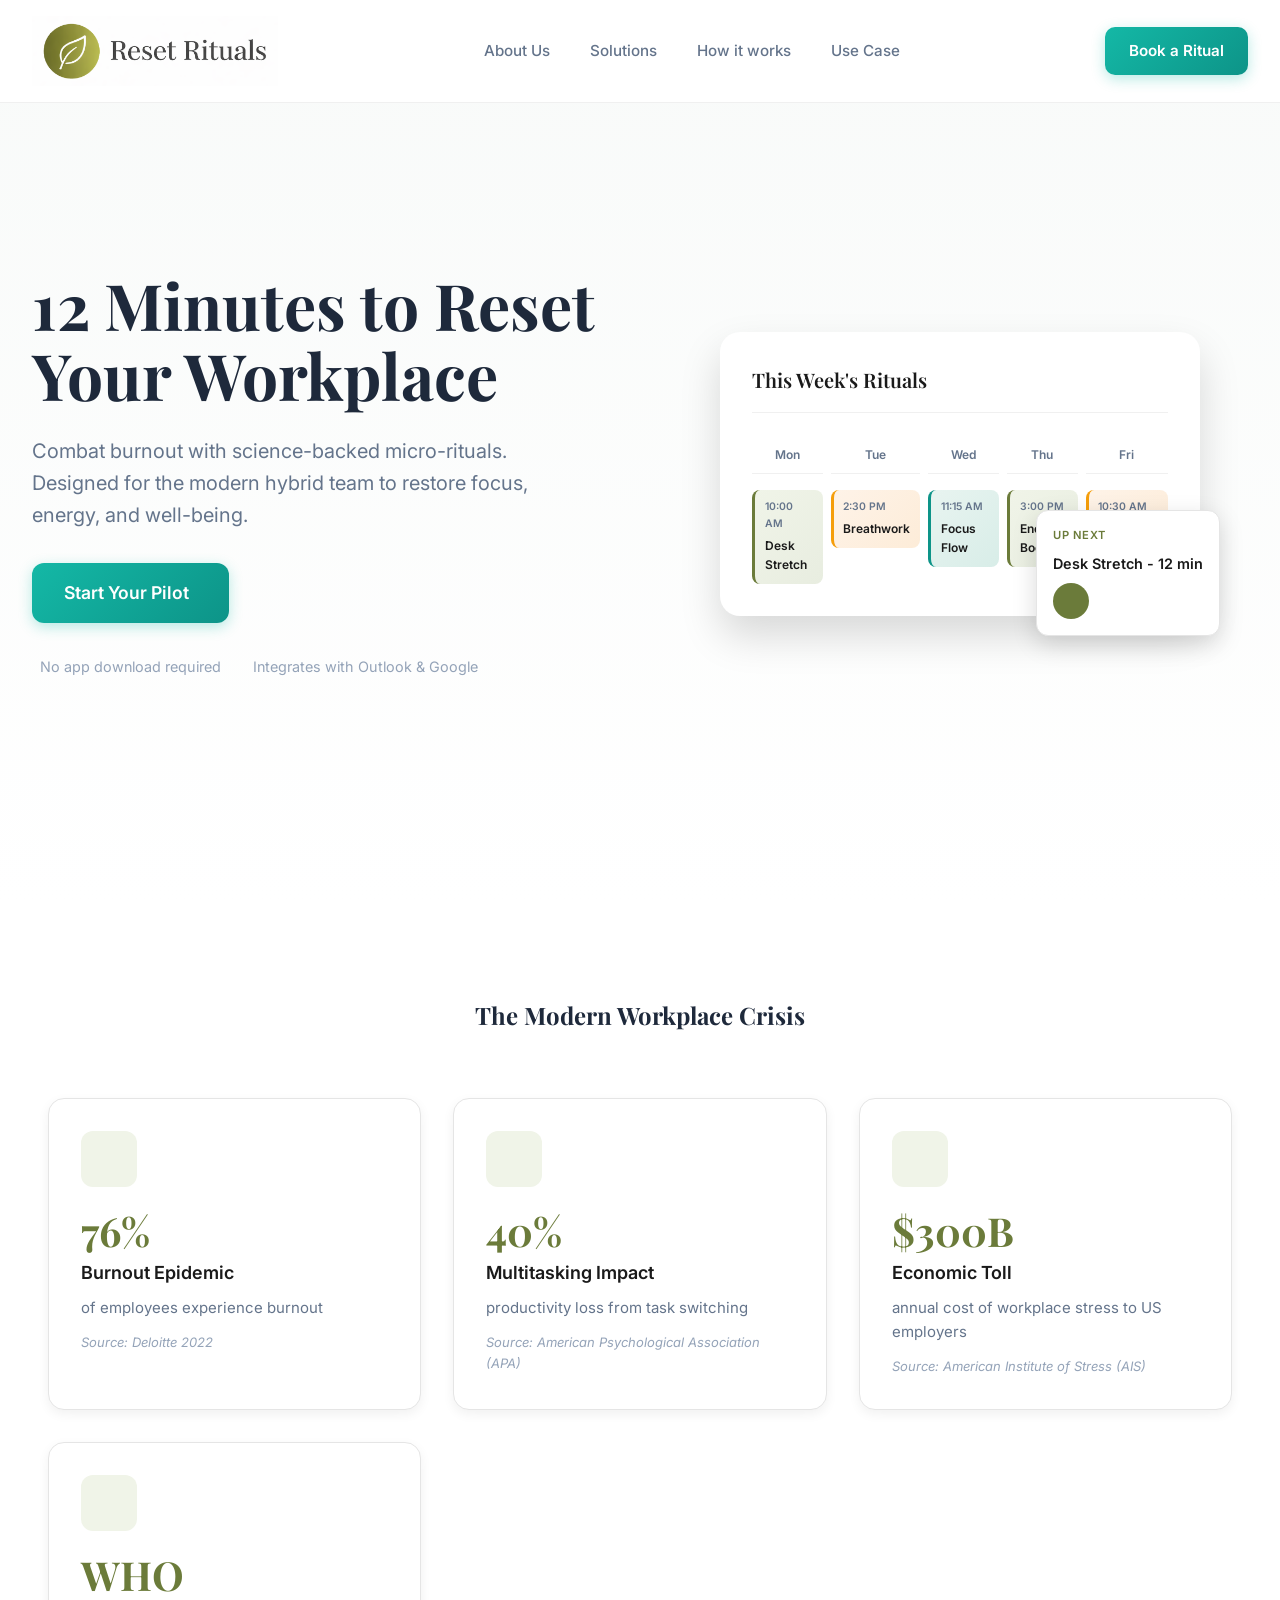
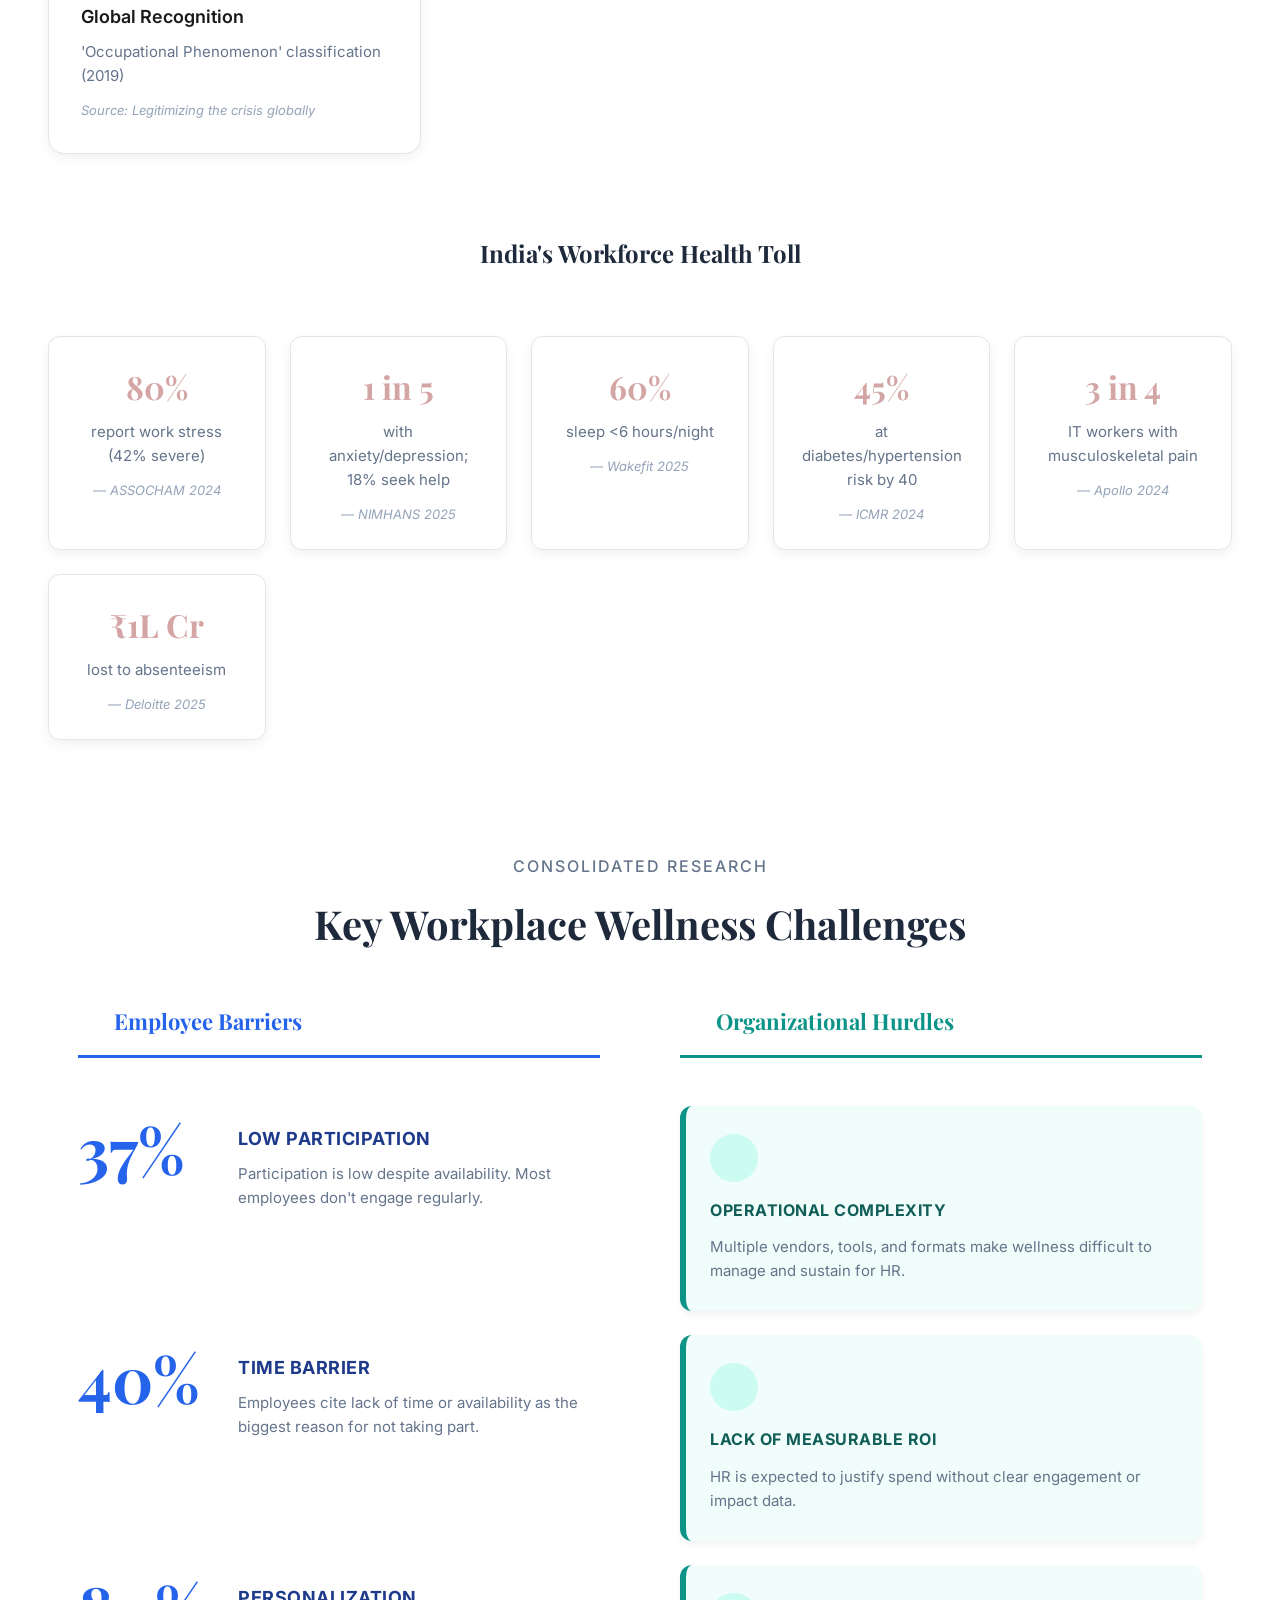
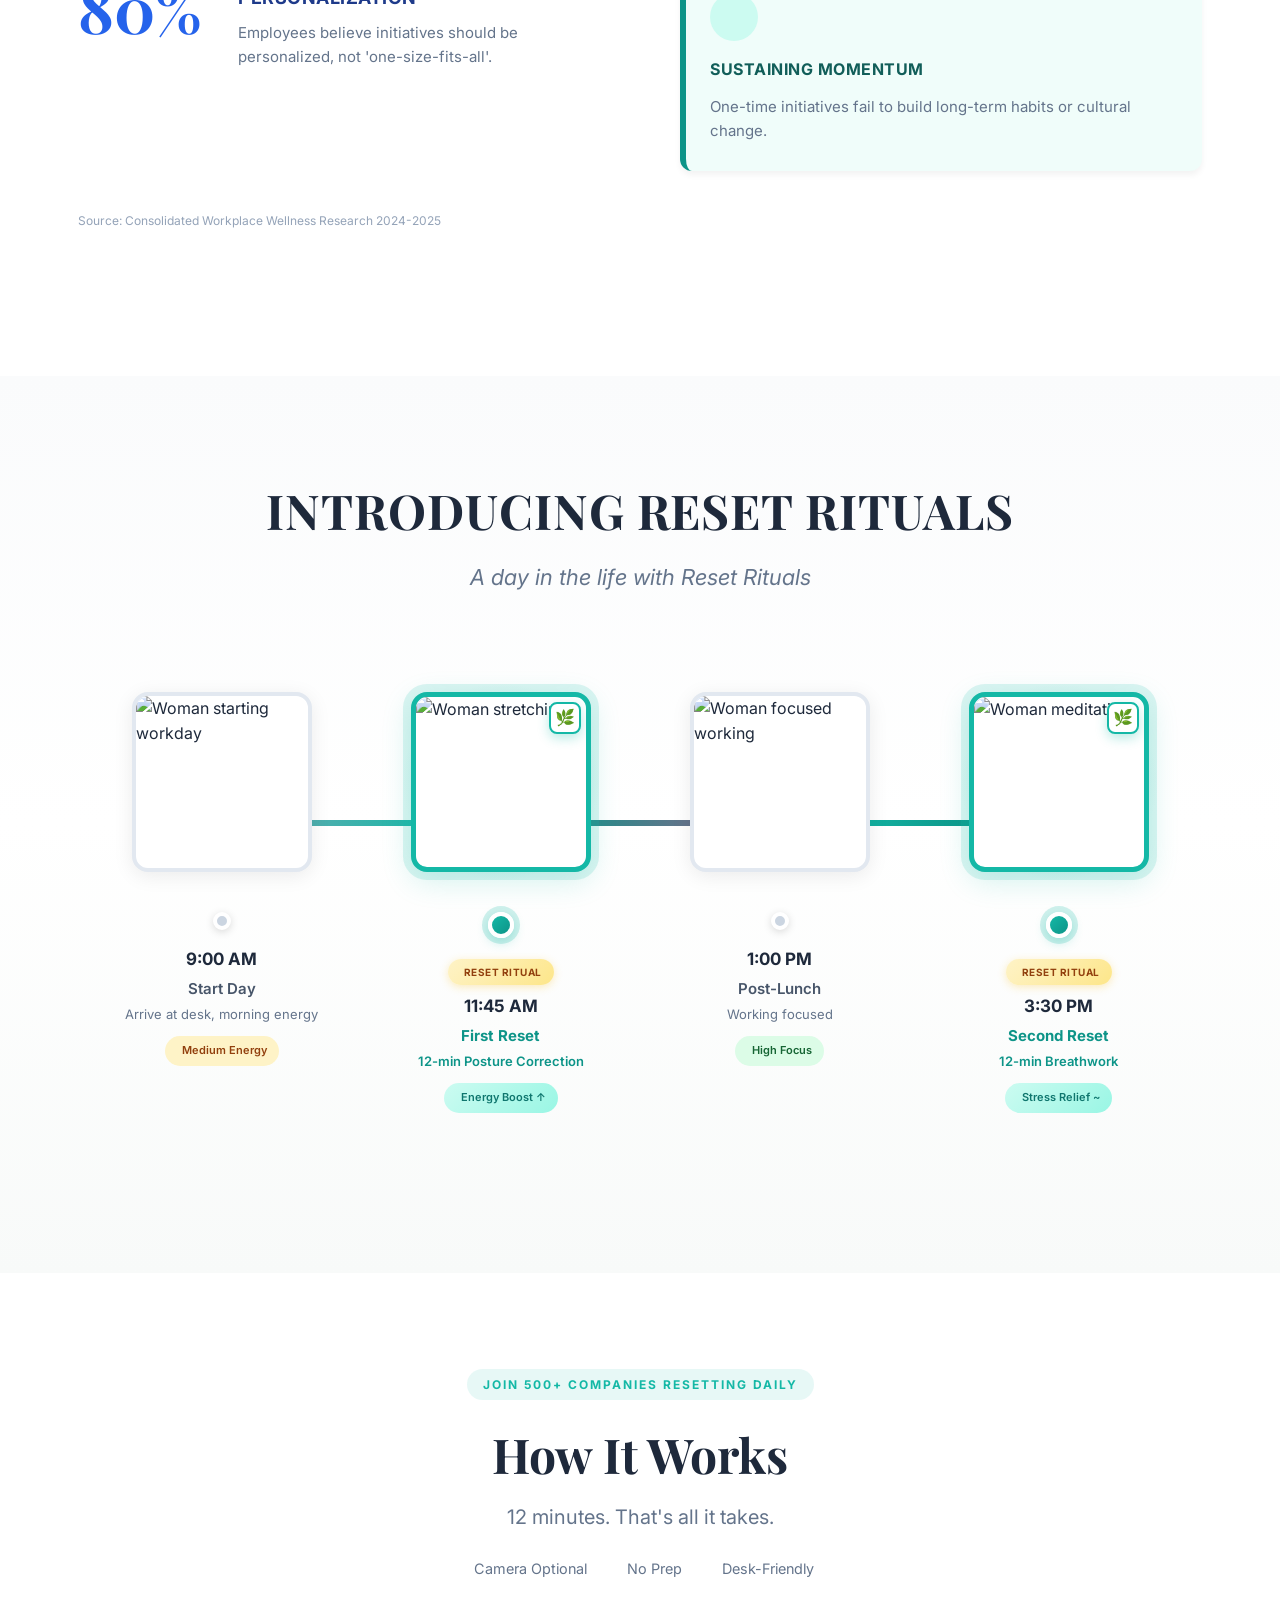
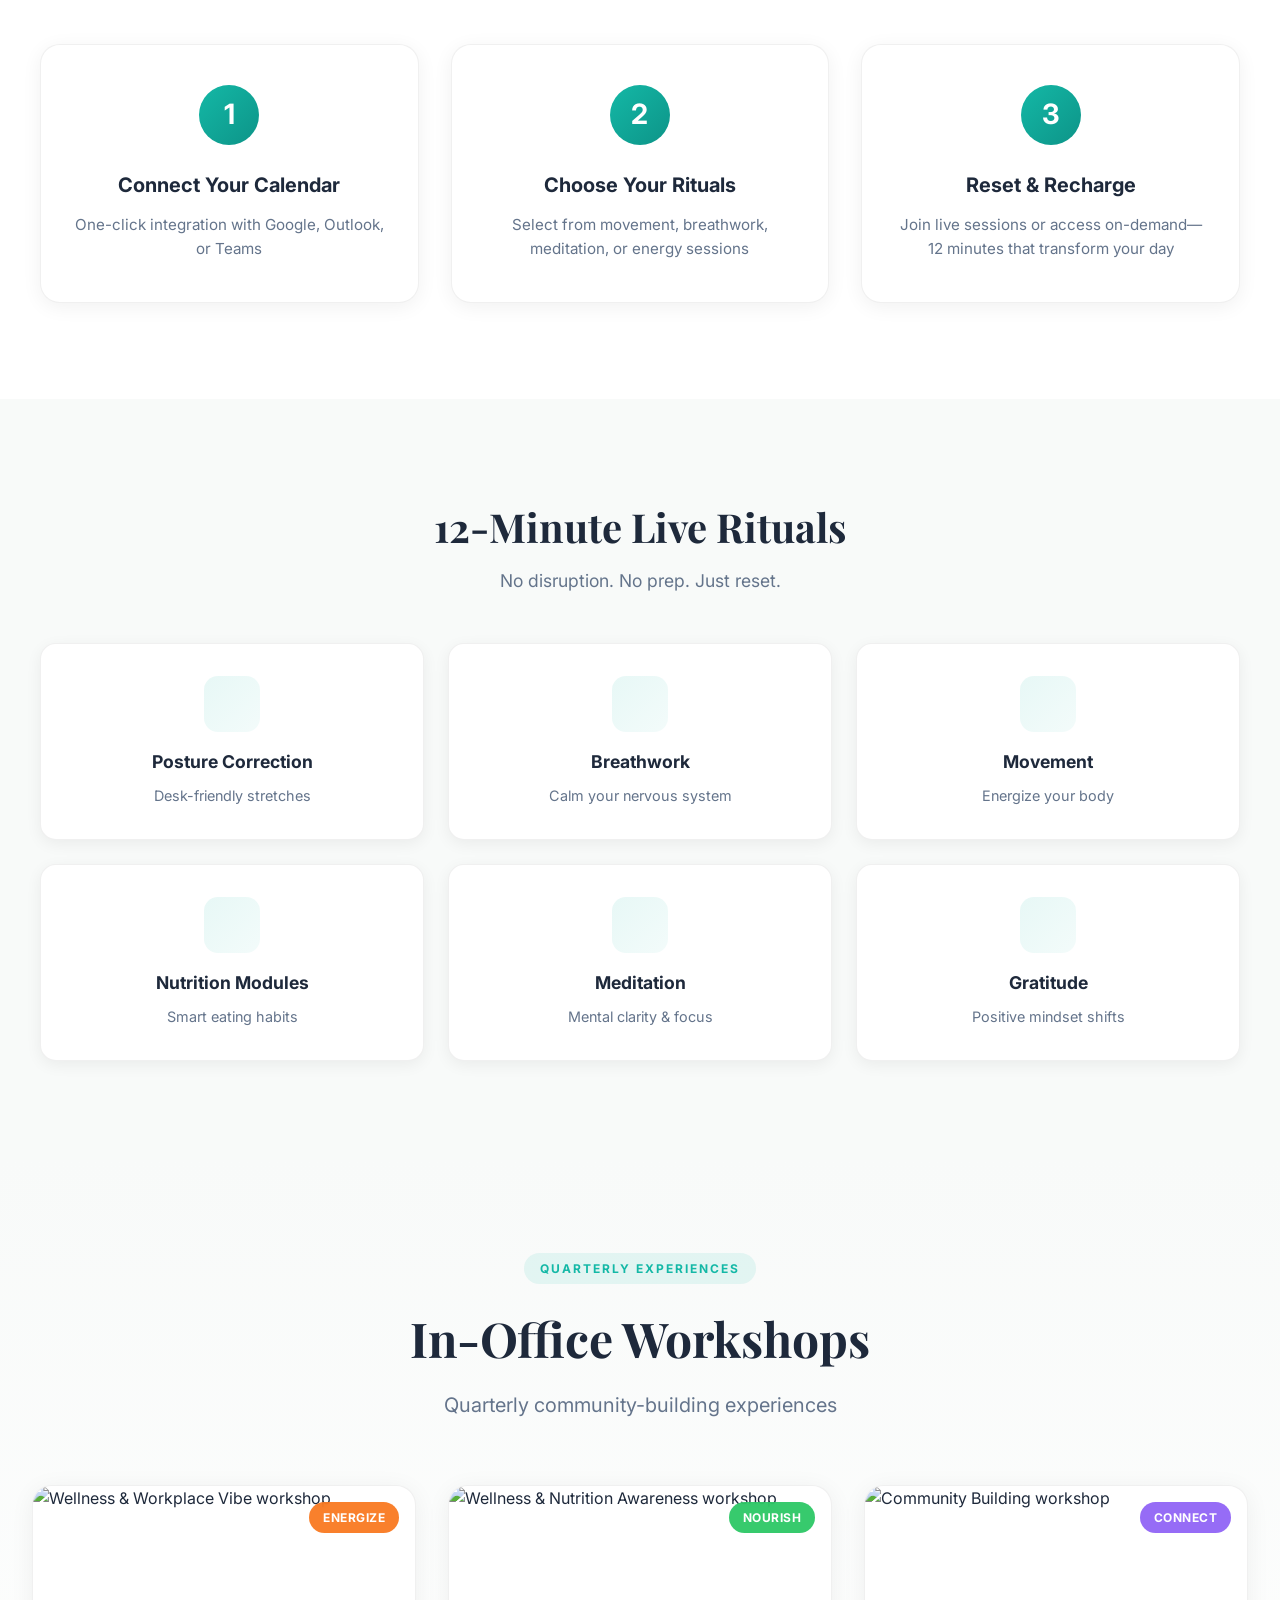
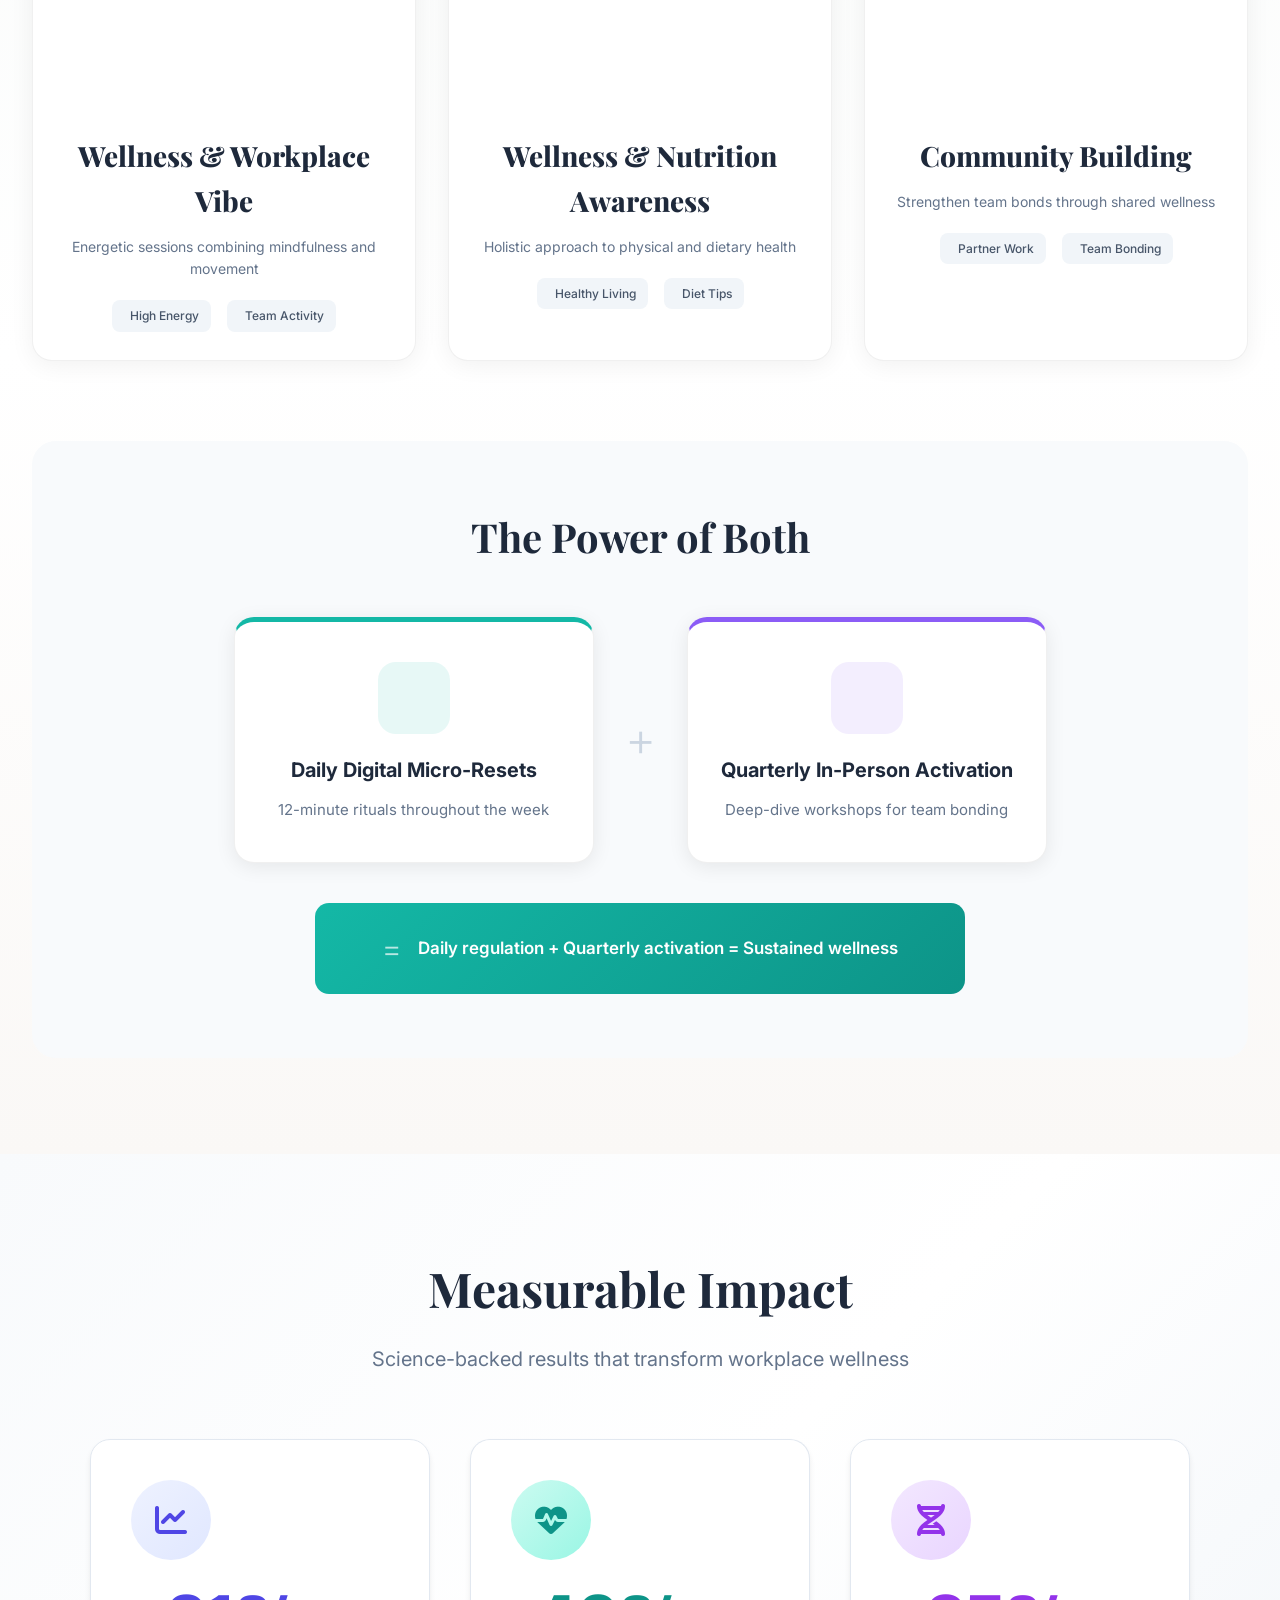
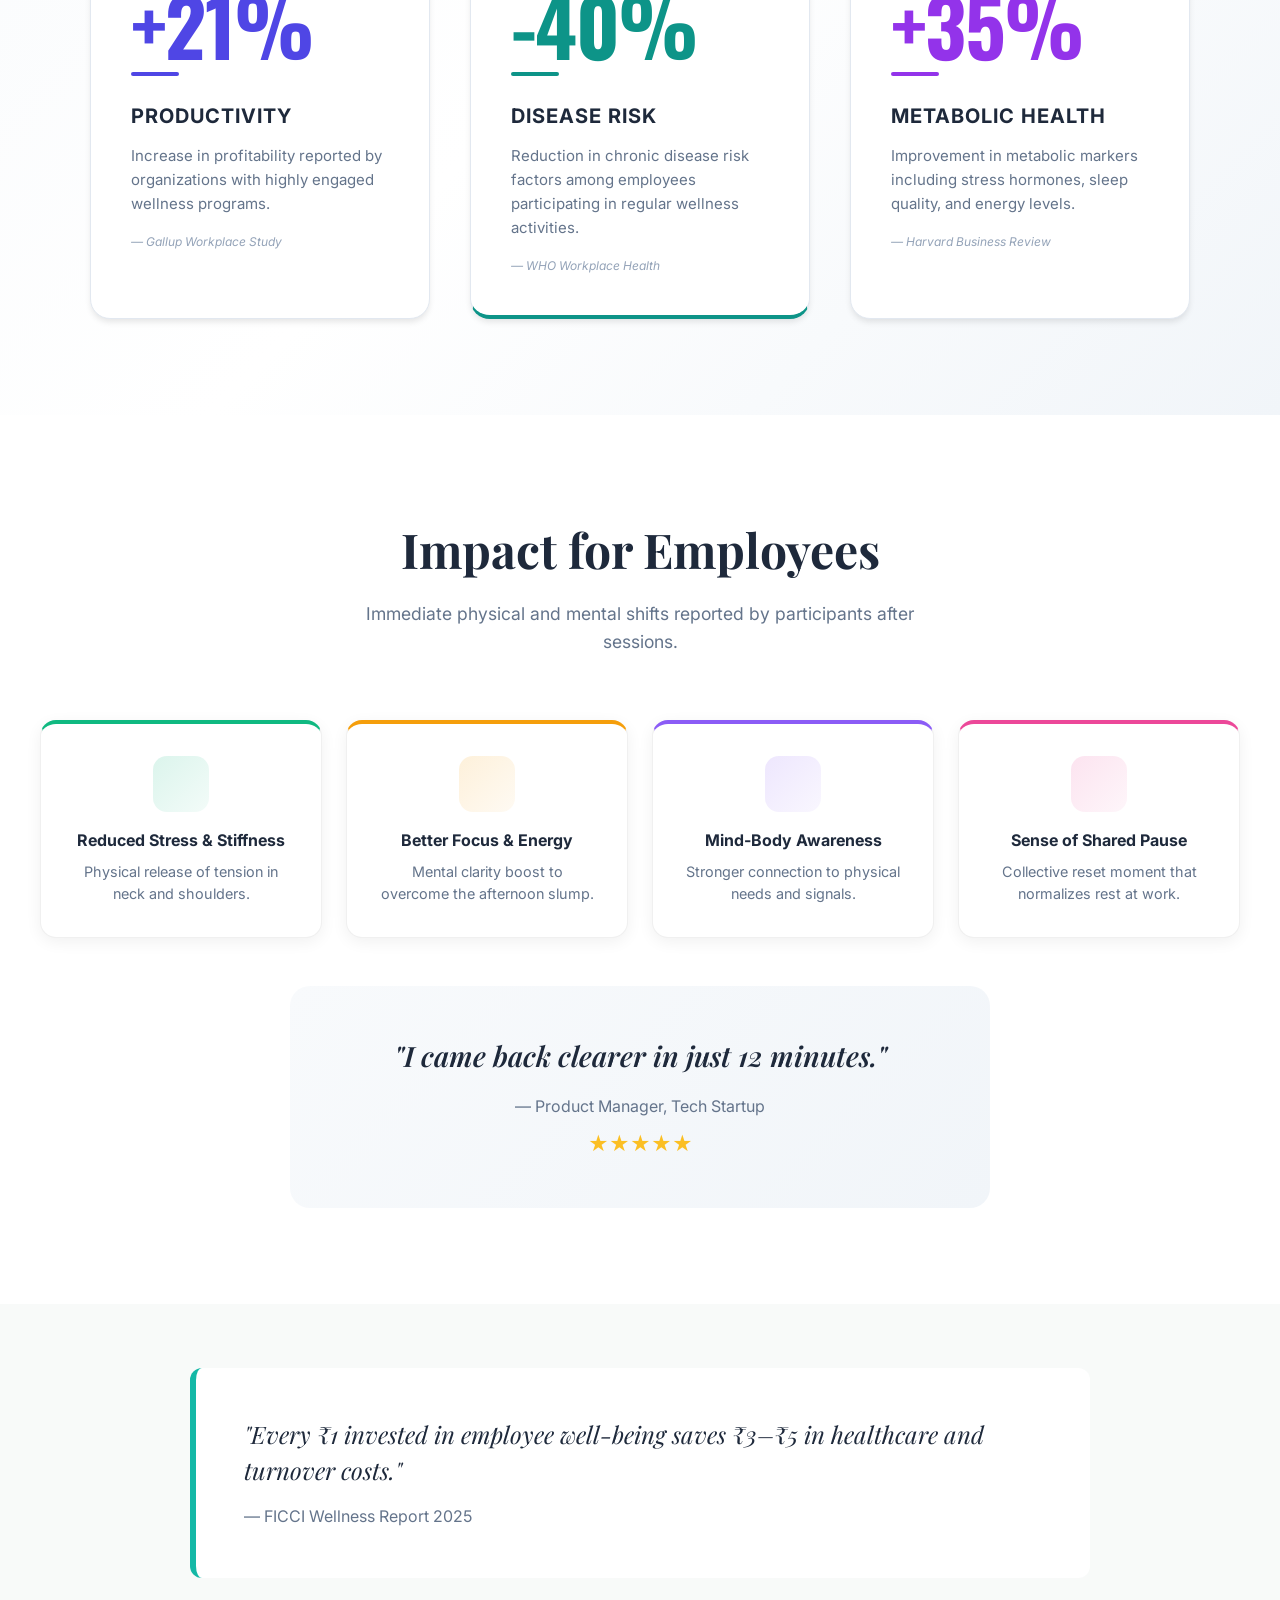
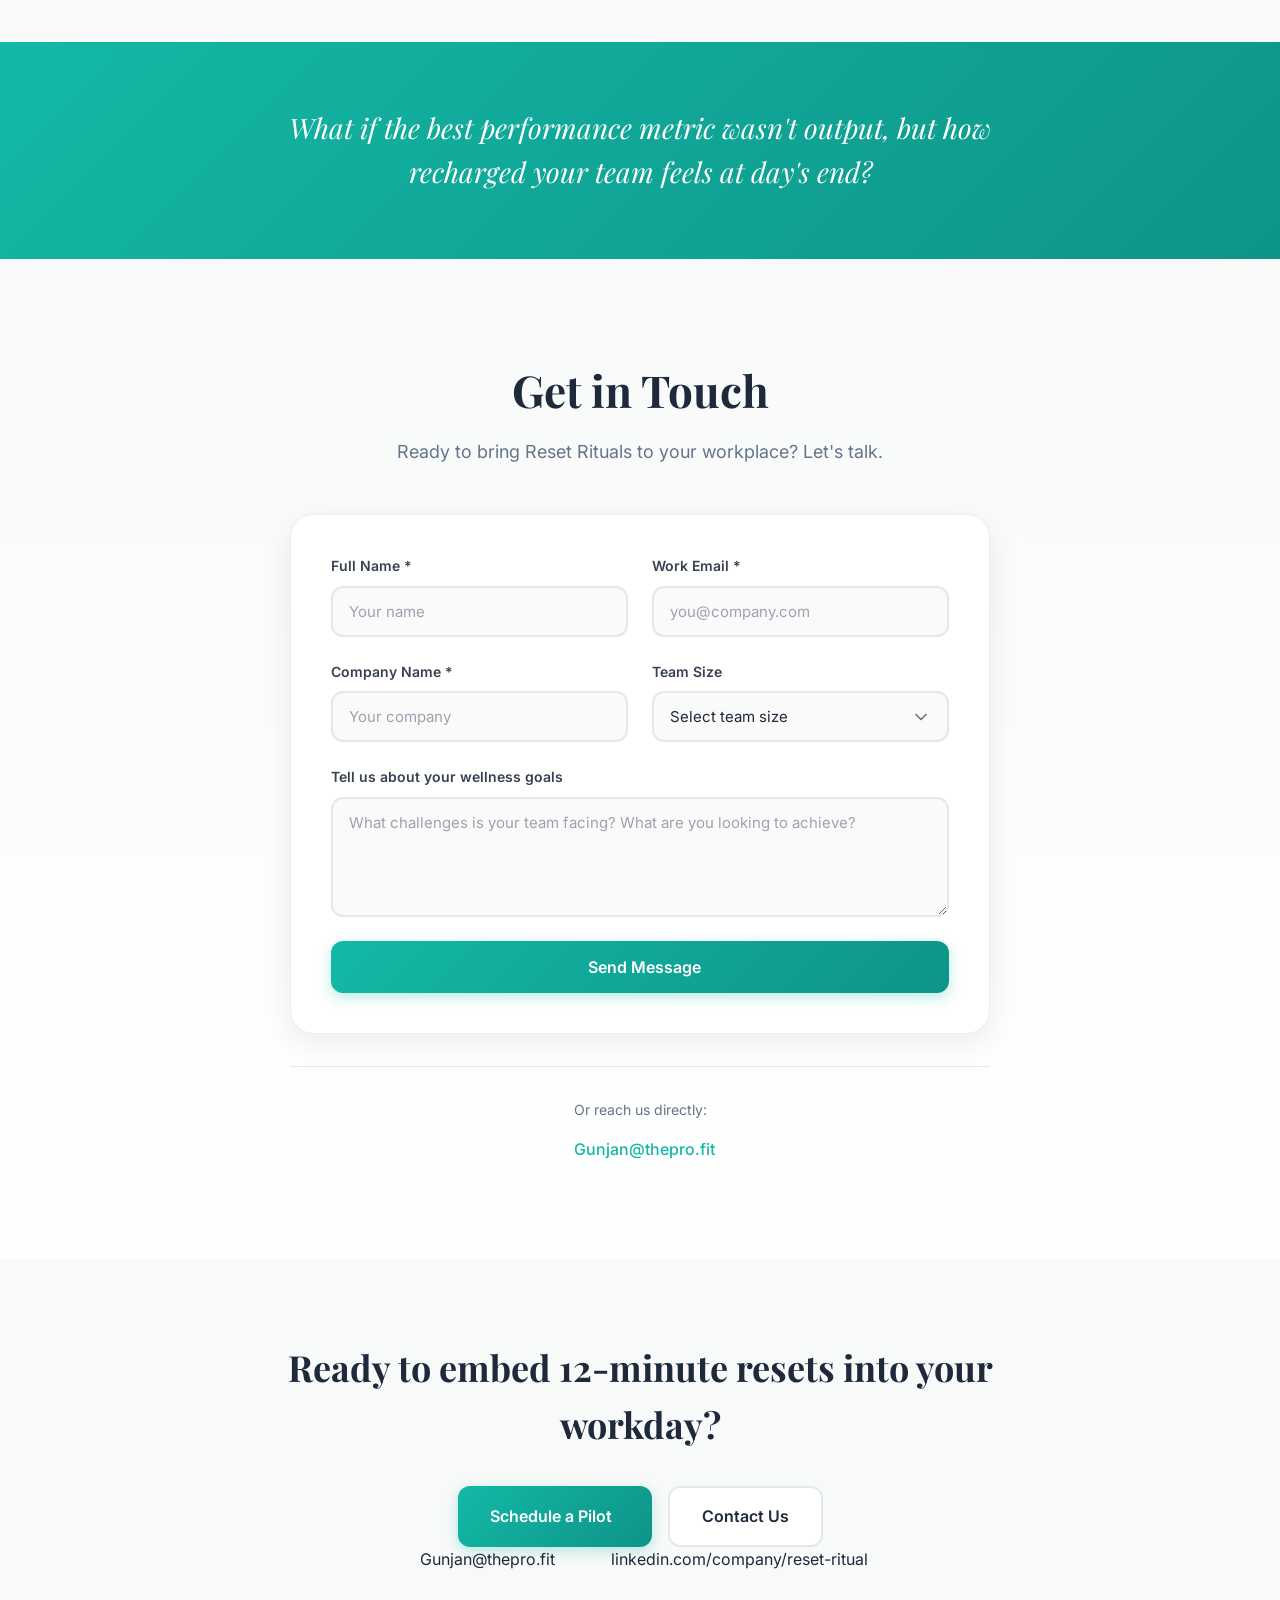
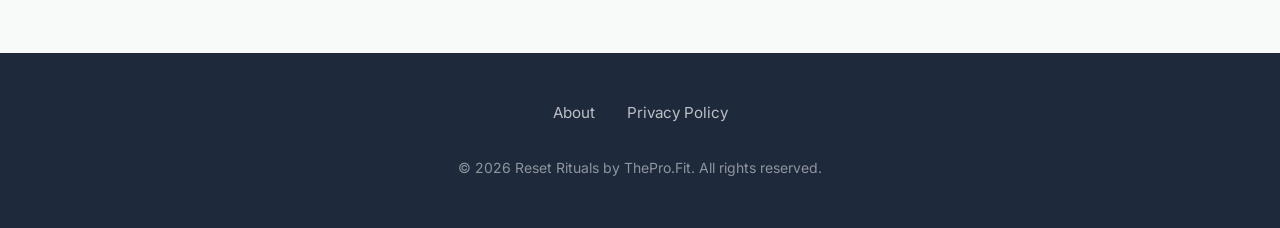
==== commit ccfd28fc: "auto-commit for c5e06b20-671b-4af8-acb0-1388d1c7e899" ====
--- a/html-landing/index.html
+++ b/html-landing/index.html
@@ -695,12 +695,12 @@
         <a href="#contact" class="btn btn-primary">Schedule a Pilot <i data-lucide="arrow-right"></i></a>
         <a href="#contact" class="btn btn-outline">Contact Us</a>
       </div>
-      <div class="contact-info">
-        <div class="contact-item">
+      <div class="contact-info" style="display: flex; flex-direction: row; justify-content: center; align-items: center; gap: 3rem; flex-wrap: wrap;">
+        <div class="contact-item" style="display: flex; align-items: center; gap: 0.5rem;">
           <i data-lucide="mail"></i>
           <a href="mailto:Gunjan@thepro.fit" class="contact-link-text">Gunjan@thepro.fit</a>
         </div>
-        <div class="contact-item">
+        <div class="contact-item" style="display: flex; align-items: center; gap: 0.5rem;">
           <i data-lucide="linkedin"></i>
           <a href="https://www.linkedin.com/company/reset-ritual" target="_blank" rel="noopener noreferrer" class="contact-link-text">linkedin.com/company/reset-ritual</a>
         </div>
